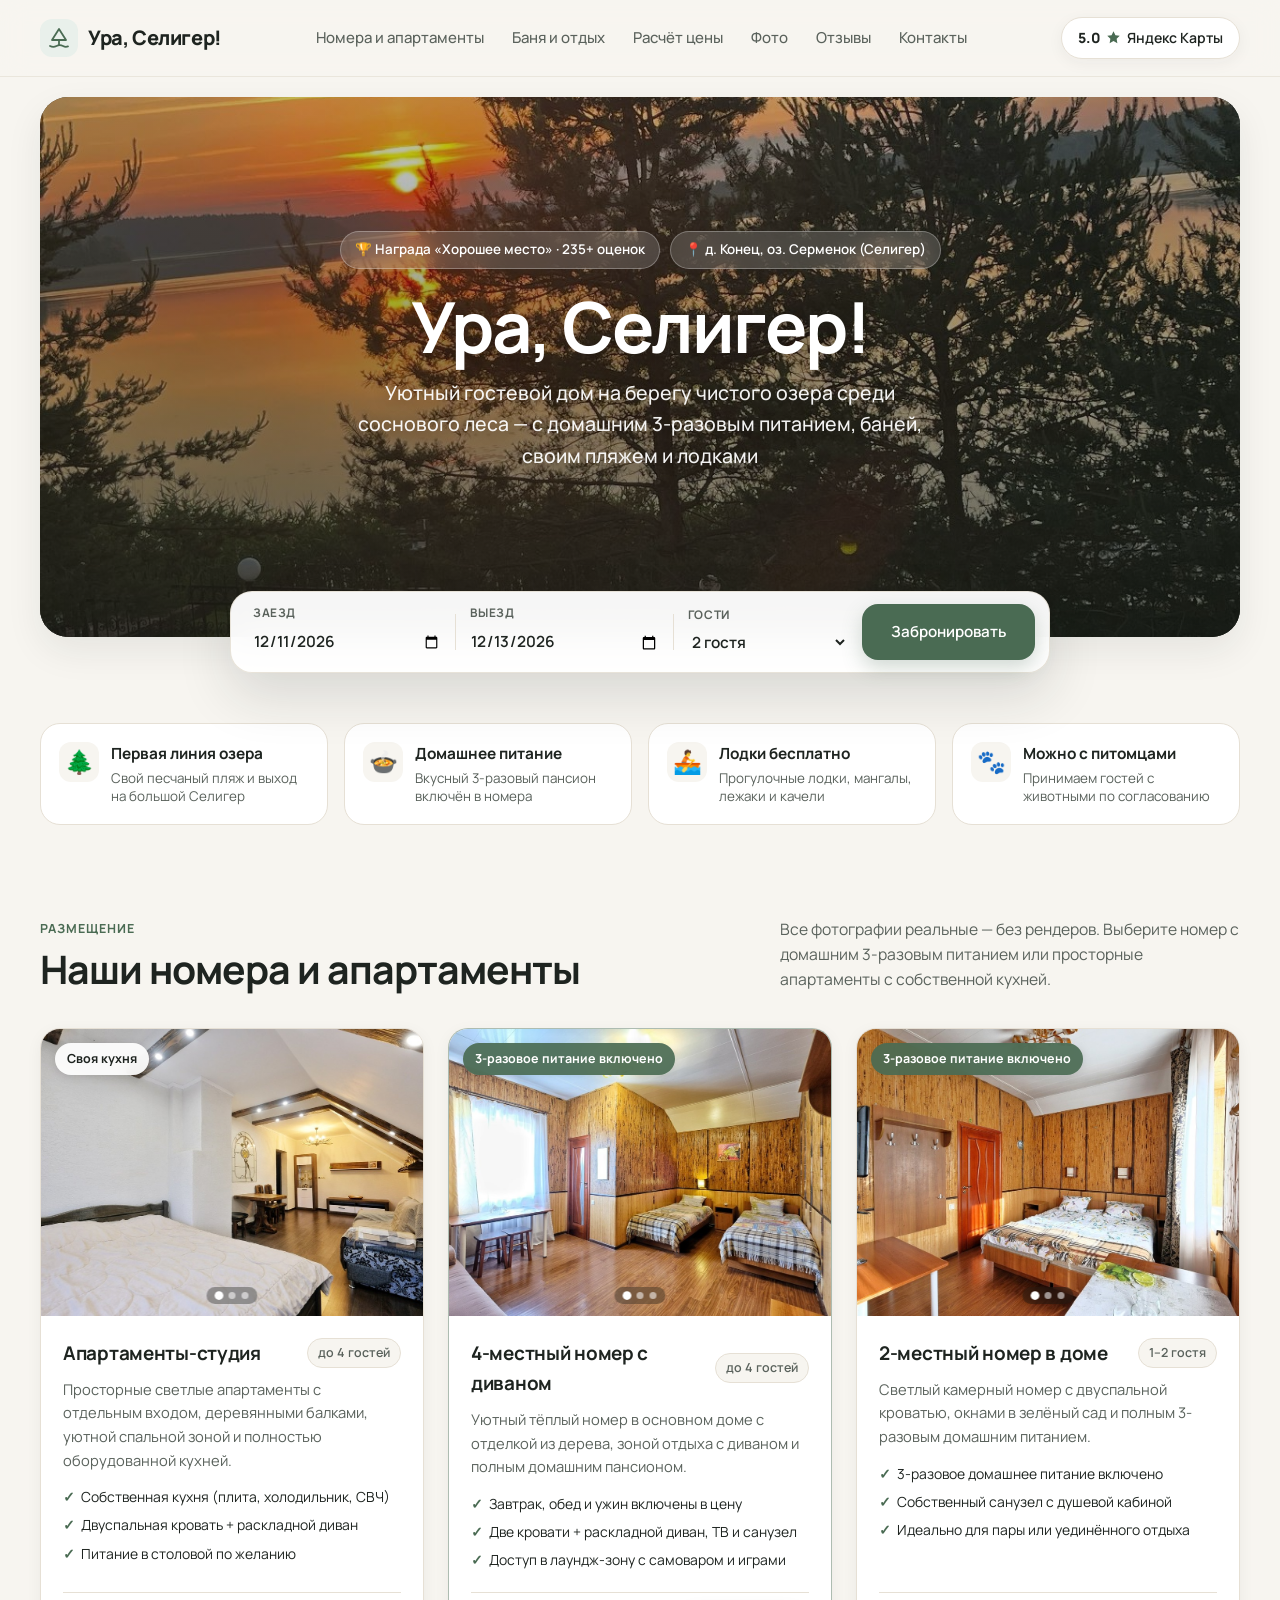
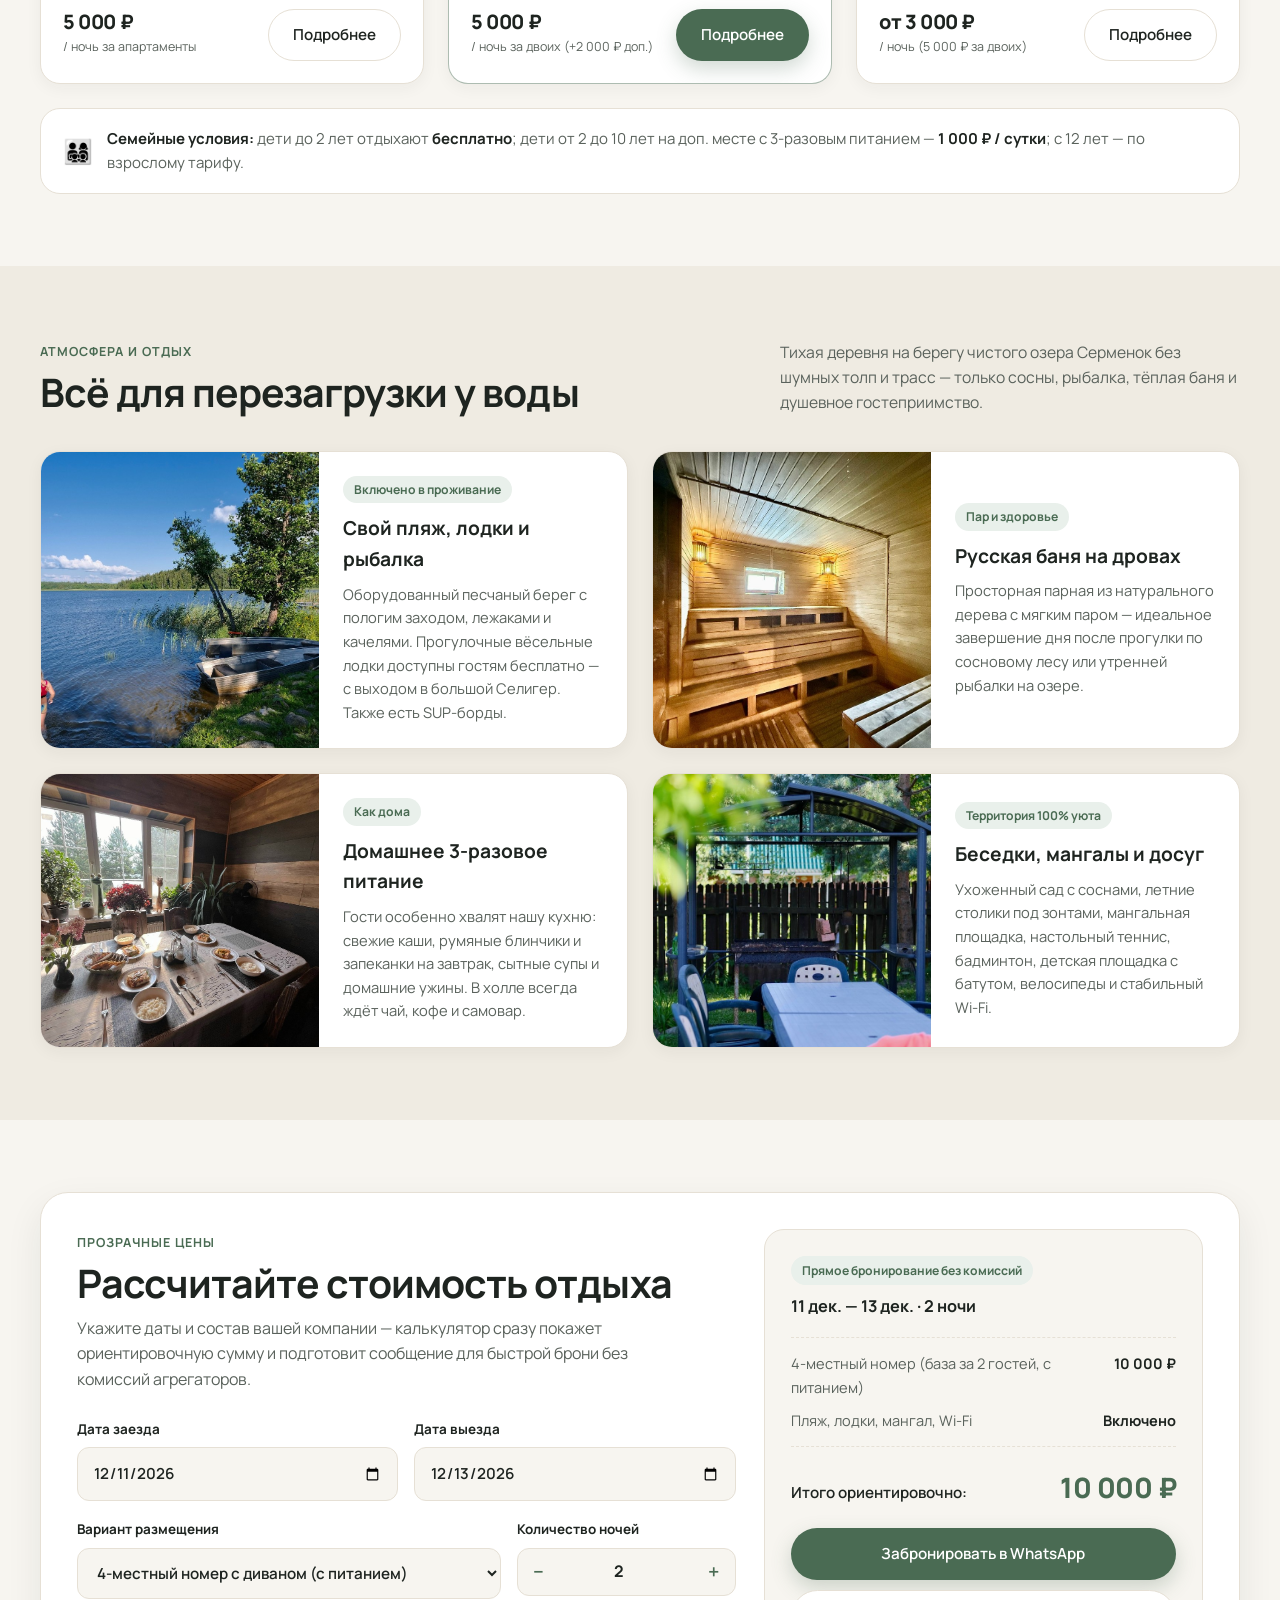
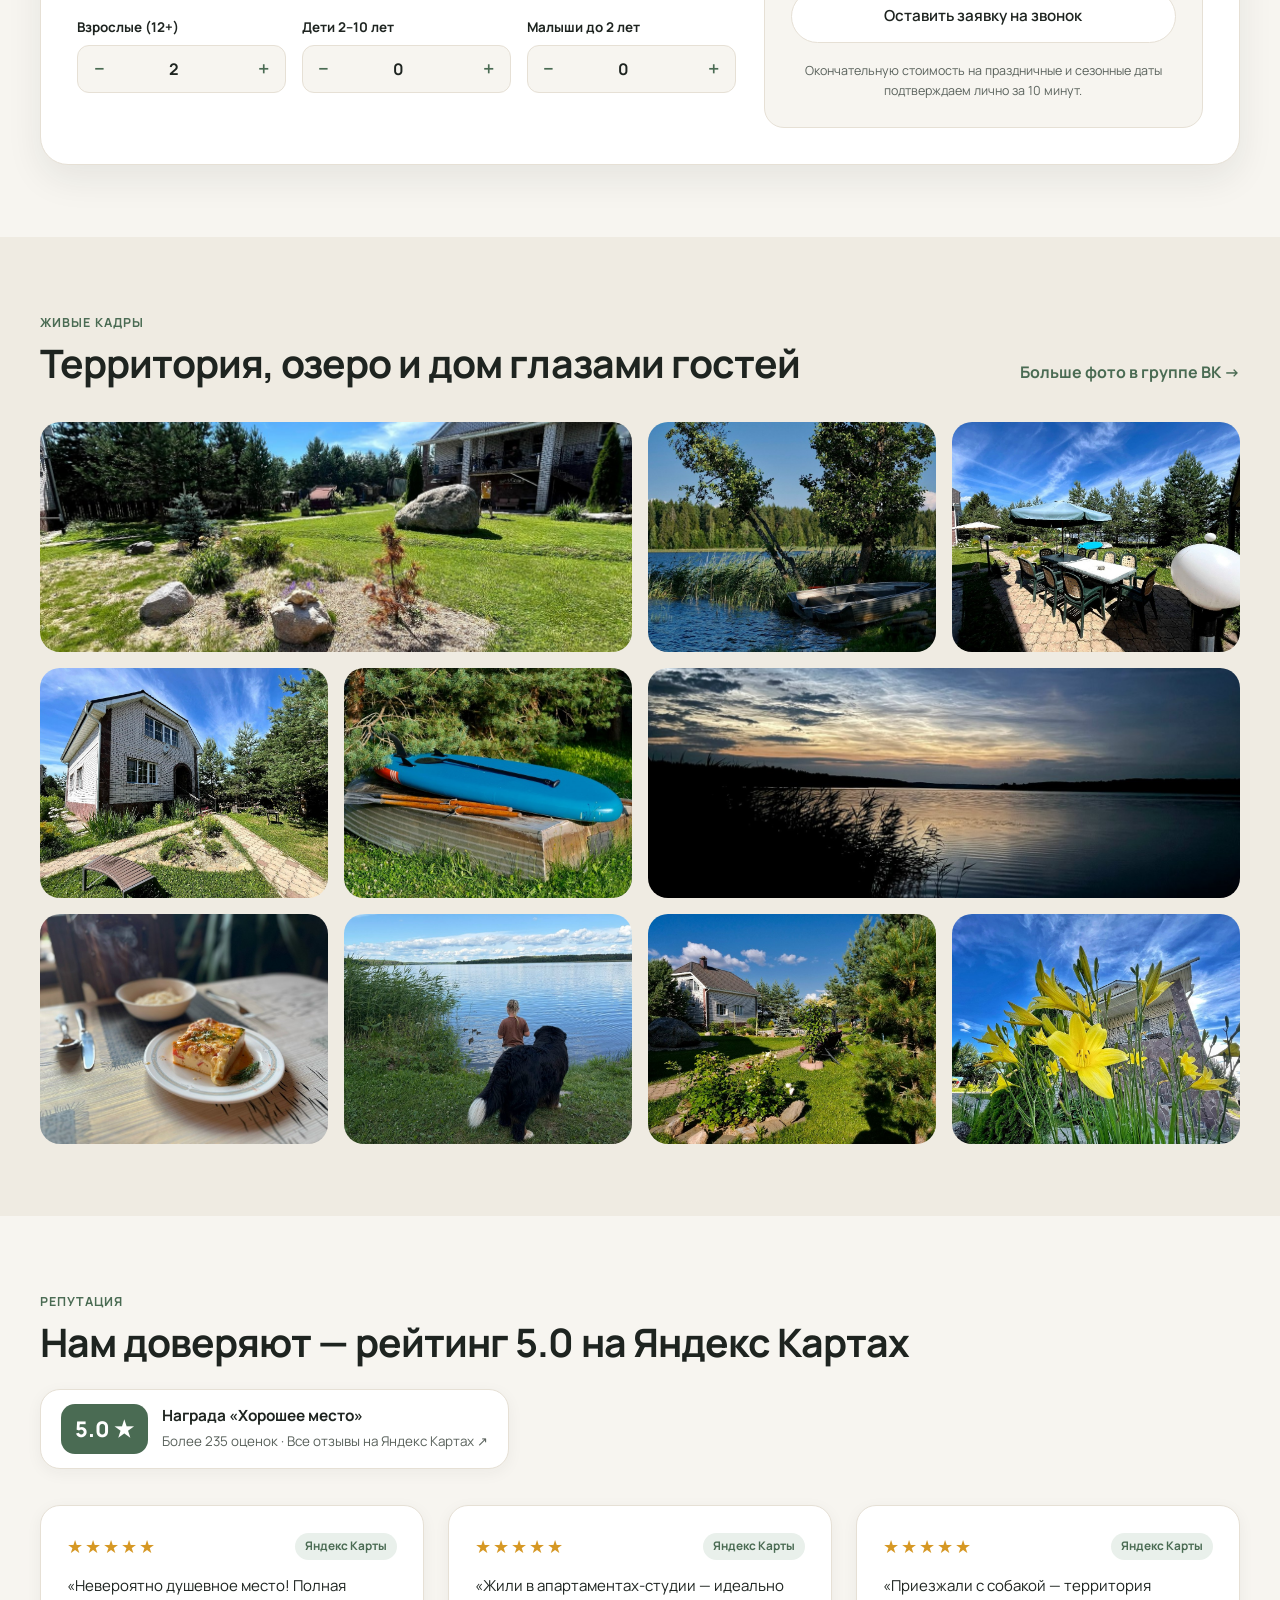
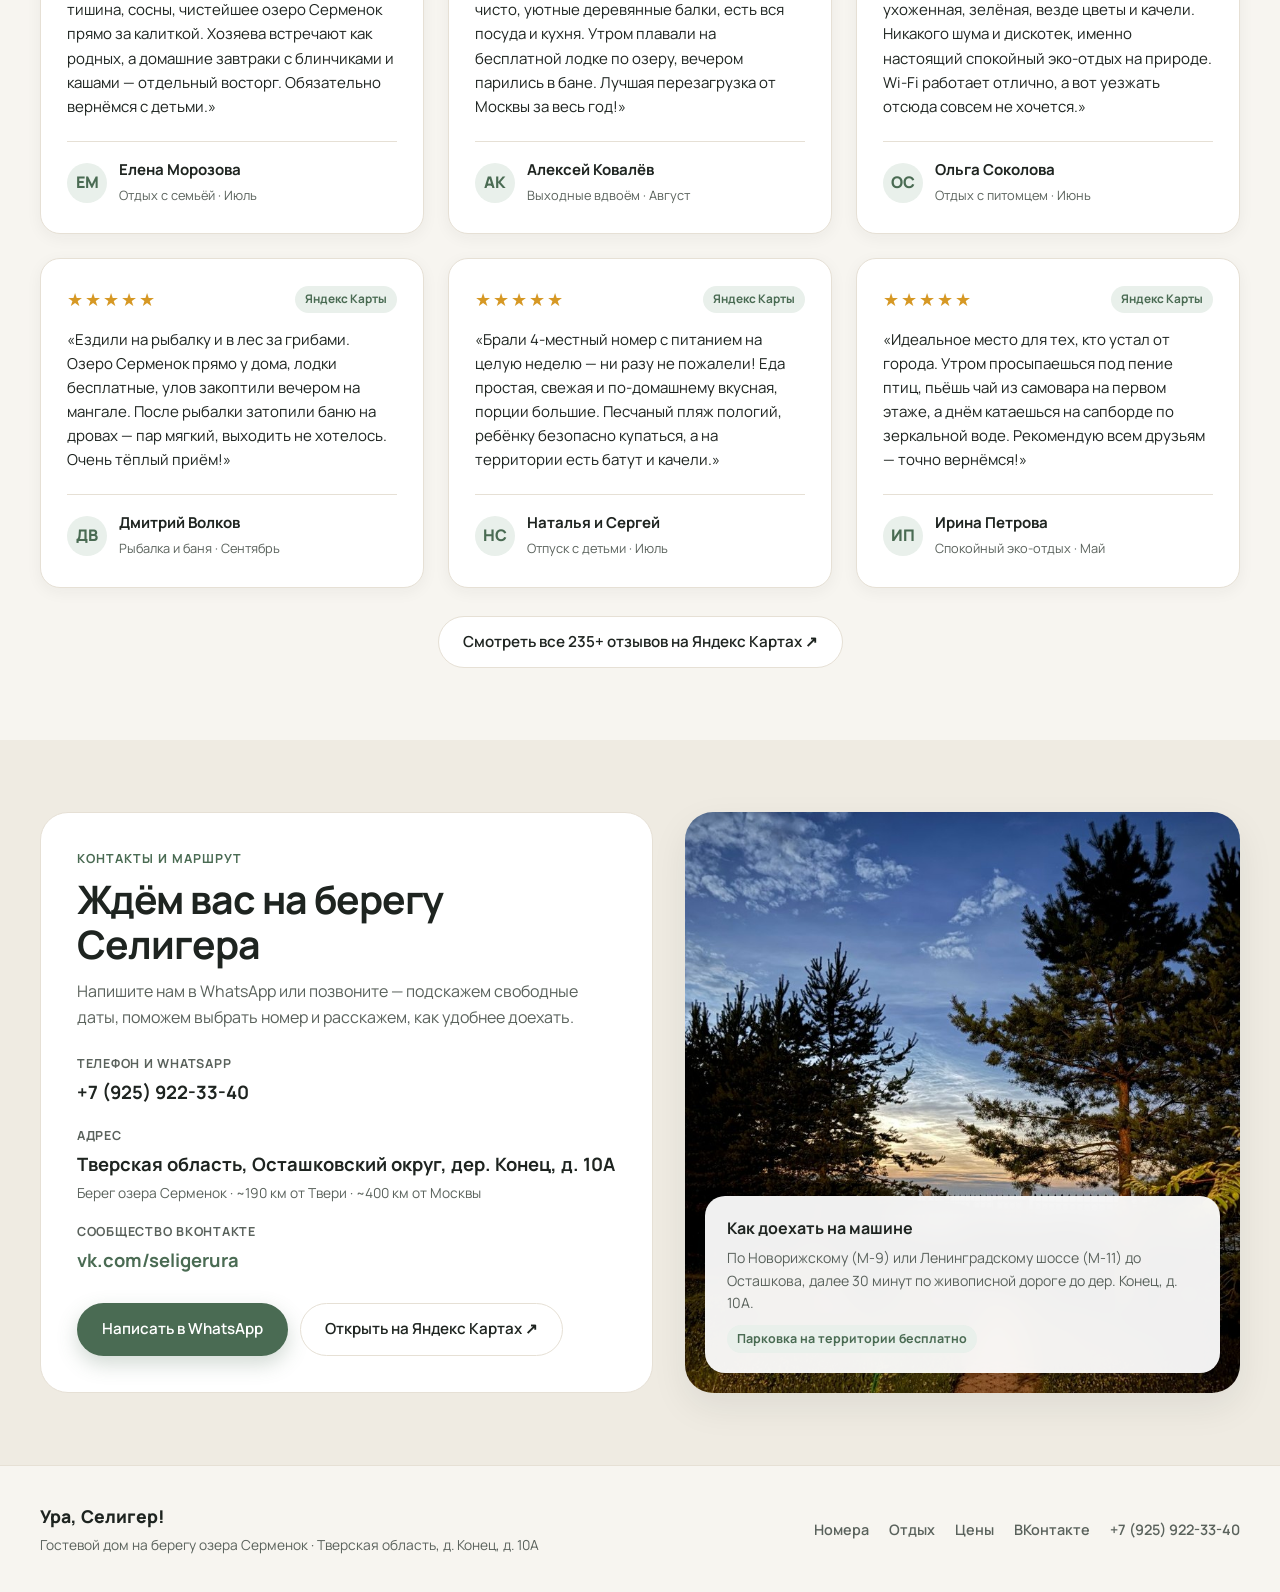
==== index.html @ 5c042452 "Публикация демо-сайта «Ура, Селигер!»" ====
<!DOCTYPE html>
<html lang="ru">
<head>
  <meta charset="UTF-8" />
  <meta name="viewport" content="width=device-width, initial-scale=1.0" />
  <title>Ура, Селигер! — Гостевой дом на берегу озера Серменок среди соснового леса</title>
  <meta name="description" content="Гостевой дом «Ура, Селигер!» в Осташковском районе, д. Конец (оз. Серменок). Рейтинг 5.0 на Яндекс Картах. Уютные номера с 3-разовым домашним питанием, апартаменты с кухней, баня, пляж и бесплатные лодки." />
  <link rel="preconnect" href="https://fonts.googleapis.com" />
  <link rel="preconnect" href="https://fonts.gstatic.com" crossorigin />
  <link href="https://fonts.googleapis.com/css2?family=Manrope:wght@400;500;600;700;800&display=swap" rel="stylesheet" />
  <link rel="stylesheet" href="styles.css?v=2" />
</head>
<body>
  <!-- Шапка сайта (в стиле Референса 1: чистая скандинавская навигация + бейдж Яндекс Карт 5.0) -->
  <header class="site-header" id="top">
    <div class="container header-inner">
      <a href="#top" class="brand" aria-label="Ура, Селигер — на главную">
        <span class="brand-mark" aria-hidden="true">
          <svg width="24" height="24" viewBox="0 0 24 24" fill="none" stroke="currentColor" stroke-width="1.8" stroke-linecap="round" stroke-linejoin="round">
            <path d="M12 3L5 14h14L12 3z" />
            <path d="M12 14v5" />
            <path d="M3 20c2.2 1.2 4.3 1.2 6.5 0s4.3-1.2 6.5 0c1.6.9 3.2 1.1 5 .4" />
          </svg>
        </span>
        <span class="brand-name">Ура, Селигер!</span>
      </a>

      <nav class="main-nav" aria-label="Основная навигация">
        <a href="#rooms">Номера и апартаменты</a>
        <a href="#leisure">Баня и отдых</a>
        <a href="#calculator">Расчёт цены</a>
        <a href="#gallery">Фото</a>
        <a href="#reviews">Отзывы</a>
        <a href="#contacts">Контакты</a>
      </nav>

      <div class="header-actions">
        <a href="#reviews" class="rating-pill" title="Рейтинг на Яндекс Картах — Награда «Хорошее место»">
          <span class="rating-score">5.0</span>
          <svg class="star-icon" width="15" height="15" viewBox="0 0 24 24" fill="currentColor" aria-hidden="true">
            <path d="M12 2l3.09 6.26L22 9.27l-5 4.87 1.18 6.88L12 17.77l-6.18 3.25L7 14.14 2 9.27l6.91-1.01L12 2z" />
          </svg>
          <span class="rating-label">Яндекс Карты</span>
        </a>
        <button class="mobile-menu-btn" type="button" aria-label="Открыть меню" aria-expanded="false" id="mobileMenuBtn">
          <span></span>
          <span></span>
          <span></span>
        </button>
      </div>
    </div>

    <!-- Мобильное меню -->
    <nav class="mobile-nav" id="mobileNav" aria-label="Мобильная навигация" hidden>
      <a href="#rooms">Номера и апартаменты</a>
      <a href="#leisure">Баня и отдых</a>
      <a href="#calculator">Расчёт цены</a>
      <a href="#gallery">Фотографии</a>
      <a href="#reviews">Отзывы гостей (5.0 ★)</a>
      <a href="#contacts">Как добраться и контакты</a>
      <a href="tel:+79259223340" class="mobile-phone">+7 (925) 922-33-40</a>
    </nav>
  </header>

  <main>
    <!-- Главный экран (Hero — 1-в-1 настроение Референса 1 + реальное фото заката на озере Серменок) -->
    <section class="hero-section">
      <div class="container">
        <div class="hero-card">
          <img
            src="assets/images/hero-sunset.jpg"
            alt="Золотой закат над озером Серменок сквозь сосны в гостевом доме Ура, Селигер"
            class="hero-bg"
            width="1280"
            height="960"
            fetchpriority="high"
          />
          <div class="hero-overlay"></div>

          <div class="hero-content">
            <div class="hero-badges">
              <span class="glass-badge">🏆 Награда «Хорошее место» · 235+ оценок</span>
              <span class="glass-badge">📍 д. Конец, оз. Серменок (Селигер)</span>
            </div>
            <h1>Ура, Селигер!</h1>
            <p class="hero-subtitle">
              Уютный гостевой дом на берегу чистого озера среди соснового леса —
              с домашним 3-разовым питанием, баней, своим пляжем и лодками
            </p>
          </div>

          <!-- Плавающая стеклянная панель быстрого бронирования -->
          <form class="booking-bar" id="heroBookingForm" aria-label="Быстрый подбор дат отдыха">
            <div class="booking-field">
              <label for="heroCheckin">Заезд</label>
              <input type="date" id="heroCheckin" name="checkin" required />
            </div>
            <div class="booking-divider" aria-hidden="true"></div>
            <div class="booking-field">
              <label for="heroCheckout">Выезд</label>
              <input type="date" id="heroCheckout" name="checkout" required />
            </div>
            <div class="booking-divider" aria-hidden="true"></div>
            <div class="booking-field">
              <label for="heroGuests">Гости</label>
              <select id="heroGuests" name="guests">
                <option value="1">1 гость</option>
                <option value="2" selected>2 гостя</option>
                <option value="3">3 гостя</option>
                <option value="4">4 гостя</option>
              </select>
            </div>
            <button type="submit" class="btn btn-primary booking-submit">
              Забронировать
            </button>
          </form>
        </div>
      </div>
    </section>

    <!-- Короткие факты-преимущества под главным экраном -->
    <section class="highlights-strip" aria-label="Главные преимущества">
      <div class="container highlights-grid">
        <div class="highlight-item">
          <div class="highlight-icon" aria-hidden="true">🌲</div>
          <div>
            <strong>Первая линия озера</strong>
            <span>Свой песчаный пляж и выход на большой Селигер</span>
          </div>
        </div>
        <div class="highlight-item">
          <div class="highlight-icon" aria-hidden="true">🍲</div>
          <div>
            <strong>Домашнее питание</strong>
            <span>Вкусный 3-разовый пансион включён в номера</span>
          </div>
        </div>
        <div class="highlight-item">
          <div class="highlight-icon" aria-hidden="true">🚣</div>
          <div>
            <strong>Лодки бесплатно</strong>
            <span>Прогулочные лодки, мангалы, лежаки и качели</span>
          </div>
        </div>
        <div class="highlight-item">
          <div class="highlight-icon" aria-hidden="true">🐾</div>
          <div>
            <strong>Можно с питомцами</strong>
            <span>Принимаем гостей с животными по согласованию</span>
          </div>
        </div>
      </div>
    </section>

    <!-- Секция «Наши номера и апартаменты» (3 симметричные карточки в стиле Референса 1 с настоящими фото из ВК) -->
    <section class="section" id="rooms">
      <div class="container">
        <div class="section-head">
          <div>
            <span class="eyebrow">Размещение</span>
            <h2>Наши номера и апартаменты</h2>
          </div>
          <p class="section-desc">
            Все фотографии реальные — без рендеров. Выберите номер с домашним 3-разовым питанием
            или просторные апартаменты с собственной кухней.
          </p>
        </div>

        <div class="rooms-grid">
          <!-- Карточка 1: Апартаменты-студия -->
          <article class="room-card" data-room-id="apt">
            <div class="room-media" data-carousel="apt">
              <img
                src="assets/images/vk_apt_1.jpg"
                alt="Апартаменты-студия с собственной кухней в Ура, Селигер"
                class="room-img"
                loading="lazy"
                width="1100"
                height="733"
              />
              <span class="room-tag">Своя кухня</span>
              <button type="button" class="carousel-btn prev" aria-label="Предыдущее фото">‹</button>
              <button type="button" class="carousel-btn next" aria-label="Следующее фото">›</button>
              <div class="carousel-dots" aria-hidden="true"></div>
            </div>

            <div class="room-body">
              <div class="room-title-row">
                <h3>Апартаменты-студия</h3>
                <span class="room-capacity">до 4 гостей</span>
              </div>
              <p class="room-excerpt">
                Просторные светлые апартаменты с отдельным входом, деревянными балками,
                уютной спальной зоной и полностью оборудованной кухней.
              </p>
              <ul class="room-features">
                <li>Собственная кухня (плита, холодильник, СВЧ)</li>
                <li>Двуспальная кровать + раскладной диван</li>
                <li>Питание в столовой по желанию</li>
              </ul>
              <div class="room-footer">
                <div class="room-price">
                  <strong>5 000 ₽</strong>
                  <span>/ ночь за апартаменты</span>
                </div>
                <button type="button" class="btn btn-outline open-room-modal" data-room="apt">
                  Подробнее
                </button>
              </div>
            </div>
          </article>

          <!-- Карточка 2: Семейный 4-местный номер -->
          <article class="room-card featured-card" data-room-id="family">
            <div class="room-media" data-carousel="family">
              <img
                src="assets/images/vk_family_2.jpg"
                alt="Семейный 4-местный номер с 3-разовым питанием в Ура, Селигер"
                class="room-img"
                loading="lazy"
                width="1100"
                height="733"
              />
              <span class="room-tag tag-green">3-разовое питание включено</span>
              <button type="button" class="carousel-btn prev" aria-label="Предыдущее фото">‹</button>
              <button type="button" class="carousel-btn next" aria-label="Следующее фото">›</button>
              <div class="carousel-dots" aria-hidden="true"></div>
            </div>

            <div class="room-body">
              <div class="room-title-row">
                <h3>4-местный номер с диваном</h3>
                <span class="room-capacity">до 4 гостей</span>
              </div>
              <p class="room-excerpt">
                Уютный тёплый номер в основном доме с отделкой из дерева, зоной отдыха с диваном
                и полным домашним пансионом.
              </p>
              <ul class="room-features">
                <li>Завтрак, обед и ужин включены в цену</li>
                <li>Две кровати + раскладной диван, ТВ и санузел</li>
                <li>Доступ в лаундж-зону с самоваром и играми</li>
              </ul>
              <div class="room-footer">
                <div class="room-price">
                  <strong>5 000 ₽</strong>
                  <span>/ ночь за двоих (+2 000 ₽ доп.)</span>
                </div>
                <button type="button" class="btn btn-primary open-room-modal" data-room="family">
                  Подробнее
                </button>
              </div>
            </div>
          </article>

          <!-- Карточка 3: Уютный 2-местный номер -->
          <article class="room-card" data-room-id="double">
            <div class="room-media" data-carousel="double">
              <img
                src="assets/images/vk_double_3.jpg"
                alt="Двухместный номер в основном доме с 3-разовым питанием в Ура, Селигер"
                class="room-img"
                loading="lazy"
                width="1100"
                height="733"
              />
              <span class="room-tag tag-green">3-разовое питание включено</span>
              <button type="button" class="carousel-btn prev" aria-label="Предыдущее фото">‹</button>
              <button type="button" class="carousel-btn next" aria-label="Следующее фото">›</button>
              <div class="carousel-dots" aria-hidden="true"></div>
            </div>

            <div class="room-body">
              <div class="room-title-row">
                <h3>2-местный номер в доме</h3>
                <span class="room-capacity">1–2 гостя</span>
              </div>
              <p class="room-excerpt">
                Светлый камерный номер с двуспальной кроватью, окнами в зелёный сад и
                полным 3-разовым домашним питанием.
              </p>
              <ul class="room-features">
                <li>3-разовое домашнее питание включено</li>
                <li>Собственный санузел с душевой кабиной</li>
                <li>Идеально для пары или уединённого отдыха</li>
              </ul>
              <div class="room-footer">
                <div class="room-price">
                  <strong>от 3 000 ₽</strong>
                  <span>/ ночь (5 000 ₽ за двоих)</span>
                </div>
                <button type="button" class="btn btn-outline open-room-modal" data-room="double">
                  Подробнее
                </button>
              </div>
            </div>
          </article>
        </div>

        <!-- Плашка про детей -->
        <div class="children-note">
          <span aria-hidden="true">👨‍👩‍👧‍👦</span>
          <p>
            <strong>Семейные условия:</strong> дети до 2 лет отдыхают <strong>бесплатно</strong>;
            дети от 2 до 10 лет на доп. месте с 3-разовым питанием — <strong>1 000 ₽ / сутки</strong>;
            с 12 лет — по взрослому тарифу.
          </p>
        </div>
      </div>
    </section>

    <!-- Секция «Баня, питание и отдых на природе» -->
    <section class="section section-tinted" id="leisure">
      <div class="container">
        <div class="section-head">
          <div>
            <span class="eyebrow">Атмосфера и отдых</span>
            <h2>Всё для перезагрузки у воды</h2>
          </div>
          <p class="section-desc">
            Тихая деревня на берегу чистого озера Серменок без шумных толп и трасс — только сосны,
            рыбалка, тёплая баня и душевное гостеприимство.
          </p>
        </div>

        <div class="leisure-grid">
          <article class="leisure-card">
            <div class="leisure-img-wrap">
              <img src="assets/images/lake-beach-boats.jpg" alt="Собственный пляж и лодки на озере Серменок" loading="lazy" width="1200" height="799" />
            </div>
            <div class="leisure-content">
              <span class="leisure-pill">Включено в проживание</span>
              <h3>Свой пляж, лодки и рыбалка</h3>
              <p>
                Оборудованный песчаный берег с пологим заходом, лежаками и качелями. Прогулочные
                вёсельные лодки доступны гостям бесплатно — с выходом в большой Селигер. Также есть SUP-борды.
              </p>
            </div>
          </article>

          <article class="leisure-card">
            <div class="leisure-img-wrap">
              <img src="assets/images/banya.jpg" alt="Настоящая русская баня на дровах в Ура, Селигер" loading="lazy" width="1100" height="825" />
            </div>
            <div class="leisure-content">
              <span class="leisure-pill">Пар и здоровье</span>
              <h3>Русская баня на дровах</h3>
              <p>
                Просторная парная из натурального дерева с мягким паром — идеальное завершение дня
                после прогулки по сосновому лесу или утренней рыбалки на озере.
              </p>
            </div>
          </article>

          <article class="leisure-card">
            <div class="leisure-img-wrap">
              <img src="assets/images/food-table.jpg" alt="Домашнее 3-разовое питание в Ура, Селигер" loading="lazy" width="1100" height="825" />
            </div>
            <div class="leisure-content">
              <span class="leisure-pill">Как дома</span>
              <h3>Домашнее 3-разовое питание</h3>
              <p>
                Гости особенно хвалят нашу кухню: свежие каши, румяные блинчики и запеканки на завтрак,
                сытные супы и домашние ужины. В холле всегда ждёт чай, кофе и самовар.
              </p>
            </div>
          </article>

          <article class="leisure-card">
            <div class="leisure-img-wrap">
              <img src="assets/images/bbq-gazebo.jpg" alt="Беседка, мангальная зона и зелёная территория" loading="lazy" width="1000" height="666" />
            </div>
            <div class="leisure-content">
              <span class="leisure-pill">Территория 100% уюта</span>
              <h3>Беседки, мангалы и досуг</h3>
              <p>
                Ухоженный сад с соснами, летние столики под зонтами, мангальная площадка, настольный
                теннис, бадминтон, детская площадка с батутом, велосипеды и стабильный Wi-Fi.
              </p>
            </div>
          </article>
        </div>
      </div>
    </section>

    <!-- Интерактивный калькулятор стоимости отдыха -->
    <section class="section" id="calculator">
      <div class="container">
        <div class="calc-shell">
          <div class="calc-left">
            <span class="eyebrow">Прозрачные цены</span>
            <h2>Рассчитайте стоимость отдыха</h2>
            <p class="calc-intro">
              Укажите даты и состав вашей компании — калькулятор сразу покажет ориентировочную
              сумму и подготовит сообщение для быстрой брони без комиссий агрегаторов.
            </p>

            <div class="calc-form" id="calcForm">
              <div class="calc-row two-col-equal">
                <div class="form-group date-click-group">
                  <label for="calcCheckin">Дата заезда</label>
                  <input type="date" id="calcCheckin" name="calcCheckin" required />
                </div>
                <div class="form-group date-click-group">
                  <label for="calcCheckout">Дата выезда</label>
                  <input type="date" id="calcCheckout" name="calcCheckout" required />
                </div>
              </div>

              <div class="calc-row two-col">
                <div class="form-group">
                  <label for="calcRoom">Вариант размещения</label>
                  <select id="calcRoom">
                    <option value="double">2-местный номер (с 3-разовым питанием)</option>
                    <option value="family" selected>4-местный номер с диваном (с питанием)</option>
                    <option value="apt">Апартаменты-студия (своя кухня, без питания)</option>
                  </select>
                </div>
                <div class="form-group">
                  <label for="calcNights">Количество ночей</label>
                  <div class="stepper">
                    <button type="button" class="step-btn" data-target="calcNights" data-delta="-1" aria-label="Уменьшить ночи">−</button>
                    <input type="number" id="calcNights" value="2" min="1" max="365" readonly />
                    <button type="button" class="step-btn" data-target="calcNights" data-delta="1" aria-label="Увеличить ночи">+</button>
                  </div>
                </div>
              </div>

              <div class="calc-row three-col">
                <div class="form-group">
                  <label for="calcAdults">Взрослые (12+)</label>
                  <div class="stepper">
                    <button type="button" class="step-btn" data-target="calcAdults" data-delta="-1" aria-label="Уменьшить взрослых">−</button>
                    <input type="number" id="calcAdults" value="2" min="1" max="4" readonly />
                    <button type="button" class="step-btn" data-target="calcAdults" data-delta="1" aria-label="Увеличить взрослых">+</button>
                  </div>
                </div>
                <div class="form-group">
                  <label for="calcKids">Дети 2–10 лет</label>
                  <div class="stepper">
                    <button type="button" class="step-btn" data-target="calcKids" data-delta="-1" aria-label="Уменьшить детей">−</button>
                    <input type="number" id="calcKids" value="0" min="0" max="3" readonly />
                    <button type="button" class="step-btn" data-target="calcKids" data-delta="1" aria-label="Увеличить детей">+</button>
                  </div>
                </div>
                <div class="form-group">
                  <label for="calcBabies">Малыши до 2 лет</label>
                  <div class="stepper">
                    <button type="button" class="step-btn" data-target="calcBabies" data-delta="-1" aria-label="Уменьшить малышей">−</button>
                    <input type="number" id="calcBabies" value="0" min="0" max="2" readonly />
                    <button type="button" class="step-btn" data-target="calcBabies" data-delta="1" aria-label="Увеличить малышей">+</button>
                  </div>
                </div>
              </div>

              <div class="calc-extra" id="aptMealsWrap" hidden>
                <label class="checkbox-card">
                  <input type="checkbox" id="calcAptMeals" />
                  <span>
                    <strong>Добавить домашнее 3-разовое питание в апартаменты</strong>
                    <small>Завтрак 350 ₽ + Обед 600 ₽ + Ужин 400 ₽ = 1 350 ₽/чел. в день</small>
                  </span>
                </label>
              </div>
            </div>
          </div>

          <aside class="calc-summary" aria-live="polite">
            <div class="summary-top">
              <span class="summary-badge">Прямое бронирование без комиссий</span>
              <div class="summary-dates" id="summaryDates">Ближайшие выходные · 2 ночи</div>
            </div>

            <div class="summary-breakdown" id="summaryBreakdown">
              <!-- Заполняется скриптом -->
            </div>

            <div class="summary-total">
              <span>Итого ориентировочно:</span>
              <strong id="summaryTotalPrice">10 000 ₽</strong>
            </div>

            <div class="summary-actions">
              <a href="#" id="whatsappBookBtn" target="_blank" rel="noopener noreferrer" class="btn btn-primary btn-full">
                Забронировать в WhatsApp
              </a>
              <button type="button" class="btn btn-outline btn-full" id="openQuickRequestBtn">
                Оставить заявку на звонок
              </button>
            </div>
            <p class="summary-footnote">
              Окончательную стоимость на праздничные и сезонные даты подтверждаем лично за 10 минут.
            </p>
          </aside>
        </div>
      </div>
    </section>

    <!-- Живая фотогалерея (реальные фото из группы ВК) -->
    <section class="section section-tinted" id="gallery">
      <div class="container">
        <div class="section-head">
          <div>
            <span class="eyebrow">Живые кадры</span>
            <h2>Территория, озеро и дом глазами гостей</h2>
          </div>
          <a href="https://vk.com/seligerura" target="_blank" rel="noopener noreferrer" class="text-link">
            Больше фото в группе ВК →
          </a>
        </div>

        <div class="gallery-grid" id="galleryGrid">
          <button type="button" class="gallery-item span-2" data-full="assets/images/house-main.jpg" data-caption="Основной гостевой дом и зелёная сосновая территория">
            <img src="assets/images/house-main.jpg" alt="Основной гостевой дом Ура, Селигер и зелёный газон" loading="lazy" />
          </button>
          <button type="button" class="gallery-item" data-full="assets/images/lake-boat.jpg" data-caption="Прогулочная лодка на берегу озера Серменок">
            <img src="assets/images/lake-boat.jpg" alt="Лодка на берегу озера Серменок" loading="lazy" />
          </button>
          <button type="button" class="gallery-item" data-full="assets/images/terrace.jpg" data-caption="Солнечная летняя терраса под соснами">
            <img src="assets/images/terrace.jpg" alt="Летняя терраса со столиком и зонтом" loading="lazy" />
          </button>
          <button type="button" class="gallery-item" data-full="assets/images/house-garden.jpg" data-caption="Уютная территория и корпус с апартаментами">
            <img src="assets/images/house-garden.jpg" alt="Здание с апартаментами в сосновом саду" loading="lazy" />
          </button>
          <button type="button" class="gallery-item" data-full="assets/images/sup-dock.jpg" data-caption="SUP-борд и вёсла для прогулок по глади озера">
            <img src="assets/images/sup-dock.jpg" alt="SUP-борд на деревянном причале" loading="lazy" />
          </button>
          <button type="button" class="gallery-item span-2" data-full="assets/images/lake-twilight.jpg" data-caption="Тихий вечер на озере Серменок">
            <img src="assets/images/lake-twilight.jpg" alt="Вечерний закат на спокойной воде озера Серменок" loading="lazy" />
          </button>
          <button type="button" class="gallery-item" data-full="assets/images/food-dish.jpg" data-caption="Домашние завтраки — творожная запеканка и каши">
            <img src="assets/images/food-dish.jpg" alt="Домашний завтрак в гостевом доме" loading="lazy" />
          </button>
          <button type="button" class="gallery-item" data-full="assets/images/dog-lake.jpg" data-caption="Дружелюбная атмосфера — можно приезжать с питомцами">
            <img src="assets/images/dog-lake.jpg" alt="Отдых на берегу озера с собакой" loading="lazy" />
          </button>
          <button type="button" class="gallery-item" data-full="assets/images/house-lawn.jpg" data-caption="Ухоженный зелёный сад и сосны вокруг дома">
            <img src="assets/images/house-lawn.jpg" alt="Гостевой дом и зелёная поляна с соснами" loading="lazy" />
          </button>
          <button type="button" class="gallery-item" data-full="assets/images/vk_double_4.jpg" data-caption="Цветущий сад у входа в гостевой дом летом">
            <img src="assets/images/vk_double_4.jpg" alt="Летние цветы на фоне гостевого дома Ура, Селигер" loading="lazy" />
          </button>
        </div>
      </div>
    </section>

    <!-- Блок отзывов с Яндекс Карт (5.0 ★ · 235+ оценок) -->
    <section class="section" id="reviews">
      <div class="container">
        <div class="section-head">
          <div>
            <span class="eyebrow">Репутация</span>
            <h2>Нам доверяют — рейтинг 5.0 на Яндекс Картах</h2>
          </div>
          <a
            href="https://yandex.ru/maps/org/ura_seliger_/99326439256/reviews/"
            target="_blank"
            rel="noopener noreferrer"
            class="yandex-award-card yandex-award-link"
            title="Открыть все отзывы о «Ура, Селигер!» на Яндекс Картах"
          >
            <div class="award-score">5.0 ★</div>
            <div class="award-meta">
              <strong>Награда «Хорошее место»</strong>
              <span>Более 235 оценок · Все отзывы на Яндекс Картах ↗</span>
            </div>
          </a>
        </div>

        <div class="reviews-grid">
          <article class="review-card">
            <div class="review-top">
              <div class="review-stars" aria-label="Оценка 5 из 5">★★★★★</div>
              <span class="review-source">Яндекс Карты</span>
            </div>
            <p class="review-text">
              «Невероятно душевное место! Полная тишина, сосны, чистейшее озеро Серменок прямо за
              калиткой. Хозяева встречают как родных, а домашние завтраки с блинчиками и кашами —
              отдельный восторг. Обязательно вернёмся с детьми.»
            </p>
            <div class="review-author">
              <div class="avatar">ЕМ</div>
              <div>
                <strong>Елена Морозова</strong>
                <span>Отдых с семьёй · Июль</span>
              </div>
            </div>
          </article>

          <article class="review-card">
            <div class="review-top">
              <div class="review-stars" aria-label="Оценка 5 из 5">★★★★★</div>
              <span class="review-source">Яндекс Карты</span>
            </div>
            <p class="review-text">
              «Жили в апартаментах-студии — идеально чисто, уютные деревянные балки, есть вся посуда
              и кухня. Утром плавали на бесплатной лодке по озеру, вечером парились в бане.
              Лучшая перезагрузка от Москвы за весь год!»
            </p>
            <div class="review-author">
              <div class="avatar">АК</div>
              <div>
                <strong>Алексей Ковалёв</strong>
                <span>Выходные вдвоём · Август</span>
              </div>
            </div>
          </article>

          <article class="review-card">
            <div class="review-top">
              <div class="review-stars" aria-label="Оценка 5 из 5">★★★★★</div>
              <span class="review-source">Яндекс Карты</span>
            </div>
            <p class="review-text">
              «Приезжали с собакой — территория ухоженная, зелёная, везде цветы и качели.
              Никакого шума и дискотек, именно настоящий спокойный эко-отдых на природе.
              Wi-Fi работает отлично, а вот уезжать отсюда совсем не хочется.»
            </p>
            <div class="review-author">
              <div class="avatar">ОС</div>
              <div>
                <strong>Ольга Соколова</strong>
                <span>Отдых с питомцем · Июнь</span>
              </div>
            </div>
          </article>

          <article class="review-card">
            <div class="review-top">
              <div class="review-stars" aria-label="Оценка 5 из 5">★★★★★</div>
              <span class="review-source">Яндекс Карты</span>
            </div>
            <p class="review-text">
              «Ездили на рыбалку и в лес за грибами. Озеро Серменок прямо у дома, лодки бесплатные,
              улов закоптили вечером на мангале. После рыбалки затопили баню на дровах — пар мягкий,
              выходить не хотелось. Очень тёплый приём!»
            </p>
            <div class="review-author">
              <div class="avatar">ДВ</div>
              <div>
                <strong>Дмитрий Волков</strong>
                <span>Рыбалка и баня · Сентябрь</span>
              </div>
            </div>
          </article>

          <article class="review-card">
            <div class="review-top">
              <div class="review-stars" aria-label="Оценка 5 из 5">★★★★★</div>
              <span class="review-source">Яндекс Карты</span>
            </div>
            <p class="review-text">
              «Брали 4-местный номер с питанием на целую неделю — ни разу не пожалели! Еда простая,
              свежая и по-домашнему вкусная, порции большие. Песчаный пляж пологий, ребёнку безопасно
              купаться, а на территории есть батут и качели.»
            </p>
            <div class="review-author">
              <div class="avatar">НС</div>
              <div>
                <strong>Наталья и Сергей</strong>
                <span>Отпуск с детьми · Июль</span>
              </div>
            </div>
          </article>

          <article class="review-card">
            <div class="review-top">
              <div class="review-stars" aria-label="Оценка 5 из 5">★★★★★</div>
              <span class="review-source">Яндекс Карты</span>
            </div>
            <p class="review-text">
              «Идеальное место для тех, кто устал от города. Утром просыпаешься под пение птиц,
              пьёшь чай из самовара на первом этаже, а днём катаешься на сапборде по зеркальной воде.
              Рекомендую всем друзьям — точно вернёмся!»
            </p>
            <div class="review-author">
              <div class="avatar">ИП</div>
              <div>
                <strong>Ирина Петрова</strong>
                <span>Спокойный эко-отдых · Май</span>
              </div>
            </div>
          </article>
        </div>

        <div class="reviews-footer">
          <a
            href="https://yandex.ru/maps/org/ura_seliger_/99326439256/reviews/"
            target="_blank"
            rel="noopener noreferrer"
            class="btn btn-outline"
          >
            Смотреть все 235+ отзывов на Яндекс Картах ↗
          </a>
        </div>
      </div>
    </section>

    <!-- Контакты и как добраться -->
    <section class="section section-tinted" id="contacts">
      <div class="container">
        <div class="contacts-grid">
          <div class="contacts-info">
            <span class="eyebrow">Контакты и маршрут</span>
            <h2>Ждём вас на берегу Селигера</h2>
            <p class="contacts-lead">
              Напишите нам в WhatsApp или позвоните — подскажем свободные даты, поможем выбрать номер
              и расскажем, как удобнее доехать.
            </p>

            <div class="contact-list">
              <div class="contact-item">
                <span class="contact-label">Телефон и WhatsApp</span>
                <a href="tel:+79259223340" class="contact-value">+7 (925) 922-33-40</a>
              </div>
              <div class="contact-item">
                <span class="contact-label">Адрес</span>
                <span class="contact-value">Тверская область, Осташковский округ, дер. Конец, д. 10А</span>
                <small>Берег озера Серменок · ~190 км от Твери · ~400 км от Москвы</small>
              </div>
              <div class="contact-item">
                <span class="contact-label">Сообщество ВКонтакте</span>
                <a href="https://vk.com/seligerura" target="_blank" rel="noopener noreferrer" class="contact-value link-accent">
                  vk.com/seligerura
                </a>
              </div>
            </div>

            <div class="contact-buttons">
              <a
                href="https://wa.me/79259223340?text=%D0%97%D0%B4%D1%80%D0%B0%D0%B2%D1%81%D1%82%D0%B2%D1%83%D0%B9%D1%82%D0%B5!%20%D0%A5%D0%BE%D1%82%D0%B8%D0%BC%20%D1%83%D1%82%D0%BE%D1%87%D0%BD%D0%B8%D1%82%D1%8C%20%D1%81%D0%B2%D0%BE%D0%B1%D0%BE%D0%B4%D0%BD%D1%8B%D0%B5%20%D0%B4%D0%B0%D1%82%D1%8B%20%D0%B2%20%C2%AB%D0%A3%D1%80%D0%B0%2C%20%D0%A1%D0%B5%D0%BB%D0%B8%D0%B3%D0%B5%D1%80!%C2%BB"
                target="_blank"
                rel="noopener noreferrer"
                class="btn btn-primary"
              >
                Написать в WhatsApp
              </a>
              <a
                href="https://yandex.ru/maps/org/ura_seliger_/99326439256/"
                target="_blank"
                rel="noopener noreferrer"
                class="btn btn-outline"
              >
                Открыть на Яндекс Картах ↗
              </a>
            </div>
          </div>

          <div class="contacts-visual">
            <img src="assets/images/pine-path.jpg" alt="Дорожка среди сосен к озеру Серменок в гостевом доме Ура, Селигер" loading="lazy" />
            <div class="route-card">
              <strong>Как доехать на машине</strong>
              <p>По Новорижскому (М-9) или Ленинградскому шоссе (М-11) до Осташкова, далее 30 минут по живописной дороге до дер. Конец, д. 10А.</p>
              <span class="route-badge">Парковка на территории бесплатно</span>
            </div>
          </div>
        </div>
      </div>
    </section>
  </main>

  <!-- Подвал сайта -->
  <footer class="site-footer">
    <div class="container footer-inner">
      <div>
        <strong class="footer-brand">Ура, Селигер!</strong>
        <p class="footer-copy">Гостевой дом на берегу озера Серменок · Тверская область, д. Конец, д. 10А</p>
      </div>
      <div class="footer-links">
        <a href="#rooms">Номера</a>
        <a href="#leisure">Отдых</a>
        <a href="#calculator">Цены</a>
        <a href="https://vk.com/seligerura" target="_blank" rel="noopener noreferrer">ВКонтакте</a>
        <a href="tel:+79259223340">+7 (925) 922-33-40</a>
      </div>
    </div>
  </footer>

  <!-- Модальное окно подробного просмотра номера (<dialog> с light-dismiss) -->
  <dialog class="modal-dialog" id="roomModal" aria-labelledby="roomModalTitle">
    <div class="modal-box">
      <button type="button" class="modal-close" data-close-dialog aria-label="Закрыть окно">✕</button>
      <div class="modal-gallery">
        <img src="" alt="" id="modalMainImg" />
        <div class="modal-thumbs" id="modalThumbs"></div>
      </div>
      <div class="modal-info">
        <span class="eyebrow" id="modalTag"></span>
        <h3 id="roomModalTitle"></h3>
        <div class="modal-price" id="modalPrice"></div>
        <p id="modalDesc"></p>
        <ul class="modal-list" id="modalAmenities"></ul>
        <div class="modal-cta-row">
          <a href="#" id="modalWhatsappBtn" target="_blank" rel="noopener noreferrer" class="btn btn-primary">
            Забронировать в WhatsApp
          </a>
          <button type="button" class="btn btn-outline" id="modalToCalcBtn">
            Рассчитать даты
          </button>
        </div>
      </div>
    </div>
  </dialog>

  <!-- Модальное окно быстрой заявки на обратный звонок -->
  <dialog class="modal-dialog modal-narrow" id="requestModal" aria-labelledby="requestModalTitle">
    <div class="modal-box modal-box-single">
      <button type="button" class="modal-close" data-close-dialog aria-label="Закрыть окно">✕</button>
      <span class="eyebrow">Прямая заявка</span>
      <h3 id="requestModalTitle">Оставить заявку на бронь</h3>
      <p class="modal-sub">Перезвоним или напишем в WhatsApp в течение 15 минут, чтобы подтвердить свободные даты.</p>

      <form id="callbackForm" class="callback-form">
        <div class="form-group">
          <label for="guestName">Ваше имя</label>
          <input type="text" id="guestName" name="name" placeholder="Например, Анна" required autocomplete="name" />
        </div>
        <div class="form-group">
          <label for="guestPhone">Телефон или WhatsApp</label>
          <input type="tel" id="guestPhone" name="phone" placeholder="+7 (999) 000-00-00" required autocomplete="tel" />
        </div>
        <div class="form-group">
          <label for="guestComment">Пожелания (необязательно)</label>
          <textarea id="guestComment" name="comment" rows="3" placeholder="Даты, баня, поездка с питомцем..."></textarea>
        </div>
        <button type="submit" class="btn btn-primary btn-full">Отправить заявку</button>
      </form>

      <div class="form-success" id="callbackSuccess" hidden>
        <div class="success-icon">✓</div>
        <h4>Заявка сформирована!</h4>
        <p id="callbackSummaryText"></p>
        <a href="#" id="callbackWhatsappLink" target="_blank" rel="noopener noreferrer" class="btn btn-primary btn-full">
          Открыть заявку в WhatsApp
        </a>
      </div>
    </div>
  </dialog>

  <!-- Лайтбокс для фотогалереи -->
  <dialog class="lightbox-dialog" id="lightboxModal" aria-label="Просмотр фотографии">
    <div class="lightbox-inner">
      <button type="button" class="lightbox-close" data-close-dialog aria-label="Закрыть фото">✕</button>
      <button type="button" class="lightbox-nav prev" id="lbPrev" aria-label="Предыдущее фото">‹</button>
      <figure class="lightbox-figure">
        <img src="" alt="" id="lbImg" />
        <figcaption id="lbCaption"></figcaption>
      </figure>
      <button type="button" class="lightbox-nav next" id="lbNext" aria-label="Следующее фото">›</button>
    </div>
  </dialog>

  <script src="script.js?v=3"></script>
</body>
</html>
---- styles.css ----
/* ==========================================================================
   Ура, Селигер! — Стиль 1: Скандинавский Эко-Минимализм
   Палитра: тёплый лён (#F7F5F0), чистый белый, хвойный зелёный (#4A6B53)
   ========================================================================== */

:root {
  --bg-page: #f7f5f0;
  --bg-tinted: #efebe2;
  --surface: #ffffff;
  --ink: #1e2420;
  --ink-muted: #5a625c;
  --border: #e6e0d5;
  --pine: #4a6b53;
  --pine-hover: #3b5843;
  --pine-soft: #e9f0eb;
  --amber: #d69824;
  --radius-sm: 12px;
  --radius-md: 20px;
  --radius-lg: 28px;
  --shadow-sm: 0 4px 16px rgba(30, 36, 32, 0.05);
  --shadow-md: 0 14px 36px rgba(30, 36, 32, 0.08);
  --shadow-lg: 0 22px 54px rgba(30, 36, 32, 0.14);
  --container: 1200px;
  --transition: 0.24s cubic-bezier(0.22, 1, 0.36, 1);
}

*,
*::before,
*::after {
  box-sizing: border-box;
}

html {
  scroll-behavior: smooth;
  font-size: 16px;
}

body {
  margin: 0;
  font-family: "Manrope", -apple-system, BlinkMacSystemFont, "Segoe UI", sans-serif;
  background-color: var(--bg-page);
  color: var(--ink);
  line-height: 1.6;
  -webkit-font-smoothing: antialiased;
}

img {
  display: block;
  max-width: 100%;
}

a {
  color: inherit;
  text-decoration: none;
}

button,
input,
select,
textarea {
  font: inherit;
  color: inherit;
}

.container {
  width: min(var(--container), calc(100% - 32px));
  margin-inline: auto;
}

/* --------------------------------------------------------------------------
   Шапка сайта
   -------------------------------------------------------------------------- */
.site-header {
  position: sticky;
  top: 0;
  z-index: 40;
  background: rgba(247, 245, 240, 0.88);
  backdrop-filter: blur(14px);
  -webkit-backdrop-filter: blur(14px);
  border-bottom: 1px solid rgba(230, 224, 213, 0.75);
}

.header-inner {
  display: flex;
  align-items: center;
  justify-content: space-between;
  gap: 20px;
  min-height: 76px;
}

.brand {
  display: inline-flex;
  align-items: center;
  gap: 10px;
  font-weight: 800;
  font-size: 1.25rem;
  letter-spacing: -0.02em;
  color: var(--ink);
}

.brand-mark {
  display: inline-flex;
  align-items: center;
  justify-content: center;
  width: 38px;
  height: 38px;
  border-radius: 12px;
  background: var(--pine-soft);
  color: var(--pine);
}

.main-nav {
  display: flex;
  align-items: center;
  gap: 28px;
}

.main-nav a {
  font-size: 0.94rem;
  font-weight: 500;
  color: var(--ink-muted);
  transition: color var(--transition);
}

.main-nav a:hover {
  color: var(--ink);
}

.header-actions {
  display: flex;
  align-items: center;
  gap: 12px;
}

.rating-pill {
  display: inline-flex;
  align-items: center;
  gap: 6px;
  padding: 9px 16px;
  border-radius: 999px;
  background: var(--surface);
  border: 1px solid var(--border);
  box-shadow: var(--shadow-sm);
  font-size: 0.88rem;
  font-weight: 600;
  transition: transform var(--transition), border-color var(--transition);
}

.rating-pill:hover {
  transform: translateY(-1px);
  border-color: var(--pine);
}

.rating-score {
  font-weight: 800;
  color: var(--ink);
}

.star-icon {
  color: var(--pine);
}

.mobile-menu-btn {
  display: none;
  flex-direction: column;
  justify-content: center;
  gap: 5px;
  width: 42px;
  height: 42px;
  border-radius: 12px;
  border: 1px solid var(--border);
  background: var(--surface);
  cursor: pointer;
  padding: 10px;
}

.mobile-menu-btn span {
  display: block;
  height: 2px;
  width: 100%;
  background: var(--ink);
  border-radius: 2px;
  transition: transform var(--transition);
}

.mobile-nav {
  display: flex;
  flex-direction: column;
  padding: 12px 20px 20px;
  gap: 12px;
  border-top: 1px solid var(--border);
  background: var(--surface);
}

.mobile-nav[hidden] {
  display: none;
}

.mobile-nav a {
  font-weight: 600;
  padding: 6px 0;
}

.mobile-phone {
  color: var(--pine);
  font-size: 1.05rem;
}

/* --------------------------------------------------------------------------
   Кнопки
   -------------------------------------------------------------------------- */
.btn {
  display: inline-flex;
  align-items: center;
  justify-content: center;
  gap: 8px;
  padding: 13px 24px;
  border-radius: 999px;
  font-weight: 600;
  font-size: 0.95rem;
  border: 1px solid transparent;
  cursor: pointer;
  transition: background-color var(--transition), transform var(--transition), border-color var(--transition), box-shadow var(--transition);
  white-space: nowrap;
}

.btn:active {
  transform: translateY(1px);
}

.btn-primary {
  background: var(--pine);
  color: #ffffff;
  box-shadow: 0 8px 20px rgba(74, 107, 83, 0.25);
}

.btn-primary:hover {
  background: var(--pine-hover);
  transform: translateY(-1px);
}

.btn-outline {
  background: var(--surface);
  color: var(--ink);
  border-color: var(--border);
}

.btn-outline:hover {
  border-color: var(--pine);
  color: var(--pine);
  background: var(--pine-soft);
}

.btn-full {
  width: 100%;
}

/* --------------------------------------------------------------------------
   Главный экран (Hero в стиле Референса 1)
   -------------------------------------------------------------------------- */
.hero-section {
  padding: 20px 0 44px;
}

.hero-card {
  position: relative;
  min-height: 540px;
  border-radius: var(--radius-lg);
  display: flex;
  flex-direction: column;
  justify-content: center;
  align-items: center;
  text-align: center;
  padding: 64px 24px 96px;
  box-shadow: var(--shadow-md);
  background: #232c25;
}

.hero-bg {
  position: absolute;
  inset: 0;
  width: 100%;
  height: 100%;
  object-fit: cover;
  object-position: center 45%;
  border-radius: var(--radius-lg);
  z-index: 0;
}

.hero-overlay {
  position: absolute;
  inset: 0;
  border-radius: var(--radius-lg);
  background: linear-gradient(
    180deg,
    rgba(22, 28, 24, 0.26) 0%,
    rgba(22, 28, 24, 0.44) 55%,
    rgba(22, 28, 24, 0.62) 100%
  );
  z-index: 1;
}

.hero-content {
  position: relative;
  z-index: 2;
  max-width: 760px;
  color: #ffffff;
}

.hero-badges {
  display: flex;
  flex-wrap: wrap;
  justify-content: center;
  gap: 10px;
  margin-bottom: 20px;
}

.glass-badge {
  display: inline-flex;
  align-items: center;
  gap: 6px;
  padding: 7px 14px;
  border-radius: 999px;
  background: rgba(255, 255, 255, 0.16);
  backdrop-filter: blur(10px);
  -webkit-backdrop-filter: blur(10px);
  border: 1px solid rgba(255, 255, 255, 0.28);
  font-size: 0.84rem;
  font-weight: 600;
  color: #ffffff;
}

.hero-content h1 {
  margin: 0 0 14px;
  font-size: clamp(2.5rem, 6vw, 4.4rem);
  font-weight: 700;
  letter-spacing: -0.03em;
  line-height: 1.06;
  text-shadow: 0 6px 28px rgba(0, 0, 0, 0.3);
}

.hero-subtitle {
  margin: 0 auto;
  max-width: 600px;
  font-size: clamp(1.02rem, 1.8vw, 1.22rem);
  font-weight: 500;
  color: rgba(255, 255, 255, 0.94);
  text-shadow: 0 2px 14px rgba(0, 0, 0, 0.35);
}

/* Плавающая панель быстрого бронирования на нижней кромке Hero */
.booking-bar {
  position: absolute;
  left: 50%;
  bottom: -36px;
  transform: translateX(-50%);
  z-index: 5;
  width: min(820px, calc(100% - 32px));
  background: rgba(255, 255, 255, 0.96);
  backdrop-filter: blur(18px);
  -webkit-backdrop-filter: blur(18px);
  border: 1px solid rgba(230, 224, 213, 0.9);
  border-radius: 22px;
  box-shadow: var(--shadow-lg);
  padding: 12px 14px 12px 22px;
  display: grid;
  grid-template-columns: 1fr auto 1fr auto 0.85fr auto;
  align-items: center;
  gap: 14px;
  text-align: left;
}

.booking-field {
  display: flex;
  flex-direction: column;
  gap: 2px;
}

.booking-field label {
  font-size: 0.74rem;
  font-weight: 700;
  text-transform: uppercase;
  letter-spacing: 0.05em;
  color: var(--ink-muted);
}

.booking-field input,
.booking-field select {
  border: none;
  background: transparent;
  padding: 4px 0;
  font-size: 0.96rem;
  font-weight: 600;
  color: var(--ink);
  outline: none;
  width: 100%;
  cursor: pointer;
}

.booking-divider {
  width: 1px;
  height: 36px;
  background: var(--border);
}

.booking-submit {
  padding: 15px 28px;
  border-radius: 16px;
}

/* --------------------------------------------------------------------------
   Полоса преимуществ
   -------------------------------------------------------------------------- */
.highlights-strip {
  padding: 42px 0 18px;
}

.highlights-grid {
  display: grid;
  grid-template-columns: repeat(4, 1fr);
  gap: 16px;
}

.highlight-item {
  display: flex;
  align-items: flex-start;
  gap: 12px;
  padding: 18px;
  background: var(--surface);
  border: 1px solid var(--border);
  border-radius: var(--radius-md);
}

.highlight-icon {
  font-size: 1.45rem;
  line-height: 1;
  width: 40px;
  height: 40px;
  border-radius: 12px;
  background: var(--bg-page);
  display: flex;
  align-items: center;
  justify-content: center;
  flex-shrink: 0;
}

.highlight-item strong {
  display: block;
  font-size: 0.96rem;
  margin-bottom: 2px;
}

.highlight-item span {
  display: block;
  font-size: 0.84rem;
  color: var(--ink-muted);
  line-height: 1.4;
}

/* --------------------------------------------------------------------------
   Общие стили секций
   -------------------------------------------------------------------------- */
.section {
  padding: 72px 0;
}

.section-tinted {
  background: var(--bg-tinted);
}

.section-head {
  display: flex;
  align-items: flex-end;
  justify-content: space-between;
  gap: 24px;
  margin-bottom: 36px;
  flex-wrap: wrap;
}

.eyebrow {
  display: inline-block;
  font-size: 0.78rem;
  font-weight: 700;
  letter-spacing: 0.08em;
  text-transform: uppercase;
  color: var(--pine);
  margin-bottom: 8px;
}

.section h2 {
  margin: 0;
  font-size: clamp(1.75rem, 3.2vw, 2.45rem);
  font-weight: 700;
  letter-spacing: -0.025em;
  line-height: 1.15;
}

.section-desc {
  margin: 0;
  max-width: 460px;
  color: var(--ink-muted);
  font-size: 0.98rem;
}

.text-link {
  font-weight: 700;
  color: var(--pine);
  transition: opacity var(--transition);
}

.text-link:hover {
  opacity: 0.75;
}

/* --------------------------------------------------------------------------
   Карточки номеров и апартаментов (3 в ряд — как в Референсе 1)
   -------------------------------------------------------------------------- */
.rooms-grid {
  display: grid;
  grid-template-columns: repeat(3, 1fr);
  gap: 24px;
}

.room-card {
  background: var(--surface);
  border: 1px solid var(--border);
  border-radius: var(--radius-md);
  overflow: hidden;
  display: flex;
  flex-direction: column;
  box-shadow: var(--shadow-sm);
  transition: transform var(--transition), box-shadow var(--transition), border-color var(--transition);
}

.room-card:hover {
  transform: translateY(-4px);
  box-shadow: var(--shadow-md);
  border-color: #d6cebe;
}

.featured-card {
  border-color: rgba(74, 107, 83, 0.45);
}

.room-media {
  position: relative;
  aspect-ratio: 4 / 3;
  overflow: hidden;
  background: #e9e4da;
}

.room-img {
  width: 100%;
  height: 100%;
  object-fit: cover;
  transition: transform 0.45s ease;
}

.room-card:hover .room-img {
  transform: scale(1.03);
}

.room-tag {
  position: absolute;
  top: 14px;
  left: 14px;
  padding: 6px 12px;
  border-radius: 999px;
  background: rgba(255, 255, 255, 0.92);
  backdrop-filter: blur(8px);
  font-size: 0.78rem;
  font-weight: 700;
  color: var(--ink);
  box-shadow: 0 2px 10px rgba(0, 0, 0, 0.1);
}

.tag-green {
  background: rgba(74, 107, 83, 0.92);
  color: #ffffff;
}

/* Мини-карусель внутри карточки */
.carousel-btn {
  position: absolute;
  top: 50%;
  transform: translateY(-50%);
  width: 34px;
  height: 34px;
  border-radius: 50%;
  border: none;
  background: rgba(255, 255, 255, 0.88);
  color: var(--ink);
  font-size: 1.2rem;
  line-height: 1;
  cursor: pointer;
  display: flex;
  align-items: center;
  justify-content: center;
  opacity: 0;
  transition: opacity var(--transition), background var(--transition);
  box-shadow: 0 2px 8px rgba(0, 0, 0, 0.18);
}

.room-media:hover .carousel-btn,
.carousel-btn:focus-visible {
  opacity: 1;
}

.carousel-btn.prev { left: 10px; }
.carousel-btn.next { right: 10px; }

.carousel-dots {
  position: absolute;
  bottom: 12px;
  left: 50%;
  transform: translateX(-50%);
  display: flex;
  gap: 6px;
  padding: 5px 9px;
  border-radius: 999px;
  background: rgba(20, 24, 21, 0.35);
  backdrop-filter: blur(6px);
}

.carousel-dot {
  width: 7px;
  height: 7px;
  border-radius: 50%;
  background: rgba(255, 255, 255, 0.55);
  transition: transform var(--transition), background var(--transition);
}

.carousel-dot.active {
  background: #ffffff;
  transform: scale(1.25);
}

.room-body {
  padding: 22px;
  display: flex;
  flex-direction: column;
  flex: 1;
}

.room-title-row {
  display: flex;
  align-items: center;
  justify-content: space-between;
  gap: 10px;
  margin-bottom: 10px;
}

.room-title-row h3 {
  margin: 0;
  font-size: 1.18rem;
  font-weight: 700;
  letter-spacing: -0.015em;
}

.room-capacity {
  padding: 4px 10px;
  border-radius: 999px;
  background: var(--bg-page);
  border: 1px solid var(--border);
  font-size: 0.78rem;
  font-weight: 600;
  color: var(--ink-muted);
  white-space: nowrap;
}

.room-excerpt {
  margin: 0 0 14px;
  font-size: 0.92rem;
  color: var(--ink-muted);
}

.room-features {
  margin: 0 0 20px;
  padding: 0;
  list-style: none;
  display: flex;
  flex-direction: column;
  gap: 6px;
  font-size: 0.87rem;
  color: var(--ink);
}

.room-features li {
  position: relative;
  padding-left: 18px;
}

.room-features li::before {
  content: "✓";
  position: absolute;
  left: 0;
  color: var(--pine);
  font-weight: 800;
}

.room-footer {
  margin-top: auto;
  padding-top: 16px;
  border-top: 1px solid var(--border);
  display: flex;
  align-items: center;
  justify-content: space-between;
  gap: 12px;
}

.room-price strong {
  display: block;
  font-size: 1.24rem;
  font-weight: 800;
  letter-spacing: -0.02em;
  line-height: 1.15;
}

.room-price span {
  font-size: 0.78rem;
  color: var(--ink-muted);
}

.children-note {
  margin-top: 24px;
  padding: 18px 22px;
  border-radius: var(--radius-md);
  background: var(--surface);
  border: 1px solid var(--border);
  display: flex;
  align-items: center;
  gap: 14px;
  font-size: 0.94rem;
}

.children-note span {
  font-size: 1.5rem;
}

.children-note p {
  margin: 0;
  color: var(--ink-muted);
}

.children-note strong {
  color: var(--ink);
}

/* --------------------------------------------------------------------------
   Отдых, баня и питание (2×2 карточки с реальными фото)
   -------------------------------------------------------------------------- */
.leisure-grid {
  display: grid;
  grid-template-columns: repeat(2, 1fr);
  gap: 24px;
}

.leisure-card {
  background: var(--surface);
  border: 1px solid var(--border);
  border-radius: var(--radius-md);
  overflow: hidden;
  display: grid;
  grid-template-columns: 0.95fr 1.05fr;
  box-shadow: var(--shadow-sm);
}

.leisure-img-wrap {
  min-height: 240px;
  overflow: hidden;
}

.leisure-img-wrap img {
  width: 100%;
  height: 100%;
  object-fit: cover;
  transition: transform 0.5s ease;
}

.leisure-card:hover .leisure-img-wrap img {
  transform: scale(1.04);
}

.leisure-content {
  padding: 24px;
  display: flex;
  flex-direction: column;
  justify-content: center;
}

.leisure-pill {
  display: inline-block;
  align-self: flex-start;
  padding: 4px 11px;
  border-radius: 999px;
  background: var(--pine-soft);
  color: var(--pine);
  font-size: 0.76rem;
  font-weight: 700;
  margin-bottom: 10px;
}

.leisure-content h3 {
  margin: 0 0 8px;
  font-size: 1.2rem;
}

.leisure-content p {
  margin: 0;
  font-size: 0.92rem;
  color: var(--ink-muted);
}

/* --------------------------------------------------------------------------
   Интерактивный калькулятор
   -------------------------------------------------------------------------- */
.calc-shell {
  display: grid;
  grid-template-columns: 1.2fr 0.8fr;
  gap: 28px;
  background: var(--surface);
  border: 1px solid var(--border);
  border-radius: var(--radius-lg);
  padding: 36px;
  box-shadow: var(--shadow-md);
}

.calc-intro {
  margin: 10px 0 26px;
  color: var(--ink-muted);
  max-width: 560px;
}

.calc-form {
  display: flex;
  flex-direction: column;
  gap: 18px;
}

.calc-row {
  display: grid;
  gap: 16px;
}

.calc-row.two-col {
  grid-template-columns: 1.45fr 0.75fr;
}

.calc-row.two-col-equal {
  grid-template-columns: repeat(2, 1fr);
}

.calc-row.three-col {
  grid-template-columns: repeat(3, 1fr);
}

.form-group {
  display: flex;
  flex-direction: column;
  gap: 7px;
}

.form-group label {
  font-size: 0.84rem;
  font-weight: 700;
  color: var(--ink);
}

.form-group select,
.form-group input[type="date"],
.form-group input[type="text"],
.form-group input[type="tel"],
.form-group textarea {
  width: 100%;
  padding: 13px 15px;
  border-radius: var(--radius-sm);
  border: 1px solid var(--border);
  background: var(--bg-page);
  font-size: 0.95rem;
  font-weight: 600;
  outline: none;
  transition: border-color var(--transition), background var(--transition);
}

.form-group input[type="date"] {
  cursor: pointer;
}

.form-group select:focus,
.form-group input:focus,
.form-group textarea:focus {
  border-color: var(--pine);
  background: var(--surface);
}

.stepper {
  display: grid;
  grid-template-columns: 42px 1fr 42px;
  align-items: center;
  border: 1px solid var(--border);
  border-radius: var(--radius-sm);
  background: var(--bg-page);
  overflow: hidden;
  height: 48px;
}

.step-btn {
  border: none;
  background: transparent;
  font-size: 1.25rem;
  font-weight: 600;
  cursor: pointer;
  height: 100%;
  color: var(--pine);
  transition: background var(--transition);
}

.step-btn:hover {
  background: var(--pine-soft);
}

.stepper input {
  border: none;
  background: transparent;
  text-align: center;
  font-weight: 700;
  font-size: 1rem;
  width: 100%;
  outline: none;
  -moz-appearance: textfield;
}

.checkbox-card {
  display: flex;
  align-items: flex-start;
  gap: 12px;
  padding: 14px 16px;
  border-radius: var(--radius-sm);
  border: 1px solid var(--border);
  background: var(--bg-page);
  cursor: pointer;
}

.checkbox-card input {
  width: 19px;
  height: 19px;
  accent-color: var(--pine);
  margin-top: 2px;
}

.checkbox-card strong {
  display: block;
  font-size: 0.92rem;
}

.checkbox-card small {
  display: block;
  font-size: 0.82rem;
  color: var(--ink-muted);
}

.calc-summary {
  background: var(--bg-page);
  border: 1px solid var(--border);
  border-radius: var(--radius-md);
  padding: 26px;
  display: flex;
  flex-direction: column;
  gap: 18px;
}

.summary-badge {
  display: inline-block;
  font-size: 0.76rem;
  font-weight: 700;
  color: var(--pine);
  background: var(--pine-soft);
  padding: 5px 11px;
  border-radius: 999px;
  margin-bottom: 8px;
}

.summary-dates {
  font-weight: 700;
  font-size: 1.02rem;
}

.summary-breakdown {
  display: flex;
  flex-direction: column;
  gap: 10px;
  padding: 14px 0;
  border-top: 1px dashed var(--border);
  border-bottom: 1px dashed var(--border);
  font-size: 0.91rem;
}

.breakdown-line {
  display: flex;
  justify-content: space-between;
  gap: 12px;
  color: var(--ink-muted);
}

.breakdown-line strong {
  color: var(--ink);
  white-space: nowrap;
}

.summary-total {
  display: flex;
  align-items: baseline;
  justify-content: space-between;
  gap: 12px;
}

.summary-total span {
  font-size: 0.95rem;
  font-weight: 600;
}

.summary-total strong {
  font-size: 1.75rem;
  font-weight: 800;
  color: var(--pine);
  letter-spacing: -0.02em;
}

.summary-actions {
  display: flex;
  flex-direction: column;
  gap: 10px;
}

.summary-footnote {
  margin: 0;
  font-size: 0.78rem;
  color: var(--ink-muted);
  text-align: center;
}

/* --------------------------------------------------------------------------
   Фотогалерея (Bento-сетка с лайтбоксом)
   -------------------------------------------------------------------------- */
.gallery-grid {
  display: grid;
  grid-template-columns: repeat(4, 1fr);
  grid-auto-rows: 230px;
  gap: 16px;
}

.gallery-item {
  position: relative;
  border: none;
  padding: 0;
  border-radius: var(--radius-md);
  overflow: hidden;
  cursor: zoom-in;
  background: #ddd7cb;
}

.gallery-item.span-2 {
  grid-column: span 2;
}

.gallery-item img {
  width: 100%;
  height: 100%;
  object-fit: cover;
  transition: transform 0.45s ease;
}

.gallery-item:hover img {
  transform: scale(1.05);
}

/* --------------------------------------------------------------------------
   Отзывы
   -------------------------------------------------------------------------- */
.yandex-award-card {
  display: flex;
  align-items: center;
  gap: 14px;
  padding: 14px 20px;
  border-radius: var(--radius-md);
  background: var(--surface);
  border: 1px solid var(--border);
  box-shadow: var(--shadow-sm);
  transition: transform var(--transition), border-color var(--transition), box-shadow var(--transition);
}

.yandex-award-link {
  cursor: pointer;
}

.yandex-award-link:hover {
  transform: translateY(-2px);
  border-color: var(--pine);
  box-shadow: var(--shadow-md);
}

.yandex-award-link:hover .award-meta span {
  color: var(--pine);
}

.award-score {
  font-size: 1.35rem;
  font-weight: 800;
  color: #ffffff;
  background: var(--pine);
  padding: 8px 14px;
  border-radius: 14px;
  white-space: nowrap;
}

.yandex-award-card strong {
  display: block;
  font-size: 0.96rem;
}

.yandex-award-card span {
  font-size: 0.84rem;
  color: var(--ink-muted);
  transition: color var(--transition);
}

.reviews-grid {
  display: grid;
  grid-template-columns: repeat(3, 1fr);
  gap: 24px;
}

.review-card {
  background: var(--surface);
  border: 1px solid var(--border);
  border-radius: var(--radius-md);
  padding: 26px;
  display: flex;
  flex-direction: column;
  box-shadow: var(--shadow-sm);
}

.review-top {
  display: flex;
  align-items: center;
  justify-content: space-between;
  gap: 10px;
  margin-bottom: 14px;
}

.review-stars {
  color: var(--amber);
  font-size: 1.1rem;
  letter-spacing: 2px;
}

.review-source {
  font-size: 0.74rem;
  font-weight: 700;
  color: var(--pine);
  background: var(--pine-soft);
  padding: 4px 10px;
  border-radius: 999px;
}

.reviews-footer {
  margin-top: 28px;
  display: flex;
  justify-content: center;
}

.review-text {
  margin: 0 0 22px;
  font-size: 0.94rem;
  color: var(--ink);
  flex: 1;
}

.review-author {
  display: flex;
  align-items: center;
  gap: 12px;
  padding-top: 16px;
  border-top: 1px solid var(--border);
}

.avatar {
  width: 40px;
  height: 40px;
  border-radius: 50%;
  background: var(--pine-soft);
  color: var(--pine);
  font-weight: 800;
  display: flex;
  align-items: center;
  justify-content: center;
}

.review-author strong {
  display: block;
  font-size: 0.94rem;
}

.review-author span {
  font-size: 0.8rem;
  color: var(--ink-muted);
}

/* --------------------------------------------------------------------------
   Контакты и маршрут
   -------------------------------------------------------------------------- */
.contacts-grid {
  display: grid;
  grid-template-columns: 1.05fr 0.95fr;
  gap: 32px;
  align-items: stretch;
}

.contacts-info {
  background: var(--surface);
  border: 1px solid var(--border);
  border-radius: var(--radius-lg);
  padding: 36px;
  display: flex;
  flex-direction: column;
  justify-content: center;
}

.contacts-lead {
  color: var(--ink-muted);
  margin: 12px 0 24px;
}

.contact-list {
  display: flex;
  flex-direction: column;
  gap: 18px;
  margin-bottom: 28px;
}

.contact-label {
  display: block;
  font-size: 0.78rem;
  font-weight: 700;
  text-transform: uppercase;
  letter-spacing: 0.06em;
  color: var(--ink-muted);
  margin-bottom: 4px;
}

.contact-value {
  display: block;
  font-size: 1.15rem;
  font-weight: 700;
  color: var(--ink);
}

.contact-item small {
  display: block;
  margin-top: 3px;
  color: var(--ink-muted);
  font-size: 0.86rem;
}

.link-accent {
  color: var(--pine);
}

.contact-buttons {
  display: flex;
  flex-wrap: wrap;
  gap: 12px;
}

.contacts-visual {
  position: relative;
  border-radius: var(--radius-lg);
  overflow: hidden;
  min-height: 380px;
  box-shadow: var(--shadow-md);
}

.contacts-visual img {
  width: 100%;
  height: 100%;
  object-fit: cover;
}

.route-card {
  position: absolute;
  left: 20px;
  right: 20px;
  bottom: 20px;
  padding: 20px 22px;
  border-radius: var(--radius-md);
  background: rgba(255, 255, 255, 0.94);
  backdrop-filter: blur(12px);
  -webkit-backdrop-filter: blur(12px);
  box-shadow: var(--shadow-md);
}

.route-card strong {
  display: block;
  font-size: 1rem;
  margin-bottom: 6px;
}

.route-card p {
  margin: 0 0 10px;
  font-size: 0.88rem;
  color: var(--ink-muted);
}

.route-badge {
  display: inline-block;
  font-size: 0.78rem;
  font-weight: 700;
  color: var(--pine);
  background: var(--pine-soft);
  padding: 4px 10px;
  border-radius: 999px;
}

/* --------------------------------------------------------------------------
   Подвал
   -------------------------------------------------------------------------- */
.site-footer {
  padding: 36px 0;
  border-top: 1px solid var(--border);
  background: var(--bg-page);
}

.footer-inner {
  display: flex;
  align-items: center;
  justify-content: space-between;
  gap: 20px;
  flex-wrap: wrap;
}

.footer-brand {
  font-size: 1.1rem;
  font-weight: 800;
}

.footer-copy {
  margin: 4px 0 0;
  font-size: 0.86rem;
  color: var(--ink-muted);
}

.footer-links {
  display: flex;
  flex-wrap: wrap;
  gap: 20px;
  font-size: 0.9rem;
  font-weight: 600;
  color: var(--ink-muted);
}

.footer-links a:hover {
  color: var(--pine);
}

/* --------------------------------------------------------------------------
   Модальные окна (<dialog>) и лайтбокс
   -------------------------------------------------------------------------- */
.modal-dialog {
  padding: 0;
  border: none;
  border-radius: var(--radius-lg);
  background: transparent;
  width: min(880px, calc(100% - 28px));
  max-height: 92vh;
  overflow: visible;
}

.modal-narrow {
  width: min(490px, calc(100% - 28px));
}

.modal-dialog::backdrop,
.lightbox-dialog::backdrop {
  background: rgba(18, 22, 19, 0.65);
  backdrop-filter: blur(6px);
}

.modal-box {
  position: relative;
  background: var(--surface);
  border-radius: var(--radius-lg);
  overflow: hidden;
  display: grid;
  grid-template-columns: 1.1fr 0.9fr;
  box-shadow: var(--shadow-lg);
  max-height: 90vh;
}

.modal-box-single {
  display: block;
  padding: 32px;
  overflow-y: auto;
}

.modal-close {
  position: absolute;
  top: 14px;
  right: 14px;
  z-index: 5;
  width: 38px;
  height: 38px;
  border-radius: 50%;
  border: 1px solid var(--border);
  background: rgba(255, 255, 255, 0.94);
  cursor: pointer;
  font-size: 1rem;
  font-weight: 700;
  display: flex;
  align-items: center;
  justify-content: center;
}

.modal-close:hover {
  background: var(--bg-page);
}

.modal-gallery {
  background: #1c211e;
  display: flex;
  flex-direction: column;
}

.modal-gallery > img {
  width: 100%;
  height: 340px;
  object-fit: cover;
  flex: 1;
}

.modal-thumbs {
  display: flex;
  gap: 8px;
  padding: 12px;
  background: #141816;
  overflow-x: auto;
}

.modal-thumbs button {
  border: 2px solid transparent;
  padding: 0;
  border-radius: 8px;
  overflow: hidden;
  width: 72px;
  height: 52px;
  flex-shrink: 0;
  cursor: pointer;
  background: none;
  opacity: 0.7;
  transition: opacity var(--transition), border-color var(--transition);
}

.modal-thumbs button.active,
.modal-thumbs button:hover {
  opacity: 1;
  border-color: #ffffff;
}

.modal-thumbs img {
  width: 100%;
  height: 100%;
  object-fit: cover;
}

.modal-info {
  padding: 28px;
  overflow-y: auto;
  display: flex;
  flex-direction: column;
}

.modal-info h3,
.modal-box-single h3 {
  margin: 0 0 8px;
  font-size: 1.45rem;
}

.modal-price {
  font-size: 1.2rem;
  font-weight: 800;
  color: var(--pine);
  margin-bottom: 12px;
}

.modal-info p,
.modal-sub {
  margin: 0 0 16px;
  font-size: 0.92rem;
  color: var(--ink-muted);
}

.modal-list {
  margin: 0 0 22px;
  padding: 0;
  list-style: none;
  display: flex;
  flex-direction: column;
  gap: 8px;
  font-size: 0.9rem;
}

.modal-list li {
  position: relative;
  padding-left: 20px;
}

.modal-list li::before {
  content: "✓";
  position: absolute;
  left: 0;
  color: var(--pine);
  font-weight: 800;
}

.modal-cta-row {
  margin-top: auto;
  display: flex;
  flex-direction: column;
  gap: 10px;
}

.callback-form {
  display: flex;
  flex-direction: column;
  gap: 14px;
}

.form-success {
  text-align: center;
  padding: 12px 0;
}

.success-icon {
  width: 56px;
  height: 56px;
  border-radius: 50%;
  background: var(--pine-soft);
  color: var(--pine);
  font-size: 1.6rem;
  font-weight: 800;
  display: flex;
  align-items: center;
  justify-content: center;
  margin: 0 auto 14px;
}

.form-success h4 {
  margin: 0 0 8px;
  font-size: 1.25rem;
}

.form-success p {
  margin: 0 0 18px;
  color: var(--ink-muted);
  font-size: 0.92rem;
}

/* Лайтбокс */
.lightbox-dialog {
  padding: 0;
  border: none;
  background: transparent;
  width: min(1020px, calc(100% - 24px));
  max-height: 92vh;
  overflow: visible;
}

.lightbox-inner {
  position: relative;
  display: flex;
  align-items: center;
  justify-content: center;
}

.lightbox-figure {
  margin: 0;
  background: #141816;
  border-radius: var(--radius-md);
  overflow: hidden;
  box-shadow: var(--shadow-lg);
}

.lightbox-figure img {
  max-height: 78vh;
  width: auto;
  max-width: 100%;
  object-fit: contain;
  margin: 0 auto;
}

.lightbox-figure figcaption {
  padding: 14px 20px;
  color: #f3f1ec;
  font-size: 0.92rem;
  text-align: center;
}

.lightbox-close,
.lightbox-nav {
  position: absolute;
  width: 44px;
  height: 44px;
  border-radius: 50%;
  border: 1px solid rgba(255, 255, 255, 0.25);
  background: rgba(20, 24, 21, 0.78);
  color: #ffffff;
  font-size: 1.35rem;
  cursor: pointer;
  display: flex;
  align-items: center;
  justify-content: center;
}

.lightbox-close { top: 14px; right: 14px; font-size: 1rem; }
.lightbox-nav.prev { left: 14px; }
.lightbox-nav.next { right: 14px; }

/* --------------------------------------------------------------------------
   Адаптивность (Планшеты и мобильные телефоны)
   -------------------------------------------------------------------------- */
@media (max-width: 1024px) {
  .main-nav {
    display: none;
  }
  .mobile-menu-btn {
    display: flex;
  }
  .highlights-grid {
    grid-template-columns: repeat(2, 1fr);
  }
  .rooms-grid,
  .reviews-grid {
    grid-template-columns: repeat(2, 1fr);
  }
  .leisure-grid,
  .calc-shell,
  .contacts-grid {
    grid-template-columns: 1fr;
  }
  .gallery-grid {
    grid-template-columns: repeat(2, 1fr);
    grid-auto-rows: 200px;
  }
}

@media (max-width: 720px) {
  .header-inner {
    min-height: 66px;
  }
  .rating-label {
    display: none;
  }
  .hero-section {
    padding: 12px 0 24px;
  }
  .hero-card {
    min-height: 440px;
    padding: 44px 18px 28px;
    justify-content: flex-end;
  }
  .booking-bar {
    position: static;
    transform: none;
    width: 100%;
    margin-top: 24px;
    grid-template-columns: 1fr;
    padding: 16px;
    gap: 12px;
  }
  .booking-divider {
    width: 100%;
    height: 1px;
  }
  .highlights-strip {
    padding-top: 12px;
  }
  .highlights-grid,
  .rooms-grid,
  .reviews-grid,
  .calc-row.two-col,
  .calc-row.two-col-equal,
  .calc-row.three-col {
    grid-template-columns: 1fr;
  }
  .leisure-card {
    grid-template-columns: 1fr;
  }
  .leisure-img-wrap {
    min-height: 210px;
  }
  .calc-shell,
  .contacts-info {
    padding: 22px;
  }
  .gallery-item.span-2 {
    grid-column: span 1;
  }
  .modal-box {
    grid-template-columns: 1fr;
    overflow-y: auto;
  }
  .modal-gallery > img {
    height: 230px;
  }
  .carousel-btn {
    opacity: 0.92;
  }
}
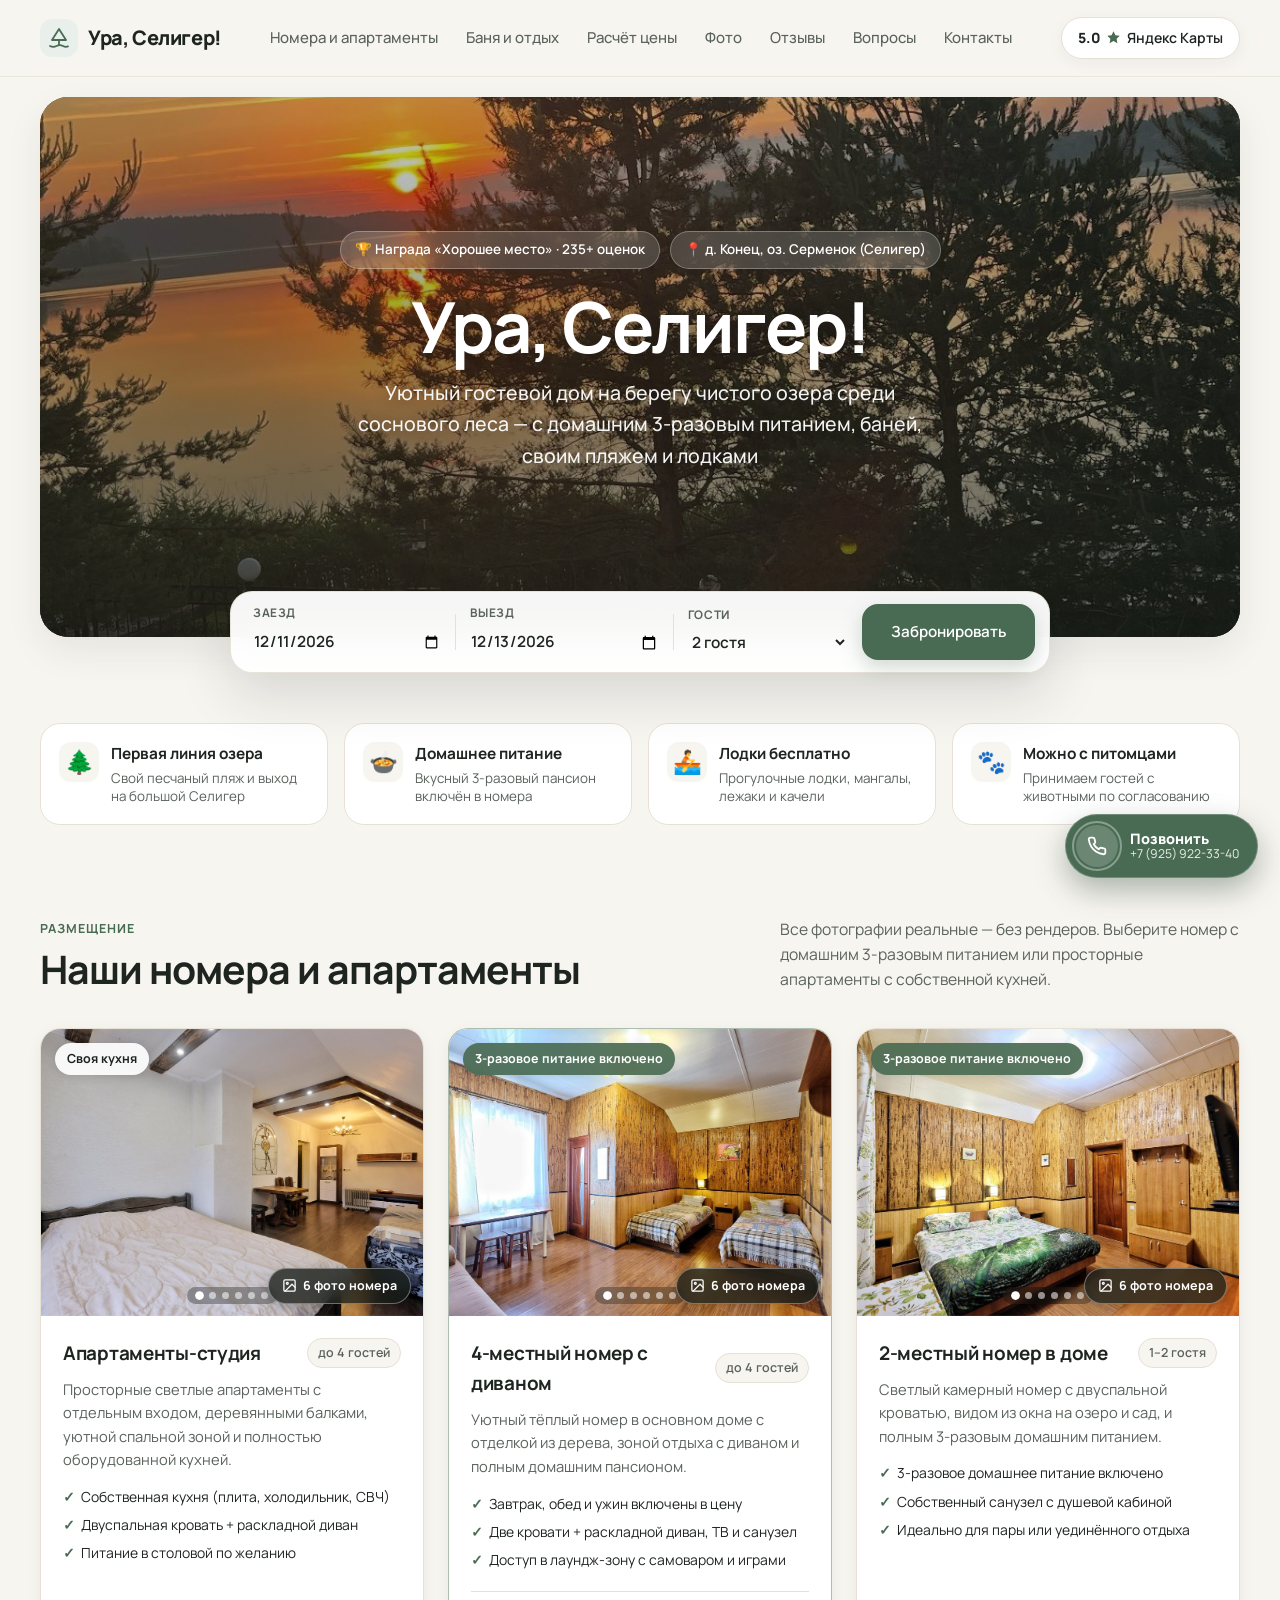
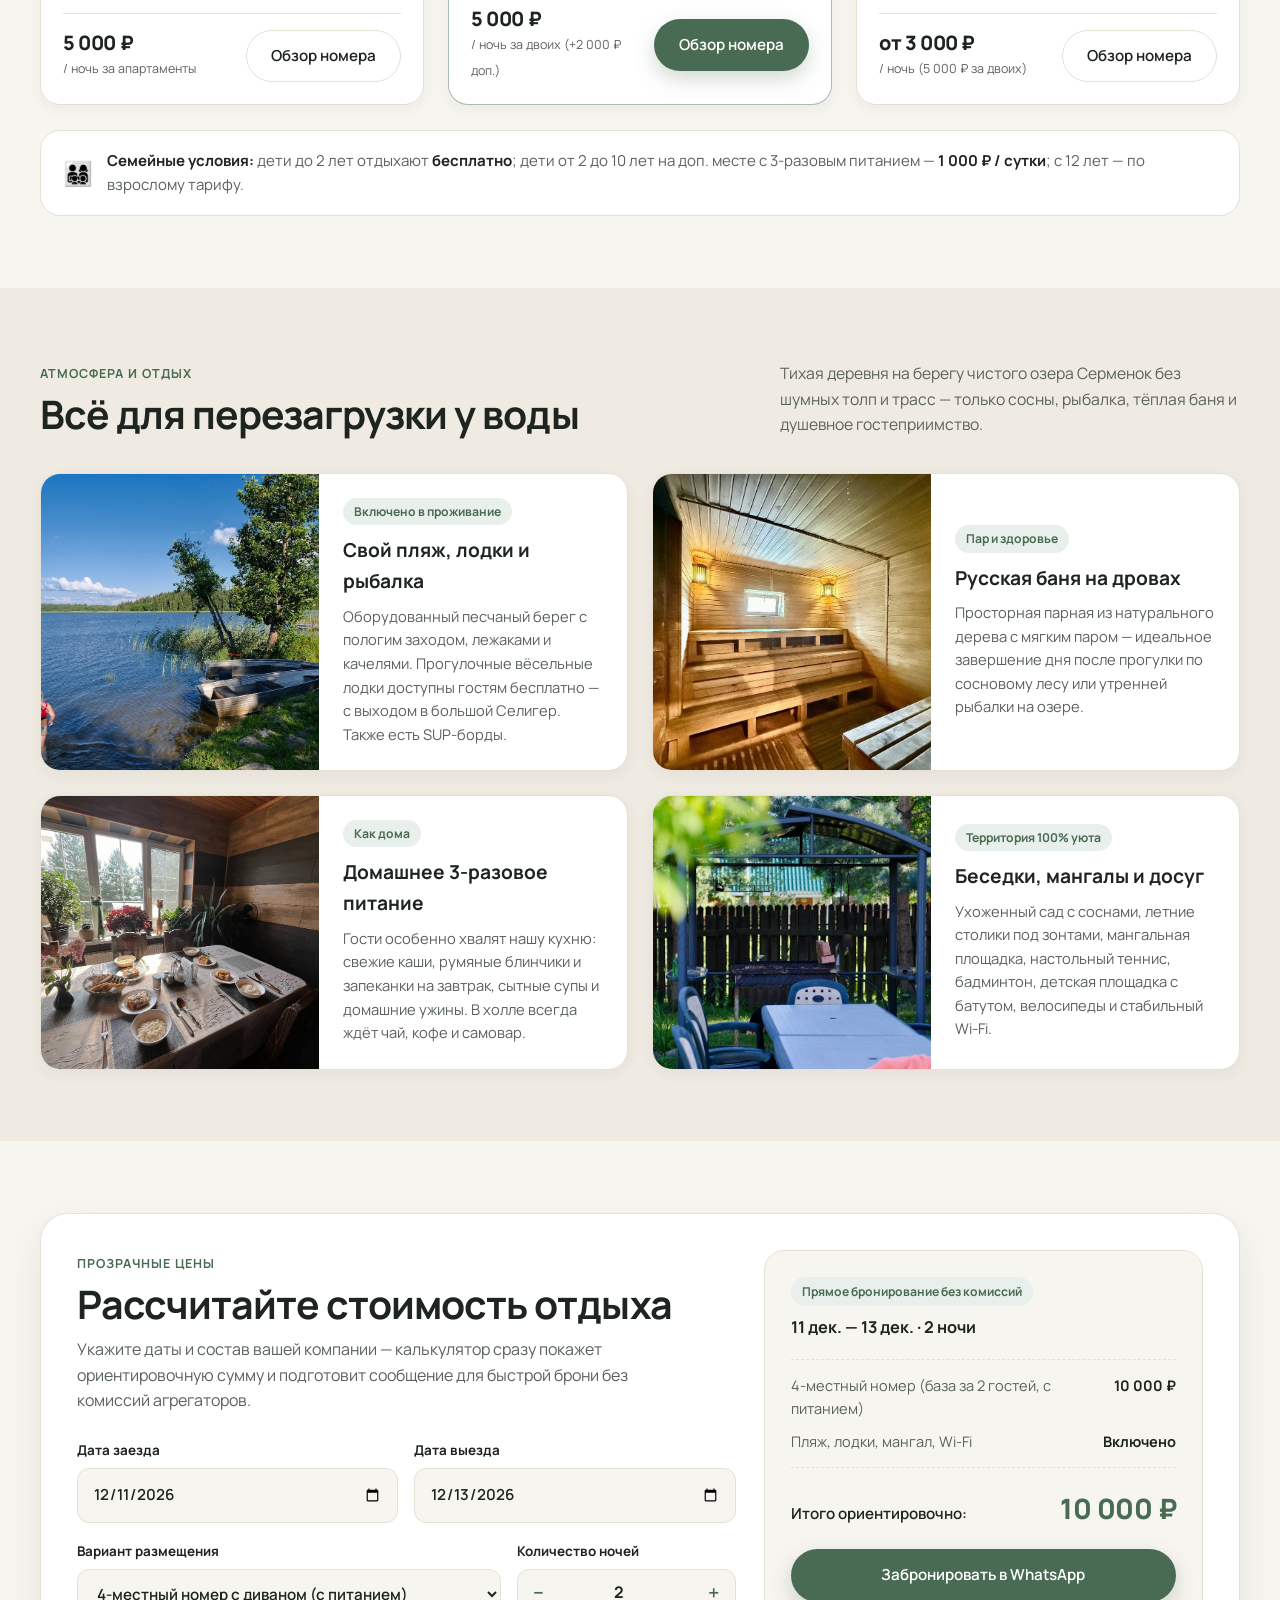
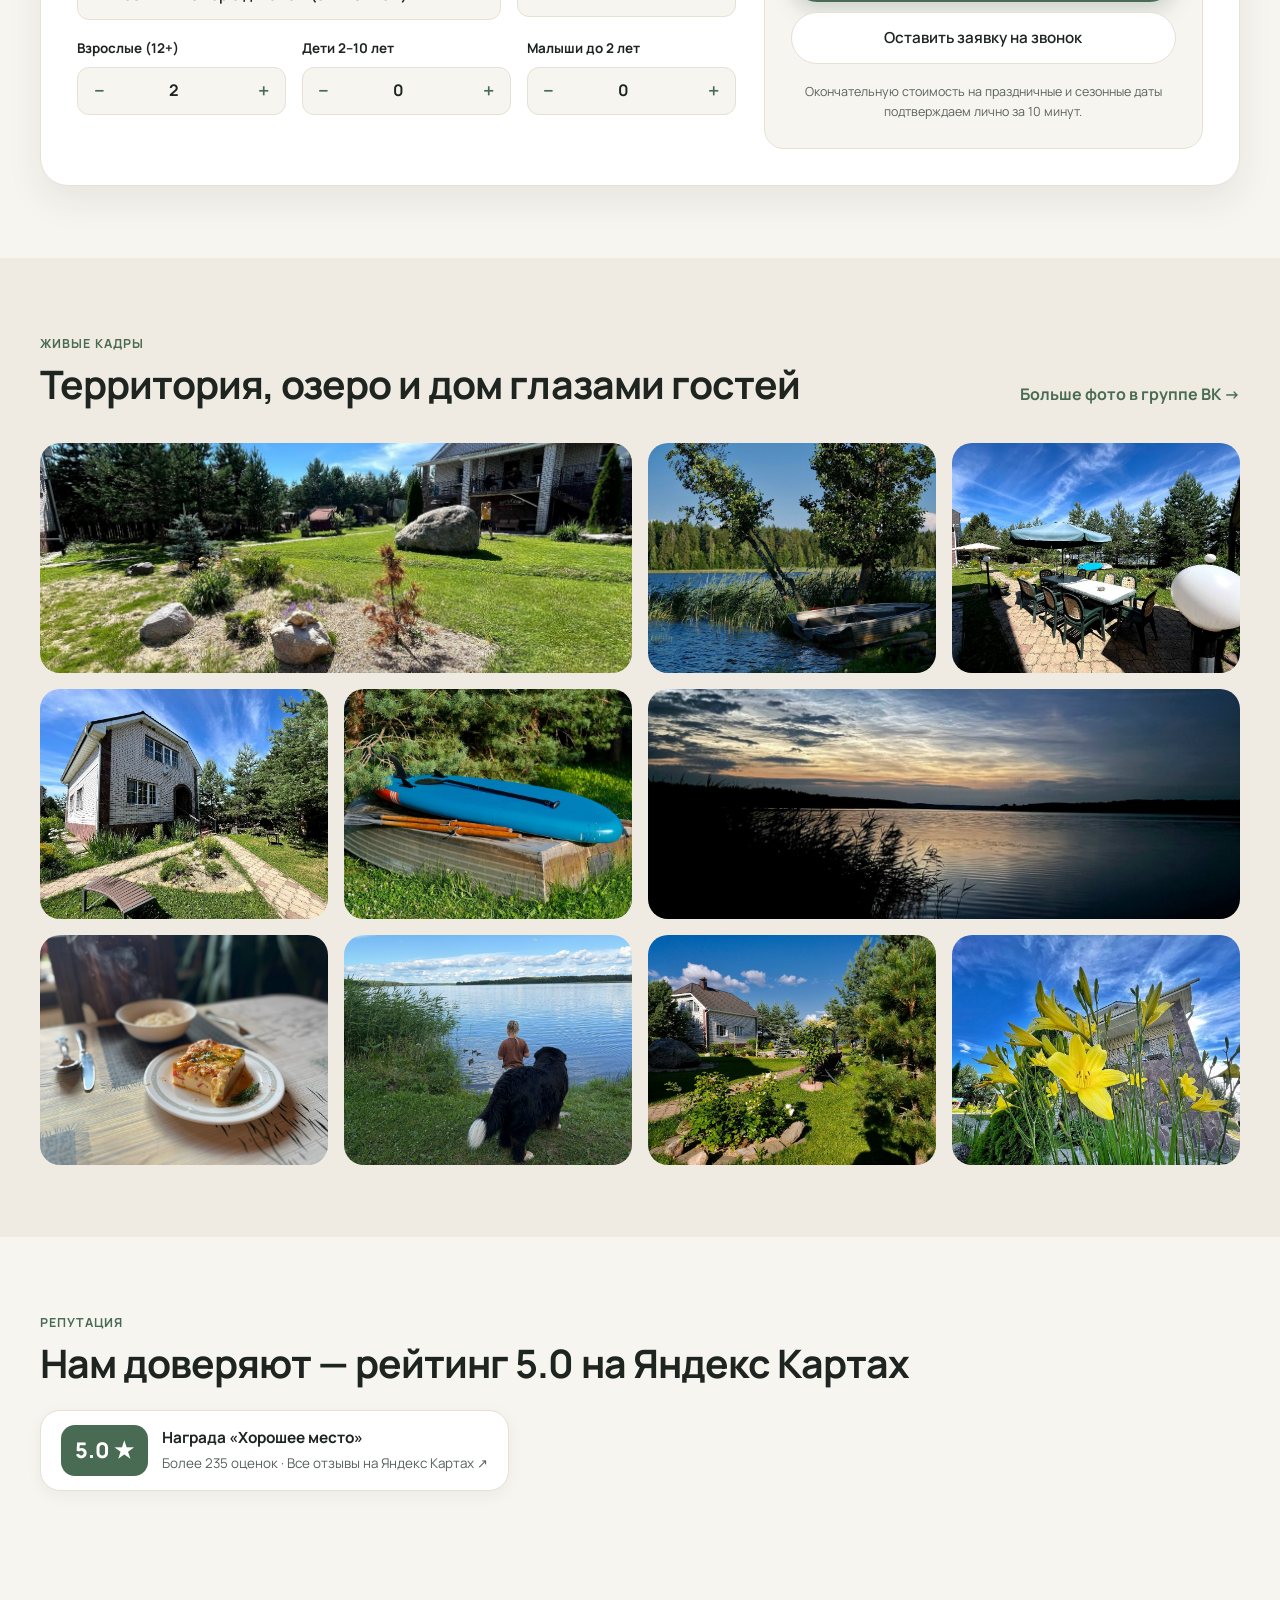
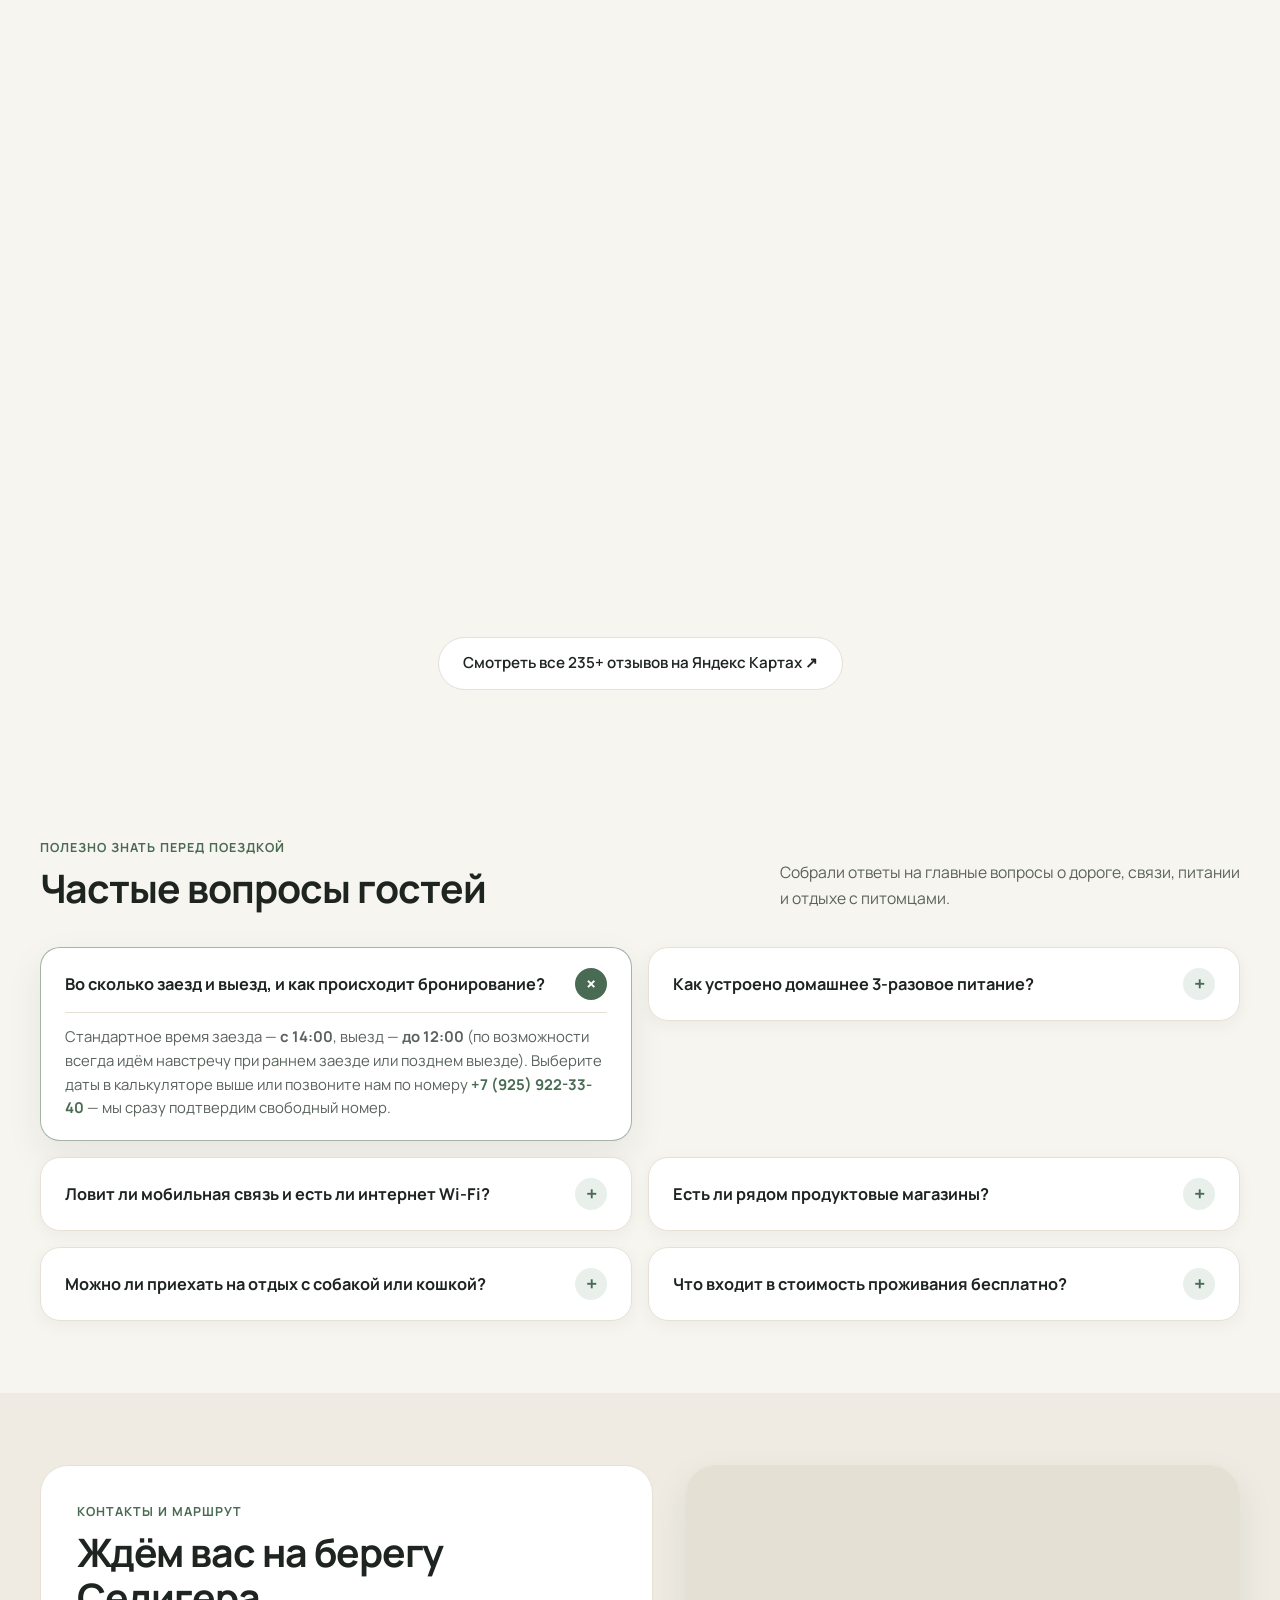
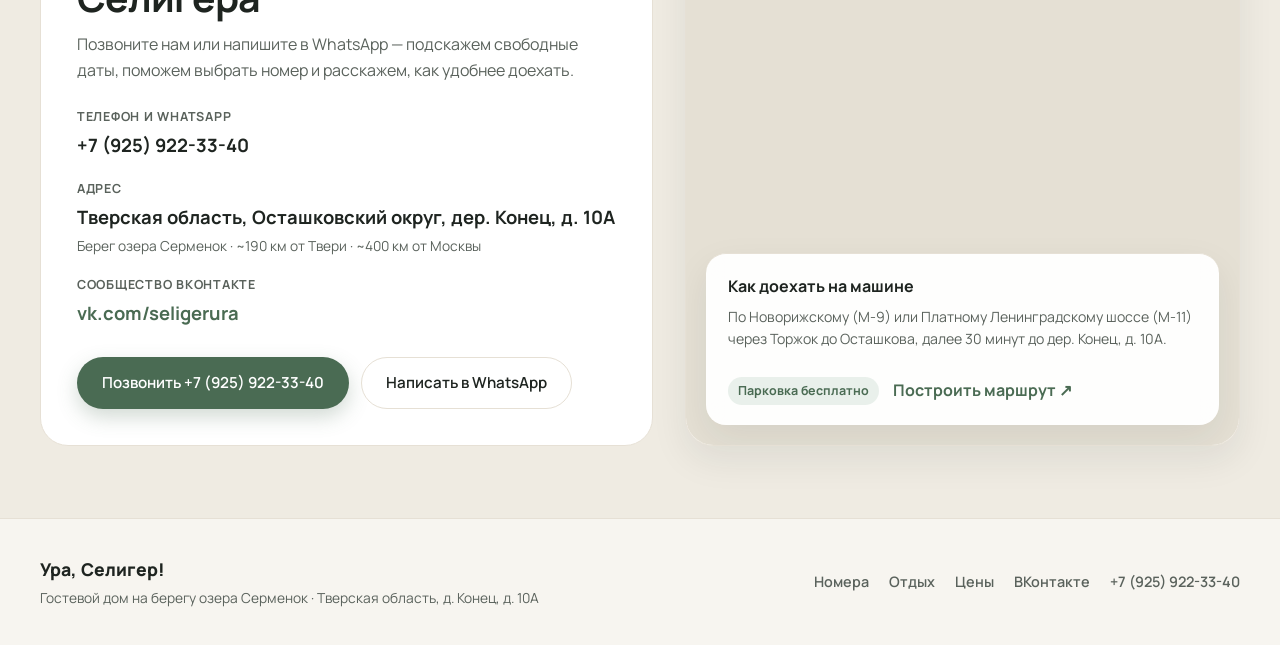
==== commit b55bb802: "Обновление: все фото номеров с uraseliger.ru, интерактивная карта, FAQ, кнопка звонка и плавная аним" ====
--- a/index.html
+++ b/index.html
@@ -8,7 +8,7 @@
   <link rel="preconnect" href="https://fonts.googleapis.com" />
   <link rel="preconnect" href="https://fonts.gstatic.com" crossorigin />
   <link href="https://fonts.googleapis.com/css2?family=Manrope:wght@400;500;600;700;800&display=swap" rel="stylesheet" />
-  <link rel="stylesheet" href="styles.css?v=2" />
+  <link rel="stylesheet" href="styles.css?v=4" />
 </head>
 <body>
   <!-- Шапка сайта (в стиле Референса 1: чистая скандинавская навигация + бейдж Яндекс Карт 5.0) -->
@@ -31,6 +31,7 @@
         <a href="#calculator">Расчёт цены</a>
         <a href="#gallery">Фото</a>
         <a href="#reviews">Отзывы</a>
+        <a href="#faq">Вопросы</a>
         <a href="#contacts">Контакты</a>
       </nav>
 
@@ -171,7 +172,7 @@
           <article class="room-card" data-room-id="apt">
             <div class="room-media" data-carousel="apt">
               <img
-                src="assets/images/vk_apt_1.jpg"
+                src="assets/images/tl_apt_2.jpg"
                 alt="Апартаменты-студия с собственной кухней в Ура, Селигер"
                 class="room-img"
                 loading="lazy"
@@ -179,6 +180,14 @@
                 height="733"
               />
               <span class="room-tag">Своя кухня</span>
+              <button type="button" class="room-photos-btn open-room-modal" data-room="apt" aria-label="Посмотреть все 6 фото апартаментов">
+                <svg width="15" height="15" viewBox="0 0 24 24" fill="none" stroke="currentColor" stroke-width="2" stroke-linecap="round" stroke-linejoin="round" aria-hidden="true">
+                  <rect x="3" y="3" width="18" height="18" rx="2" ry="2"></rect>
+                  <circle cx="8.5" cy="8.5" r="1.5"></circle>
+                  <polyline points="21 15 16 10 5 21"></polyline>
+                </svg>
+                <span>6 фото номера</span>
+              </button>
               <button type="button" class="carousel-btn prev" aria-label="Предыдущее фото">‹</button>
               <button type="button" class="carousel-btn next" aria-label="Следующее фото">›</button>
               <div class="carousel-dots" aria-hidden="true"></div>
@@ -204,7 +213,7 @@
                   <span>/ ночь за апартаменты</span>
                 </div>
                 <button type="button" class="btn btn-outline open-room-modal" data-room="apt">
-                  Подробнее
+                  Обзор номера
                 </button>
               </div>
             </div>
@@ -214,7 +223,7 @@
           <article class="room-card featured-card" data-room-id="family">
             <div class="room-media" data-carousel="family">
               <img
-                src="assets/images/vk_family_2.jpg"
+                src="assets/images/tl_family_4.jpg"
                 alt="Семейный 4-местный номер с 3-разовым питанием в Ура, Селигер"
                 class="room-img"
                 loading="lazy"
@@ -222,6 +231,14 @@
                 height="733"
               />
               <span class="room-tag tag-green">3-разовое питание включено</span>
+              <button type="button" class="room-photos-btn open-room-modal" data-room="family" aria-label="Посмотреть все 6 фото 4-местного номера">
+                <svg width="15" height="15" viewBox="0 0 24 24" fill="none" stroke="currentColor" stroke-width="2" stroke-linecap="round" stroke-linejoin="round" aria-hidden="true">
+                  <rect x="3" y="3" width="18" height="18" rx="2" ry="2"></rect>
+                  <circle cx="8.5" cy="8.5" r="1.5"></circle>
+                  <polyline points="21 15 16 10 5 21"></polyline>
+                </svg>
+                <span>6 фото номера</span>
+              </button>
               <button type="button" class="carousel-btn prev" aria-label="Предыдущее фото">‹</button>
               <button type="button" class="carousel-btn next" aria-label="Следующее фото">›</button>
               <div class="carousel-dots" aria-hidden="true"></div>
@@ -247,7 +264,7 @@
                   <span>/ ночь за двоих (+2 000 ₽ доп.)</span>
                 </div>
                 <button type="button" class="btn btn-primary open-room-modal" data-room="family">
-                  Подробнее
+                  Обзор номера
                 </button>
               </div>
             </div>
@@ -257,7 +274,7 @@
           <article class="room-card" data-room-id="double">
             <div class="room-media" data-carousel="double">
               <img
-                src="assets/images/vk_double_3.jpg"
+                src="assets/images/tl_double_3.jpg"
                 alt="Двухместный номер в основном доме с 3-разовым питанием в Ура, Селигер"
                 class="room-img"
                 loading="lazy"
@@ -265,6 +282,14 @@
                 height="733"
               />
               <span class="room-tag tag-green">3-разовое питание включено</span>
+              <button type="button" class="room-photos-btn open-room-modal" data-room="double" aria-label="Посмотреть все 6 фото 2-местного номера">
+                <svg width="15" height="15" viewBox="0 0 24 24" fill="none" stroke="currentColor" stroke-width="2" stroke-linecap="round" stroke-linejoin="round" aria-hidden="true">
+                  <rect x="3" y="3" width="18" height="18" rx="2" ry="2"></rect>
+                  <circle cx="8.5" cy="8.5" r="1.5"></circle>
+                  <polyline points="21 15 16 10 5 21"></polyline>
+                </svg>
+                <span>6 фото номера</span>
+              </button>
               <button type="button" class="carousel-btn prev" aria-label="Предыдущее фото">‹</button>
               <button type="button" class="carousel-btn next" aria-label="Следующее фото">›</button>
               <div class="carousel-dots" aria-hidden="true"></div>
@@ -276,7 +301,7 @@
                 <span class="room-capacity">1–2 гостя</span>
               </div>
               <p class="room-excerpt">
-                Светлый камерный номер с двуспальной кроватью, окнами в зелёный сад и
+                Светлый камерный номер с двуспальной кроватью, видом из окна на озеро и сад, и
                 полным 3-разовым домашним питанием.
               </p>
               <ul class="room-features">
@@ -290,7 +315,7 @@
                   <span>/ ночь (5 000 ₽ за двоих)</span>
                 </div>
                 <button type="button" class="btn btn-outline open-room-modal" data-room="double">
-                  Подробнее
+                  Обзор номера
                 </button>
               </div>
             </div>
@@ -696,7 +721,99 @@
       </div>
     </section>
 
-    <!-- Контакты и как добраться -->
+    <!-- Блок «Частые вопросы гостей (FAQ)» -->
+    <section class="section" id="faq">
+      <div class="container">
+        <div class="section-head">
+          <div>
+            <span class="eyebrow">Полезно знать перед поездкой</span>
+            <h2>Частые вопросы гостей</h2>
+          </div>
+          <p class="section-desc">
+            Собрали ответы на главные вопросы о дороге, связи, питании и отдыхе с питомцами.
+          </p>
+        </div>
+
+        <div class="faq-grid">
+          <details class="faq-item" open>
+            <summary>
+              <span>Во сколько заезд и выезд, и как происходит бронирование?</span>
+              <span class="faq-icon" aria-hidden="true">+</span>
+            </summary>
+            <div class="faq-answer">
+              <p>
+                Стандартное время заезда — <strong>с 14:00</strong>, выезд — <strong>до 12:00</strong>
+                (по возможности всегда идём навстречу при раннем заезде или позднем выезде).
+                Выберите даты в калькуляторе выше или позвоните нам по номеру
+                <a href="tel:+79259223340">+7 (925) 922-33-40</a> — мы сразу подтвердим свободный номер.
+              </p>
+            </div>
+          </details>
+
+          <details class="faq-item">
+            <summary>
+              <span>Как устроено домашнее 3-разовое питание?</span>
+              <span class="faq-icon" aria-hidden="true">+</span>
+            </summary>
+            <div class="faq-answer">
+              <p>
+                При проживании в 2-местном и 4-местном номерах основного дома <strong>трёхразовое домашнее питание уже включено в стоимость</strong> (каши, блинчики, запеканки, домашние супы и вторые блюда). В апартаментах есть своя полноценная кухня, а питание в нашей столовой можно заказать отдельно по желанию (завтрак 350 ₽, обед 600 ₽, ужин 400 ₽).
+              </p>
+            </div>
+          </details>
+
+          <details class="faq-item">
+            <summary>
+              <span>Ловит ли мобильная связь и есть ли интернет Wi-Fi?</span>
+              <span class="faq-icon" aria-hidden="true">+</span>
+            </summary>
+            <div class="faq-answer">
+              <p>
+                Из-за уединённого расположения в лесу у озера мобильная связь операторов может ловить выборочно, но <strong>на территории и в доме работает бесплатный стабильный Wi-Fi</strong> — вы всегда сможете позвонить через мессенджеры, отправить фото или поработать.
+              </p>
+            </div>
+          </details>
+
+          <details class="faq-item">
+            <summary>
+              <span>Есть ли рядом продуктовые магазины?</span>
+              <span class="faq-icon" aria-hidden="true">+</span>
+            </summary>
+            <div class="faq-answer">
+              <p>
+                Деревня Конец — тихое лесное место вдали от шумных трасс, поэтому сетевых магазинов в пешей доступности нет. Если вы планируете готовить самостоятельно в апартаментах или жарить шашлык на мангале, рекомендуем закупить продукты по дороге в городе <strong>Осташков</strong> (в 30 минутах езды).
+              </p>
+            </div>
+          </details>
+
+          <details class="faq-item">
+            <summary>
+              <span>Можно ли приехать на отдых с собакой или кошкой?</span>
+              <span class="faq-icon" aria-hidden="true">+</span>
+            </summary>
+            <div class="faq-answer">
+              <p>
+                Да, мы любим животных и принимаем гостей с воспитанными питомцами <strong>по предварительному согласованию</strong> при бронировании. Вокруг дома просторная зелёная территория, лес и берег озера для прогулок.
+              </p>
+            </div>
+          </details>
+
+          <details class="faq-item">
+            <summary>
+              <span>Что входит в стоимость проживания бесплатно?</span>
+              <span class="faq-icon" aria-hidden="true">+</span>
+            </summary>
+            <div class="faq-answer">
+              <p>
+                Для всех наших гостей бесплатно доступны: прогулочные вёсельные лодки, оборудованный песчаный пляж с лежаками и качелями, мангальные зоны с беседками, настольный теннис, бадминтон, детская площадка с батутом, чайно-кофейная зона с самоваром и парковка на территории.
+              </p>
+            </div>
+          </details>
+        </div>
+      </div>
+    </section>
+
+    <!-- Контакты и как добраться (с живой интерактивной Яндекс Картой) -->
     <section class="section section-tinted" id="contacts">
       <div class="container">
         <div class="contacts-grid">
@@ -704,7 +821,7 @@
             <span class="eyebrow">Контакты и маршрут</span>
             <h2>Ждём вас на берегу Селигера</h2>
             <p class="contacts-lead">
-              Напишите нам в WhatsApp или позвоните — подскажем свободные даты, поможем выбрать номер
+              Позвоните нам или напишите в WhatsApp — подскажем свободные даты, поможем выбрать номер
               и расскажем, как удобнее доехать.
             </p>
 
@@ -727,31 +844,48 @@
             </div>
 
             <div class="contact-buttons">
+              <a href="tel:+79259223340" class="btn btn-primary">
+                Позвонить +7 (925) 922-33-40
+              </a>
               <a
                 href="https://wa.me/79259223340?text=%D0%97%D0%B4%D1%80%D0%B0%D0%B2%D1%81%D1%82%D0%B2%D1%83%D0%B9%D1%82%D0%B5!%20%D0%A5%D0%BE%D1%82%D0%B8%D0%BC%20%D1%83%D1%82%D0%BE%D1%87%D0%BD%D0%B8%D1%82%D1%8C%20%D1%81%D0%B2%D0%BE%D0%B1%D0%BE%D0%B4%D0%BD%D1%8B%D0%B5%20%D0%B4%D0%B0%D1%82%D1%8B%20%D0%B2%20%C2%AB%D0%A3%D1%80%D0%B0%2C%20%D0%A1%D0%B5%D0%BB%D0%B8%D0%B3%D0%B5%D1%80!%C2%BB"
                 target="_blank"
                 rel="noopener noreferrer"
-                class="btn btn-primary"
+                class="btn btn-outline"
               >
                 Написать в WhatsApp
               </a>
-              <a
-                href="https://yandex.ru/maps/org/ura_seliger_/99326439256/"
-                target="_blank"
-                rel="noopener noreferrer"
-                class="btn btn-outline"
-              >
-                Открыть на Яндекс Картах ↗
-              </a>
-            </div>
-          </div>
-
-          <div class="contacts-visual">
-            <img src="assets/images/pine-path.jpg" alt="Дорожка среди сосен к озеру Серменок в гостевом доме Ура, Селигер" loading="lazy" />
-            <div class="route-card">
-              <strong>Как доехать на машине</strong>
-              <p>По Новорижскому (М-9) или Ленинградскому шоссе (М-11) до Осташкова, далее 30 минут по живописной дороге до дер. Конец, д. 10А.</p>
-              <span class="route-badge">Парковка на территории бесплатно</span>
+            </div>
+          </div>
+
+          <div class="contacts-map-card">
+            <div class="map-frame-wrap">
+              <iframe
+                src="https://yandex.ru/map-widget/v1/?oid=99326439256&ol=biz&z=13"
+                width="100%"
+                height="100%"
+                frameborder="0"
+                allowfullscreen="true"
+                loading="lazy"
+                title="Интерактивная Яндекс Карта — Гостевой дом Ура, Селигер!"
+              ></iframe>
+            </div>
+            <div class="route-card route-card-bottom">
+              <div>
+                <strong>Как доехать на машине</strong>
+                <p>По Новорижскому (М-9) или Платному Ленинградскому шоссе (М-11) через Торжок до Осташкова, далее 30 минут до дер. Конец, д. 10А.</p>
+              </div>
+              <div class="route-card-actions">
+                <span class="route-badge">Парковка бесплатно</span>
+                <a
+                  href="https://yandex.ru/maps/org/ura_seliger_/99326439256/"
+                  target="_blank"
+                  rel="noopener noreferrer"
+                  class="text-link"
+                >
+                  Построить маршрут ↗
+                </a>
+              </div>
             </div>
           </div>
         </div>
@@ -781,7 +915,12 @@
     <div class="modal-box">
       <button type="button" class="modal-close" data-close-dialog aria-label="Закрыть окно">✕</button>
       <div class="modal-gallery">
-        <img src="" alt="" id="modalMainImg" />
+        <div class="modal-main-stage">
+          <img src="" alt="" id="modalMainImg" />
+          <button type="button" class="modal-nav prev" id="modalPrevBtn" aria-label="Предыдущее фото номера">‹</button>
+          <button type="button" class="modal-nav next" id="modalNextBtn" aria-label="Следующее фото номера">›</button>
+          <div class="modal-photo-caption" id="modalPhotoCaption"></div>
+        </div>
         <div class="modal-thumbs" id="modalThumbs"></div>
       </div>
       <div class="modal-info">
@@ -850,6 +989,19 @@
     </div>
   </dialog>
 
-  <script src="script.js?v=3"></script>
+  <!-- Плавающая кнопка «Позвонить» в правом нижнем углу -->
+  <a href="tel:+79259223340" class="floating-call-btn" aria-label="Позвонить в гостевой дом Ура, Селигер по номеру +7 (925) 922-33-40">
+    <span class="call-btn-icon" aria-hidden="true">
+      <svg width="20" height="20" viewBox="0 0 24 24" fill="none" stroke="currentColor" stroke-width="2.2" stroke-linecap="round" stroke-linejoin="round">
+        <path d="M22 16.92v3a2 2 0 0 1-2.18 2 19.79 19.79 0 0 1-8.63-3.07 19.5 19.5 0 0 1-6-6 19.79 19.79 0 0 1-3.07-8.67A2 2 0 0 1 4.11 2h3a2 2 0 0 1 2 1.72 12.84 12.84 0 0 0 .7 2.81 2 2 0 0 1-.45 2.11L8.09 9.91a16 16 0 0 0 6 6l1.27-1.27a2 2 0 0 1 2.11-.45 12.84 12.84 0 0 0 2.81.7A2 2 0 0 1 22 16.92z"></path>
+      </svg>
+    </span>
+    <span class="call-btn-text">
+      <strong>Позвонить</strong>
+      <small>+7 (925) 922-33-40</small>
+    </span>
+  </a>
+
+  <script src="script.js?v=4"></script>
 </body>
 </html>
--- a/styles.css
+++ b/styles.css
@@ -579,6 +579,34 @@
   color: #ffffff;
 }
 
+/* Кнопочка просмотра всех фото номера на карточке */
+.room-photos-btn {
+  position: absolute;
+  right: 12px;
+  bottom: 12px;
+  z-index: 3;
+  display: inline-flex;
+  align-items: center;
+  gap: 6px;
+  padding: 7px 13px;
+  border-radius: 999px;
+  border: 1px solid rgba(255, 255, 255, 0.35);
+  background: rgba(24, 30, 26, 0.76);
+  backdrop-filter: blur(8px);
+  -webkit-backdrop-filter: blur(8px);
+  color: #ffffff;
+  font-size: 0.78rem;
+  font-weight: 700;
+  cursor: pointer;
+  box-shadow: 0 4px 12px rgba(0, 0, 0, 0.22);
+  transition: background-color var(--transition), transform var(--transition);
+}
+
+.room-photos-btn:hover {
+  background: var(--pine);
+  transform: translateY(-1px);
+}
+
 /* Мини-карусель внутри карточки */
 .carousel-btn {
   position: absolute;
@@ -1280,6 +1308,227 @@
   box-shadow: var(--shadow-md);
 }
 
+.contacts-map-card {
+  background: var(--surface);
+  border: 1px solid var(--border);
+  border-radius: var(--radius-lg);
+  overflow: hidden;
+  display: flex;
+  flex-direction: column;
+  box-shadow: var(--shadow-md);
+  min-height: 440px;
+}
+
+.map-frame-wrap {
+  flex: 1;
+  min-height: 310px;
+  background: #e5e0d4;
+}
+
+.map-frame-wrap iframe {
+  display: block;
+  width: 100%;
+  height: 100%;
+  min-height: 310px;
+  border: 0;
+}
+
+.route-card-bottom {
+  position: static;
+  border-radius: 0;
+  background: var(--surface);
+  border-top: 1px solid var(--border);
+  box-shadow: none;
+  display: flex;
+  align-items: center;
+  justify-content: space-between;
+  gap: 16px;
+  flex-wrap: wrap;
+}
+
+.route-card-bottom p {
+  margin-bottom: 0;
+}
+
+.route-card-actions {
+  display: flex;
+  align-items: center;
+  gap: 14px;
+  flex-wrap: wrap;
+}
+
+/* --------------------------------------------------------------------------
+   Блок Частых вопросов (FAQ)
+   -------------------------------------------------------------------------- */
+.faq-grid {
+  display: grid;
+  grid-template-columns: repeat(2, 1fr);
+  gap: 16px;
+  align-items: start;
+}
+
+.faq-item {
+  background: var(--surface);
+  border: 1px solid var(--border);
+  border-radius: var(--radius-md);
+  padding: 20px 24px;
+  box-shadow: var(--shadow-sm);
+  transition: border-color var(--transition), box-shadow var(--transition);
+}
+
+.faq-item[open] {
+  border-color: rgba(74, 107, 83, 0.5);
+  box-shadow: var(--shadow-md);
+}
+
+.faq-item summary {
+  list-style: none;
+  display: flex;
+  align-items: center;
+  justify-content: space-between;
+  gap: 16px;
+  cursor: pointer;
+  font-weight: 700;
+  font-size: 1.02rem;
+  color: var(--ink);
+}
+
+.faq-item summary::-webkit-details-marker {
+  display: none;
+}
+
+.faq-icon {
+  width: 32px;
+  height: 32px;
+  border-radius: 50%;
+  background: var(--pine-soft);
+  color: var(--pine);
+  display: inline-flex;
+  align-items: center;
+  justify-content: center;
+  font-size: 1.25rem;
+  font-weight: 700;
+  flex-shrink: 0;
+  transition: transform var(--transition), background-color var(--transition), color var(--transition);
+}
+
+.faq-item[open] .faq-icon {
+  transform: rotate(45deg);
+  background: var(--pine);
+  color: #ffffff;
+}
+
+.faq-answer {
+  margin-top: 12px;
+  padding-top: 12px;
+  border-top: 1px solid var(--border);
+  color: var(--ink-muted);
+  font-size: 0.93rem;
+}
+
+.faq-answer p {
+  margin: 0;
+}
+
+.faq-answer a {
+  color: var(--pine);
+  font-weight: 700;
+}
+
+/* --------------------------------------------------------------------------
+   Плавающая кнопка «Позвонить» и плавное появление карточек (Scroll Reveal)
+   -------------------------------------------------------------------------- */
+.floating-call-btn {
+  position: fixed;
+  right: 22px;
+  bottom: 22px;
+  z-index: 38;
+  display: inline-flex;
+  align-items: center;
+  gap: 12px;
+  padding: 10px 18px 10px 10px;
+  border-radius: 999px;
+  background: var(--pine);
+  color: #ffffff;
+  box-shadow: 0 12px 30px rgba(45, 72, 53, 0.38);
+  border: 1px solid rgba(255, 255, 255, 0.22);
+  transition: transform var(--transition), background-color var(--transition), box-shadow var(--transition);
+}
+
+.floating-call-btn:hover {
+  background: var(--pine-hover);
+  transform: translateY(-3px);
+  box-shadow: 0 16px 36px rgba(45, 72, 53, 0.48);
+}
+
+.call-btn-icon {
+  position: relative;
+  width: 42px;
+  height: 42px;
+  border-radius: 50%;
+  background: rgba(255, 255, 255, 0.18);
+  display: inline-flex;
+  align-items: center;
+  justify-content: center;
+}
+
+.call-btn-icon::after {
+  content: "";
+  position: absolute;
+  inset: -4px;
+  border-radius: 50%;
+  border: 2px solid rgba(255, 255, 255, 0.35);
+  animation: callPulse 2.2s infinite ease-out;
+}
+
+@keyframes callPulse {
+  0% {
+    transform: scale(0.92);
+    opacity: 0.9;
+  }
+  100% {
+    transform: scale(1.32);
+    opacity: 0;
+  }
+}
+
+.call-btn-text {
+  display: flex;
+  flex-direction: column;
+  line-height: 1.2;
+}
+
+.call-btn-text strong {
+  font-size: 0.9rem;
+  font-weight: 800;
+}
+
+.call-btn-text small {
+  font-size: 0.76rem;
+  opacity: 0.9;
+}
+
+/* Плавное появление карточек при скролле */
+.reveal-item {
+  opacity: 0;
+  transform: translateY(26px);
+  transition: opacity 0.65s cubic-bezier(0.22, 1, 0.36, 1), transform 0.65s cubic-bezier(0.22, 1, 0.36, 1);
+  will-change: opacity, transform;
+}
+
+.reveal-item.is-visible {
+  opacity: 1;
+  transform: translateY(0);
+}
+
+@media (prefers-reduced-motion: reduce) {
+  .reveal-item {
+    opacity: 1;
+    transform: none;
+    transition: none;
+  }
+}
+
 .contacts-visual img {
   width: 100%;
   height: 100%;
@@ -1430,11 +1679,61 @@
   flex-direction: column;
 }
 
-.modal-gallery > img {
+.modal-main-stage {
+  position: relative;
+  flex: 1;
+  min-height: 350px;
+  background: #141816;
+  display: flex;
+  align-items: center;
+  justify-content: center;
+  overflow: hidden;
+}
+
+.modal-main-stage > img {
   width: 100%;
-  height: 340px;
+  height: 360px;
   object-fit: cover;
-  flex: 1;
+}
+
+.modal-nav {
+  position: absolute;
+  top: 50%;
+  transform: translateY(-50%);
+  width: 38px;
+  height: 38px;
+  border-radius: 50%;
+  border: 1px solid rgba(255, 255, 255, 0.28);
+  background: rgba(20, 24, 21, 0.72);
+  color: #ffffff;
+  font-size: 1.3rem;
+  cursor: pointer;
+  display: flex;
+  align-items: center;
+  justify-content: center;
+  transition: background-color var(--transition);
+}
+
+.modal-nav:hover {
+  background: var(--pine);
+}
+
+.modal-nav.prev { left: 12px; }
+.modal-nav.next { right: 12px; }
+
+.modal-photo-caption {
+  position: absolute;
+  left: 12px;
+  right: 12px;
+  bottom: 10px;
+  padding: 6px 12px;
+  border-radius: 10px;
+  background: rgba(18, 22, 19, 0.74);
+  backdrop-filter: blur(6px);
+  color: #ffffff;
+  font-size: 0.8rem;
+  font-weight: 600;
+  text-align: center;
 }
 
 .modal-thumbs {
@@ -1686,11 +1985,20 @@
   .highlights-grid,
   .rooms-grid,
   .reviews-grid,
+  .faq-grid,
   .calc-row.two-col,
   .calc-row.two-col-equal,
   .calc-row.three-col {
     grid-template-columns: 1fr;
   }
+  .floating-call-btn {
+    right: 14px;
+    bottom: 14px;
+    padding: 8px 14px 8px 8px;
+  }
+  .call-btn-text small {
+    display: none;
+  }
   .leisure-card {
     grid-template-columns: 1fr;
   }
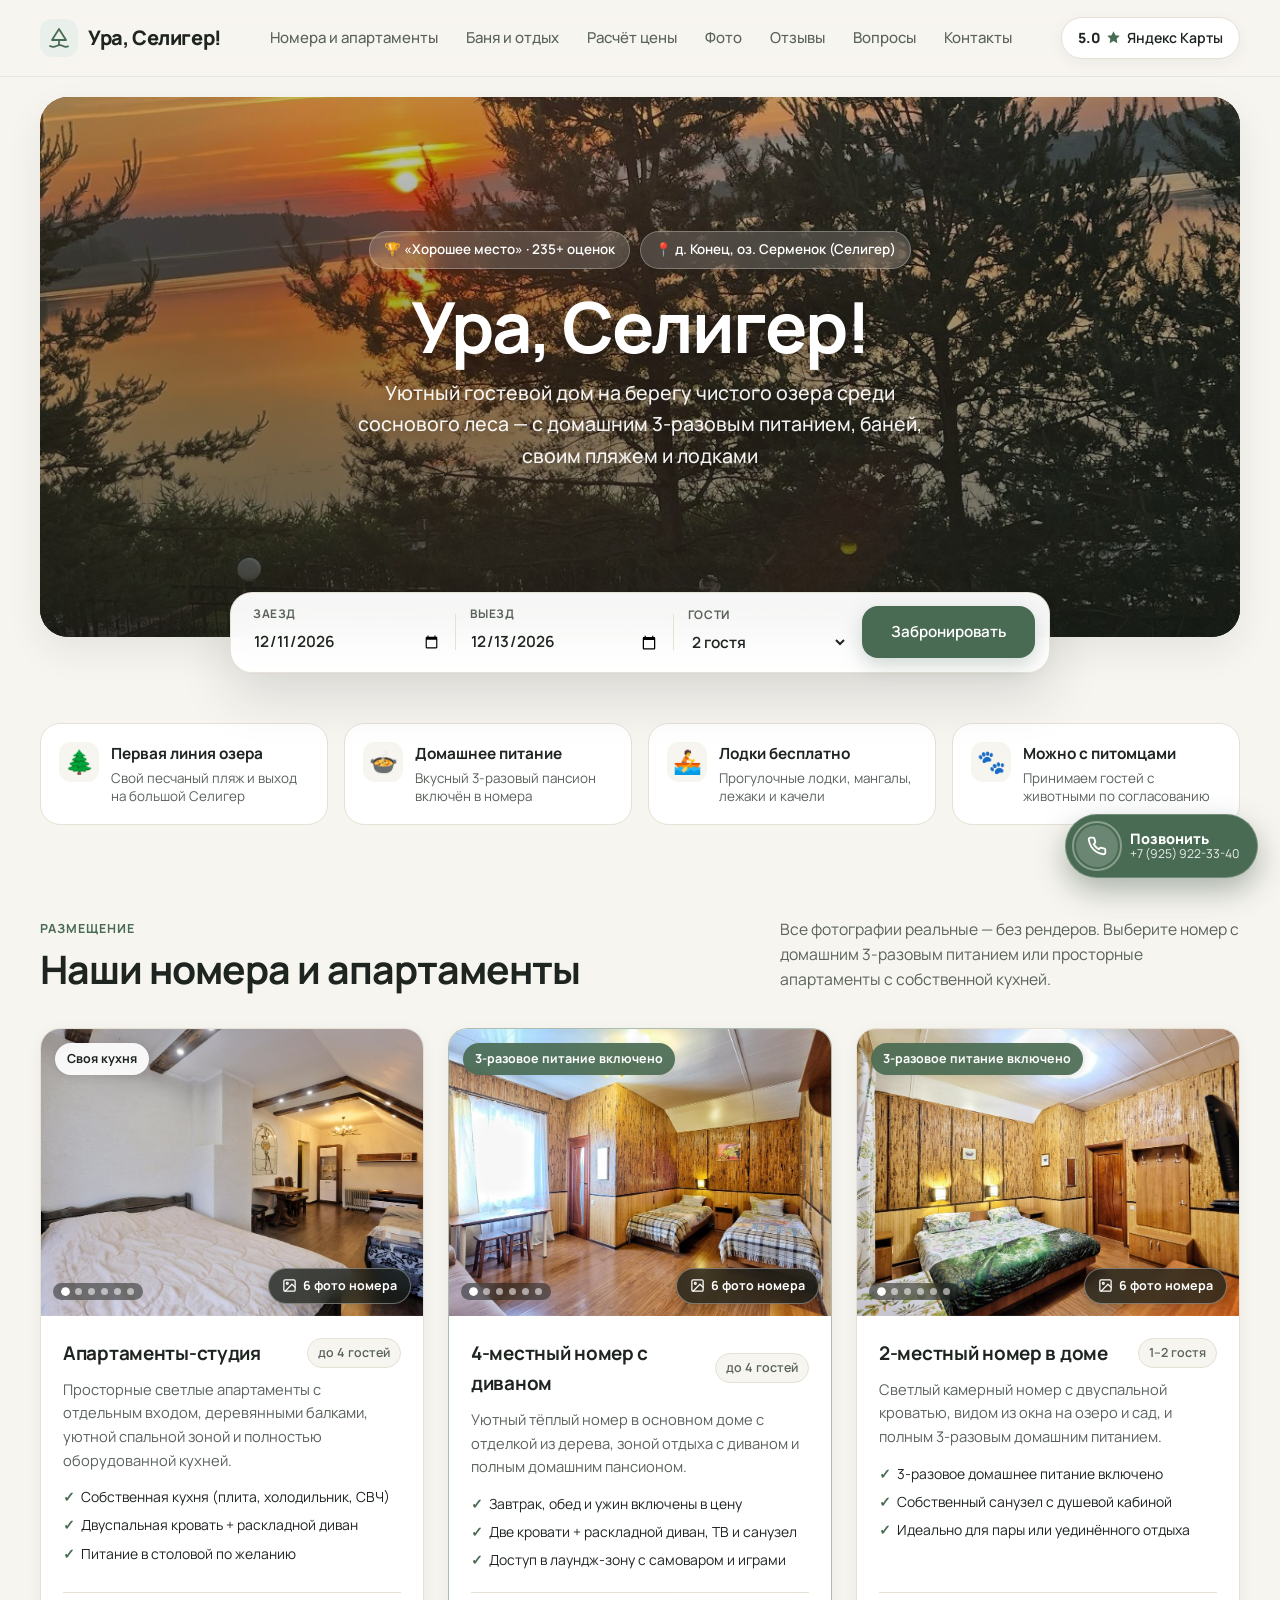
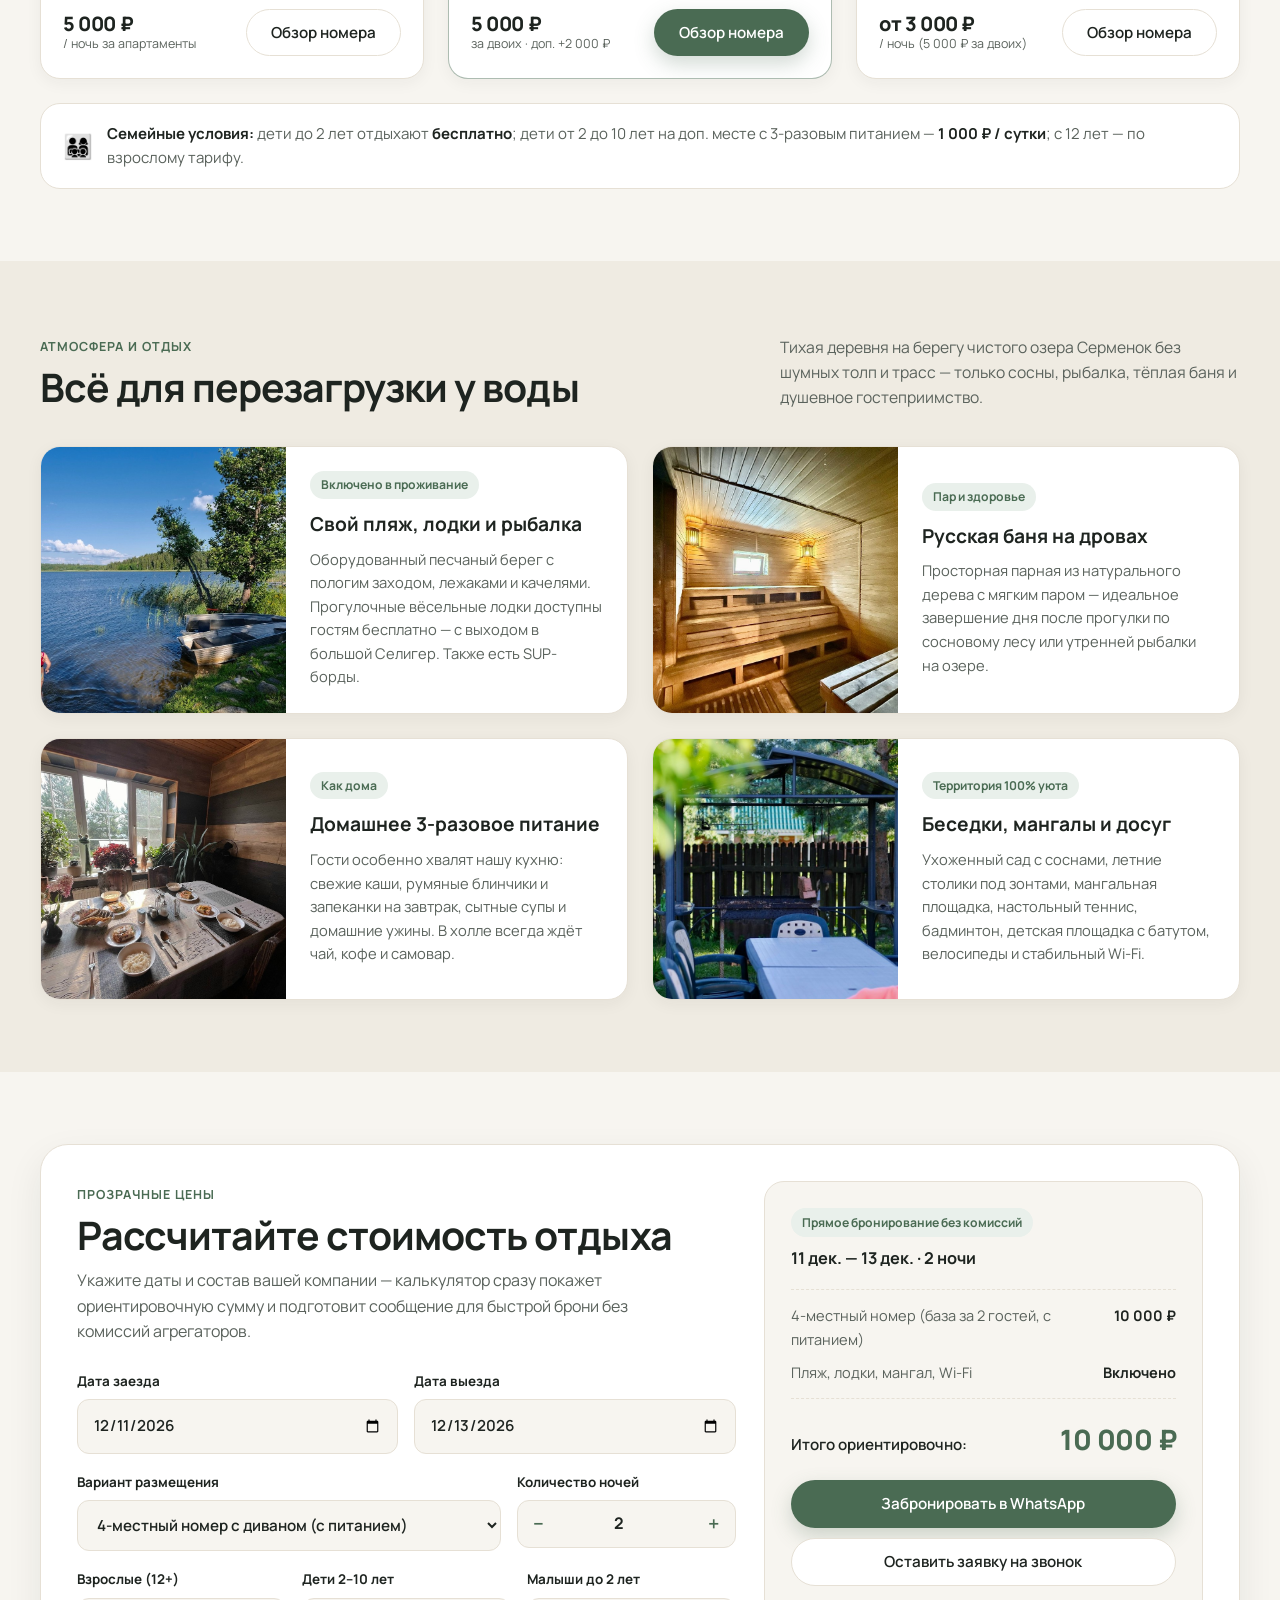
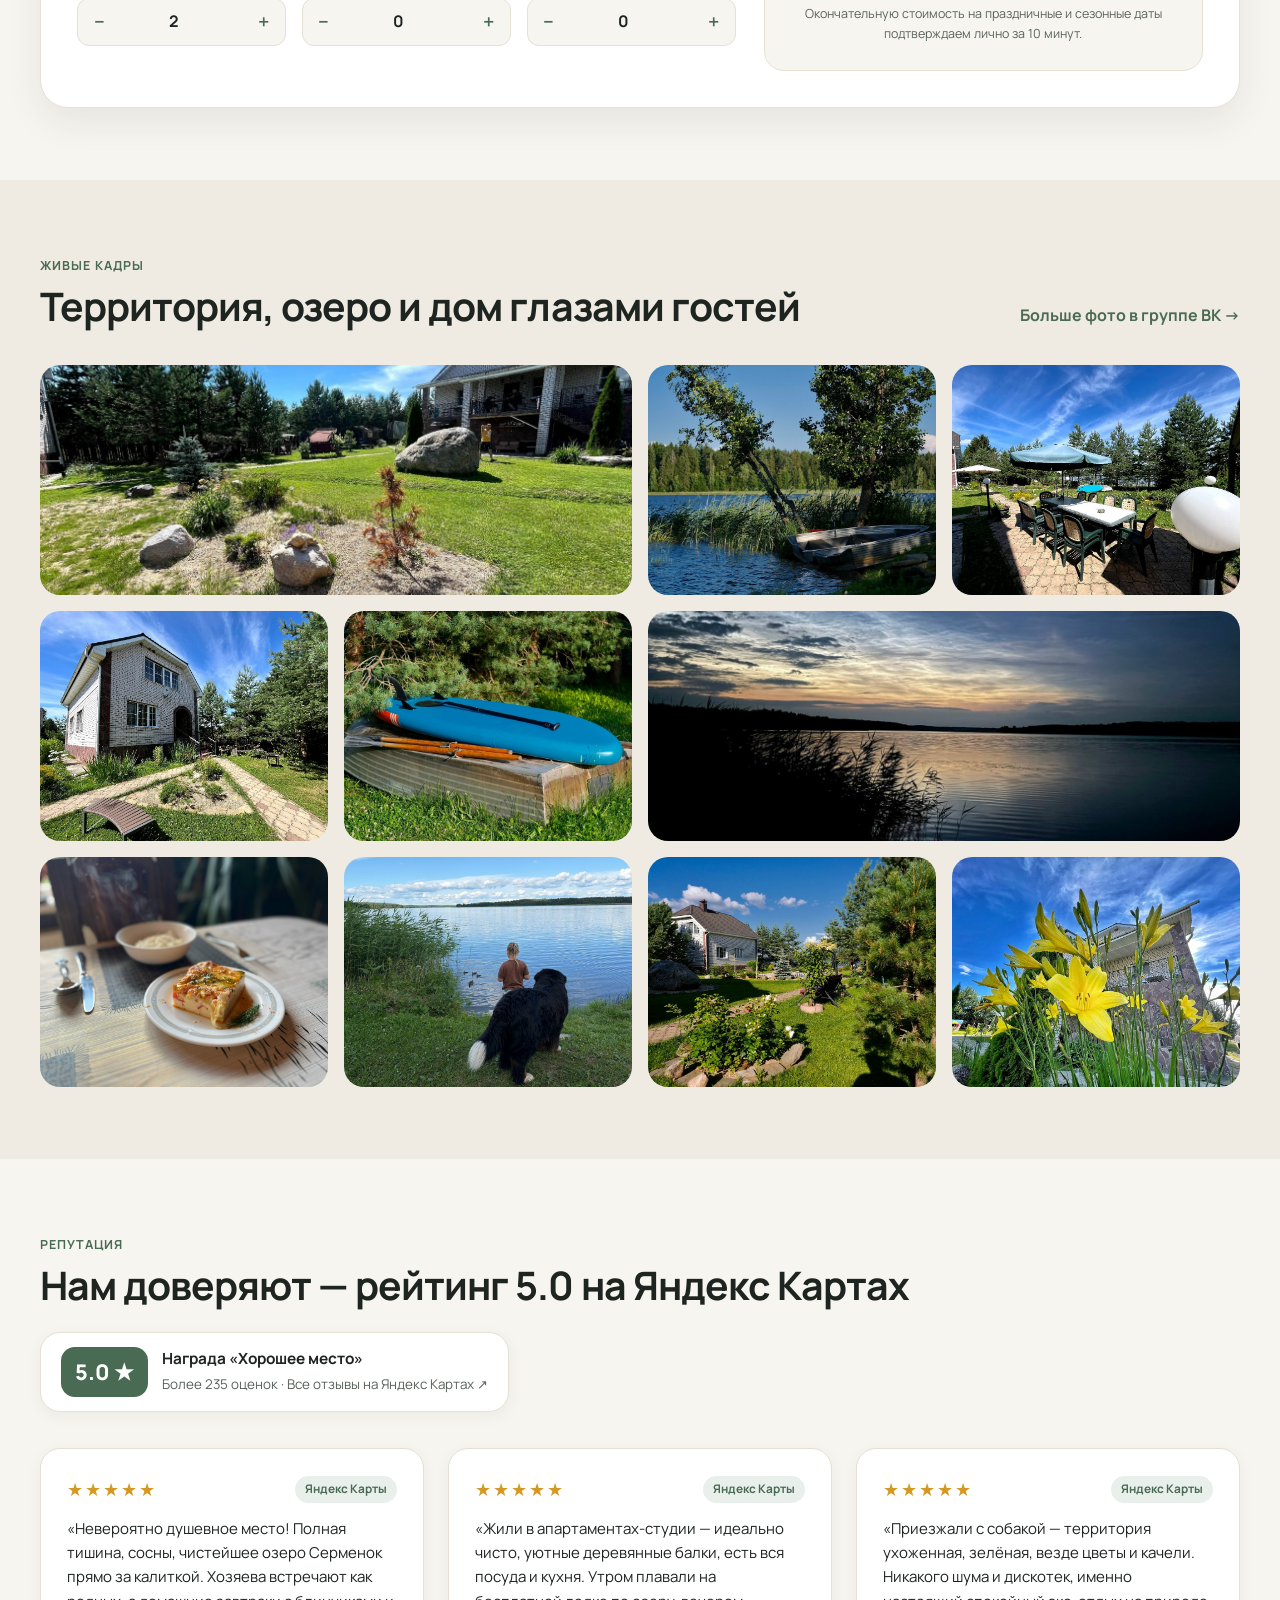
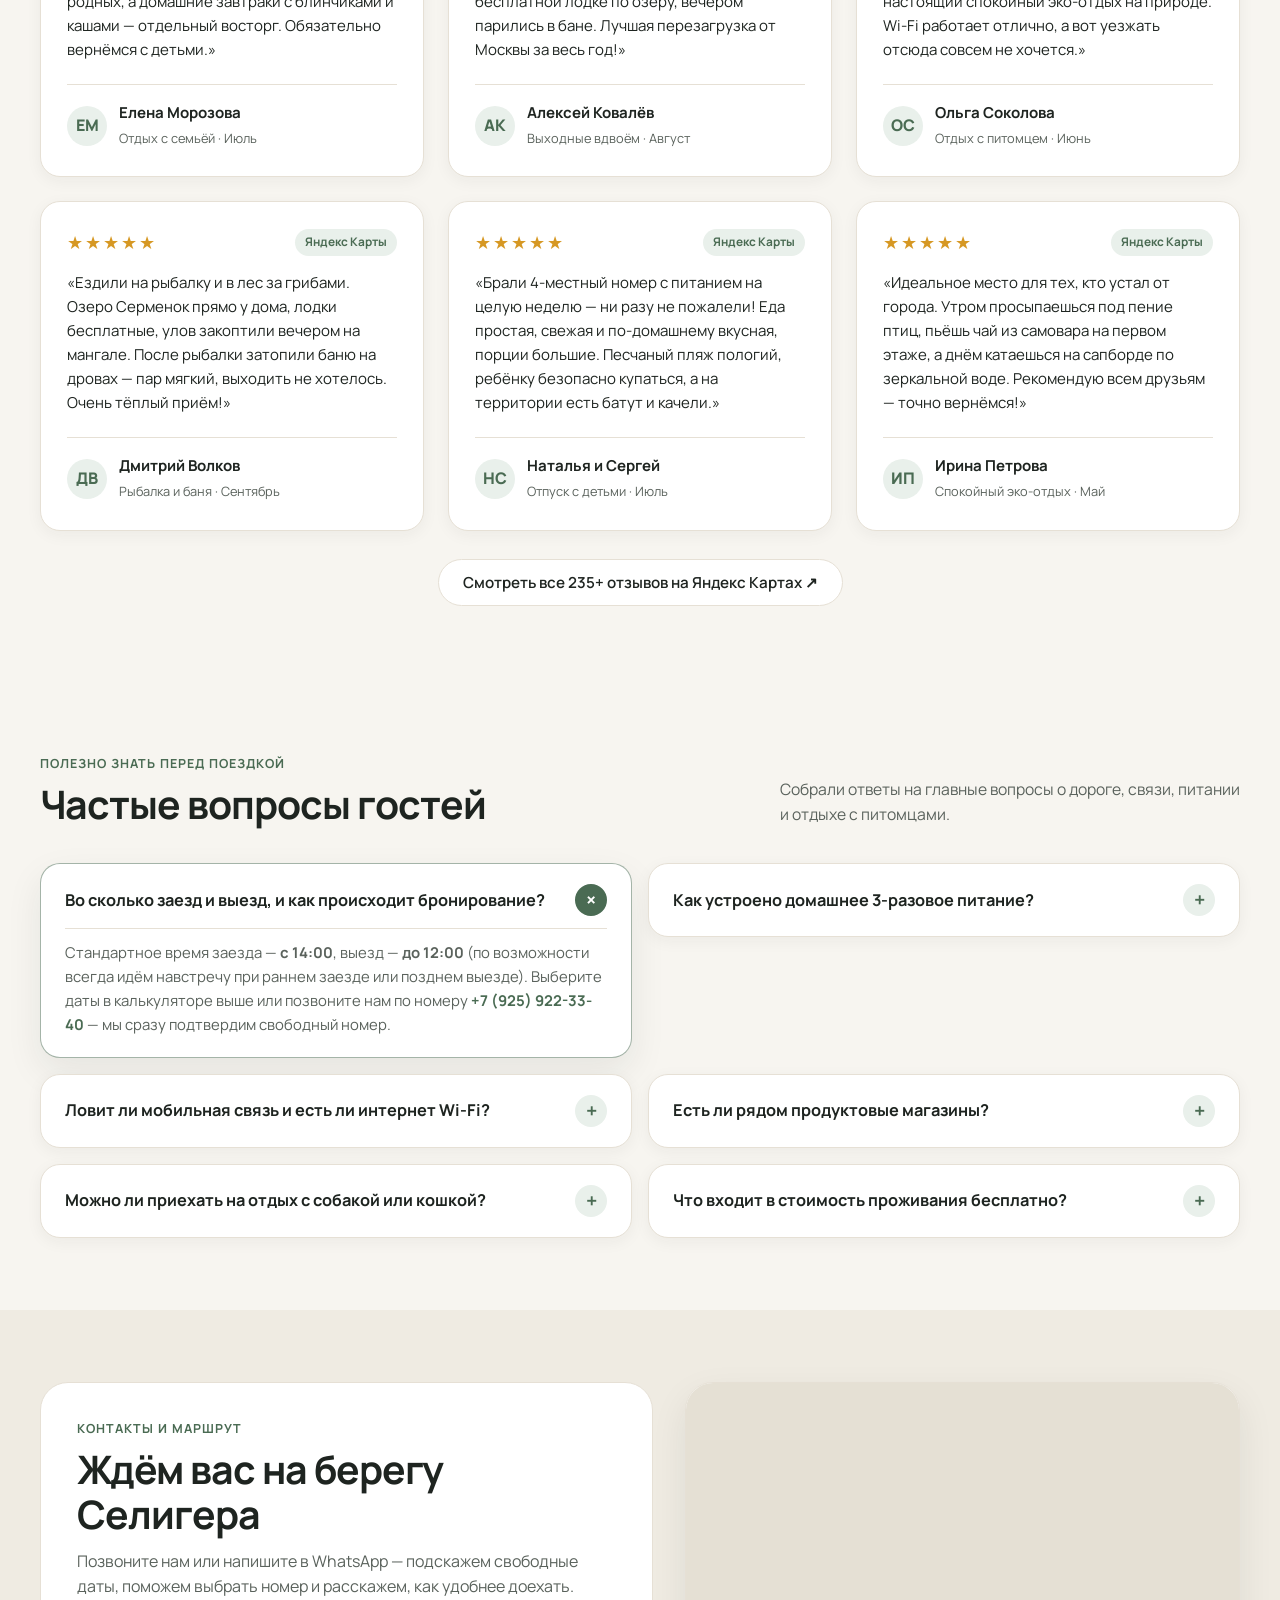
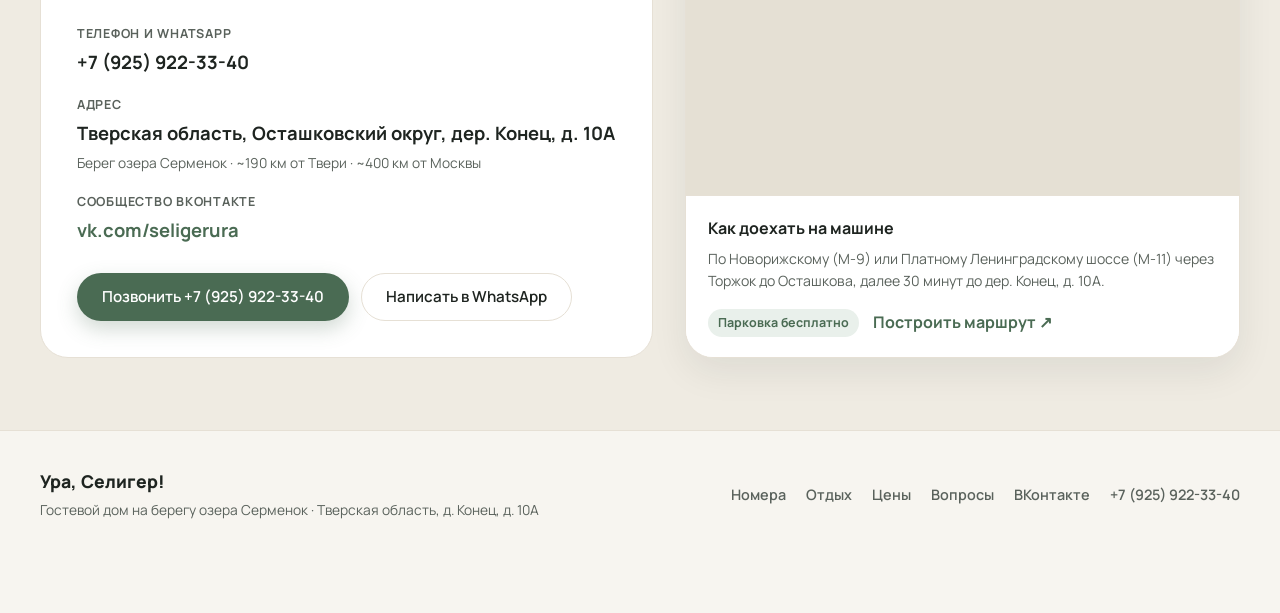
==== commit 0a28200a: "QA-исправления: мобильный адаптив, модалка номеров, форма заявки, Яндекс Карта, Scroll Reveal и вёрс" ====
--- a/index.html
+++ b/index.html
@@ -8,7 +8,7 @@
   <link rel="preconnect" href="https://fonts.googleapis.com" />
   <link rel="preconnect" href="https://fonts.gstatic.com" crossorigin />
   <link href="https://fonts.googleapis.com/css2?family=Manrope:wght@400;500;600;700;800&display=swap" rel="stylesheet" />
-  <link rel="stylesheet" href="styles.css?v=4" />
+  <link rel="stylesheet" href="styles.css?v=5" />
 </head>
 <body>
   <!-- Шапка сайта (в стиле Референса 1: чистая скандинавская навигация + бейдж Яндекс Карт 5.0) -->
@@ -58,6 +58,7 @@
       <a href="#calculator">Расчёт цены</a>
       <a href="#gallery">Фотографии</a>
       <a href="#reviews">Отзывы гостей (5.0 ★)</a>
+      <a href="#faq">Частые вопросы</a>
       <a href="#contacts">Как добраться и контакты</a>
       <a href="tel:+79259223340" class="mobile-phone">+7 (925) 922-33-40</a>
     </nav>
@@ -80,7 +81,7 @@
 
           <div class="hero-content">
             <div class="hero-badges">
-              <span class="glass-badge">🏆 Награда «Хорошее место» · 235+ оценок</span>
+              <span class="glass-badge">🏆 «Хорошее место» · 235+ оценок</span>
               <span class="glass-badge">📍 д. Конец, оз. Серменок (Селигер)</span>
             </div>
             <h1>Ура, Селигер!</h1>
@@ -260,8 +261,8 @@
               </ul>
               <div class="room-footer">
                 <div class="room-price">
-                  <strong>5 000 ₽</strong>
-                  <span>/ ночь за двоих (+2 000 ₽ доп.)</span>
+                  <strong>5&nbsp;000&nbsp;₽</strong>
+                  <span>за двоих · доп. +2&nbsp;000&nbsp;₽</span>
                 </div>
                 <button type="button" class="btn btn-primary open-room-modal" data-room="family">
                   Обзор номера
@@ -311,8 +312,8 @@
               </ul>
               <div class="room-footer">
                 <div class="room-price">
-                  <strong>от 3 000 ₽</strong>
-                  <span>/ ночь (5 000 ₽ за двоих)</span>
+                  <strong>от 3&nbsp;000&nbsp;₽</strong>
+                  <span>/ ночь (5&nbsp;000&nbsp;₽ за двоих)</span>
                 </div>
                 <button type="button" class="btn btn-outline open-room-modal" data-room="double">
                   Обзор номера
@@ -861,13 +862,12 @@
           <div class="contacts-map-card">
             <div class="map-frame-wrap">
               <iframe
-                src="https://yandex.ru/map-widget/v1/?oid=99326439256&ol=biz&z=13"
+                src="https://yandex.ru/map-widget/v1/?ll=32.9861%2C57.1717&z=13&pt=32.9861,57.1717,pm2gnm"
                 width="100%"
-                height="100%"
+                height="340"
                 frameborder="0"
                 allowfullscreen="true"
-                loading="lazy"
-                title="Интерактивная Яндекс Карта — Гостевой дом Ура, Селигер!"
+                title="Интерактивная Яндекс Карта — Гостевой дом Ура, Селигер! (д. Конец, оз. Серменок)"
               ></iframe>
             </div>
             <div class="route-card route-card-bottom">
@@ -904,6 +904,7 @@
         <a href="#rooms">Номера</a>
         <a href="#leisure">Отдых</a>
         <a href="#calculator">Цены</a>
+        <a href="#faq">Вопросы</a>
         <a href="https://vk.com/seligerura" target="_blank" rel="noopener noreferrer">ВКонтакте</a>
         <a href="tel:+79259223340">+7 (925) 922-33-40</a>
       </div>
@@ -916,7 +917,7 @@
       <button type="button" class="modal-close" data-close-dialog aria-label="Закрыть окно">✕</button>
       <div class="modal-gallery">
         <div class="modal-main-stage">
-          <img src="" alt="" id="modalMainImg" />
+          <img src="data:image/svg+xml,%3Csvg xmlns='http://www.w3.org/2000/svg' width='1' height='1'/%3E" alt="Фотография номера" id="modalMainImg" />
           <button type="button" class="modal-nav prev" id="modalPrevBtn" aria-label="Предыдущее фото номера">‹</button>
           <button type="button" class="modal-nav next" id="modalNextBtn" aria-label="Следующее фото номера">›</button>
           <div class="modal-photo-caption" id="modalPhotoCaption"></div>
@@ -947,7 +948,7 @@
       <button type="button" class="modal-close" data-close-dialog aria-label="Закрыть окно">✕</button>
       <span class="eyebrow">Прямая заявка</span>
       <h3 id="requestModalTitle">Оставить заявку на бронь</h3>
-      <p class="modal-sub">Перезвоним или напишем в WhatsApp в течение 15 минут, чтобы подтвердить свободные даты.</p>
+      <p class="modal-sub">Укажите имя и телефон — мы сразу подготовим заполненную заявку для отправки администратору в WhatsApp или для быстрого звонка.</p>
 
       <form id="callbackForm" class="callback-form">
         <div class="form-group">
@@ -962,16 +963,21 @@
           <label for="guestComment">Пожелания (необязательно)</label>
           <textarea id="guestComment" name="comment" rows="3" placeholder="Даты, баня, поездка с питомцем..."></textarea>
         </div>
-        <button type="submit" class="btn btn-primary btn-full">Отправить заявку</button>
+        <button type="submit" class="btn btn-primary btn-full">Сформировать заявку</button>
       </form>
 
       <div class="form-success" id="callbackSuccess" hidden>
         <div class="success-icon">✓</div>
-        <h4>Заявка сформирована!</h4>
+        <h4>Заявка готова к отправке!</h4>
         <p id="callbackSummaryText"></p>
-        <a href="#" id="callbackWhatsappLink" target="_blank" rel="noopener noreferrer" class="btn btn-primary btn-full">
-          Открыть заявку в WhatsApp
-        </a>
+        <div class="modal-cta-row">
+          <a href="#" id="callbackWhatsappLink" target="_blank" rel="noopener noreferrer" class="btn btn-primary btn-full">
+            Отправить в WhatsApp
+          </a>
+          <a href="tel:+79259223340" class="btn btn-outline btn-full">
+            Позвонить +7 (925) 922-33-40
+          </a>
+        </div>
       </div>
     </div>
   </dialog>
@@ -982,7 +988,7 @@
       <button type="button" class="lightbox-close" data-close-dialog aria-label="Закрыть фото">✕</button>
       <button type="button" class="lightbox-nav prev" id="lbPrev" aria-label="Предыдущее фото">‹</button>
       <figure class="lightbox-figure">
-        <img src="" alt="" id="lbImg" />
+        <img src="data:image/svg+xml,%3Csvg xmlns='http://www.w3.org/2000/svg' width='1' height='1'/%3E" alt="Просмотр фотографии" id="lbImg" />
         <figcaption id="lbCaption"></figcaption>
       </figure>
       <button type="button" class="lightbox-nav next" id="lbNext" aria-label="Следующее фото">›</button>
@@ -1002,6 +1008,6 @@
     </span>
   </a>
 
-  <script src="script.js?v=4"></script>
+  <script src="script.js?v=5"></script>
 </body>
 </html>
--- a/styles.css
+++ b/styles.css
@@ -35,13 +35,22 @@
   font-size: 16px;
 }
 
+[hidden] {
+  display: none !important;
+}
+
 body {
   margin: 0;
   font-family: "Manrope", -apple-system, BlinkMacSystemFont, "Segoe UI", sans-serif;
   background-color: var(--bg-page);
   color: var(--ink);
   line-height: 1.6;
+  overflow-x: clip;
   -webkit-font-smoothing: antialiased;
+}
+
+section[id] {
+  scroll-margin-top: 88px;
 }
 
 img {
@@ -221,7 +230,10 @@
   border: 1px solid transparent;
   cursor: pointer;
   transition: background-color var(--transition), transform var(--transition), border-color var(--transition), box-shadow var(--transition);
-  white-space: nowrap;
+  text-align: center;
+  max-width: 100%;
+  white-space: normal;
+  line-height: 1.3;
 }
 
 .btn:active {
@@ -556,6 +568,11 @@
   transition: transform 0.45s ease;
 }
 
+.room-img.is-portrait {
+  object-fit: contain;
+  background: #1c221e;
+}
+
 .room-card:hover .room-img {
   transform: scale(1.03);
 }
@@ -639,15 +656,15 @@
 
 .carousel-dots {
   position: absolute;
-  bottom: 12px;
-  left: 50%;
-  transform: translateX(-50%);
+  bottom: 16px;
+  left: 12px;
   display: flex;
   gap: 6px;
   padding: 5px 9px;
   border-radius: 999px;
-  background: rgba(20, 24, 21, 0.35);
+  background: rgba(20, 24, 21, 0.48);
   backdrop-filter: blur(6px);
+  z-index: 2;
 }
 
 .carousel-dot {
@@ -736,6 +753,13 @@
   gap: 12px;
 }
 
+.room-price {
+  min-height: 44px;
+  display: flex;
+  flex-direction: column;
+  justify-content: center;
+}
+
 .room-price strong {
   display: block;
   font-size: 1.24rem;
@@ -747,6 +771,7 @@
 .room-price span {
   font-size: 0.78rem;
   color: var(--ink-muted);
+  line-height: 1.3;
 }
 
 .children-note {
@@ -789,12 +814,13 @@
   border-radius: var(--radius-md);
   overflow: hidden;
   display: grid;
-  grid-template-columns: 0.95fr 1.05fr;
+  grid-template-columns: 245px 1fr;
   box-shadow: var(--shadow-sm);
 }
 
 .leisure-img-wrap {
-  min-height: 240px;
+  min-height: 260px;
+  height: 100%;
   overflow: hidden;
 }
 
@@ -1321,7 +1347,7 @@
 
 .map-frame-wrap {
   flex: 1;
-  min-height: 310px;
+  min-height: 340px;
   background: #e5e0d4;
 }
 
@@ -1329,14 +1355,18 @@
   display: block;
   width: 100%;
   height: 100%;
-  min-height: 310px;
+  min-height: 340px;
   border: 0;
+}
+
+.route-card {
+  padding: 20px 22px;
+  background: var(--surface);
 }
 
 .route-card-bottom {
   position: static;
   border-radius: 0;
-  background: var(--surface);
   border-top: 1px solid var(--border);
   box-shadow: none;
   display: flex;
@@ -1346,8 +1376,26 @@
   flex-wrap: wrap;
 }
 
-.route-card-bottom p {
-  margin-bottom: 0;
+.route-card strong {
+  display: block;
+  font-size: 1rem;
+  margin-bottom: 6px;
+}
+
+.route-card p {
+  margin: 0;
+  font-size: 0.88rem;
+  color: var(--ink-muted);
+}
+
+.route-badge {
+  display: inline-block;
+  font-size: 0.78rem;
+  font-weight: 700;
+  color: var(--pine);
+  background: var(--pine-soft);
+  padding: 4px 10px;
+  border-radius: 999px;
 }
 
 .route-card-actions {
@@ -1529,52 +1577,11 @@
   }
 }
 
-.contacts-visual img {
-  width: 100%;
-  height: 100%;
-  object-fit: cover;
-}
-
-.route-card {
-  position: absolute;
-  left: 20px;
-  right: 20px;
-  bottom: 20px;
-  padding: 20px 22px;
-  border-radius: var(--radius-md);
-  background: rgba(255, 255, 255, 0.94);
-  backdrop-filter: blur(12px);
-  -webkit-backdrop-filter: blur(12px);
-  box-shadow: var(--shadow-md);
-}
-
-.route-card strong {
-  display: block;
-  font-size: 1rem;
-  margin-bottom: 6px;
-}
-
-.route-card p {
-  margin: 0 0 10px;
-  font-size: 0.88rem;
-  color: var(--ink-muted);
-}
-
-.route-badge {
-  display: inline-block;
-  font-size: 0.78rem;
-  font-weight: 700;
-  color: var(--pine);
-  background: var(--pine-soft);
-  padding: 4px 10px;
-  border-radius: 999px;
-}
-
 /* --------------------------------------------------------------------------
    Подвал
    -------------------------------------------------------------------------- */
 .site-footer {
-  padding: 36px 0;
+  padding: 36px 0 92px;
   border-top: 1px solid var(--border);
   background: var(--bg-page);
 }
@@ -1677,12 +1684,15 @@
   background: #1c211e;
   display: flex;
   flex-direction: column;
+  min-width: 0;
+  overflow: hidden;
 }
 
 .modal-main-stage {
   position: relative;
   flex: 1;
-  min-height: 350px;
+  min-height: 360px;
+  min-width: 0;
   background: #141816;
   display: flex;
   align-items: center;
@@ -1693,7 +1703,8 @@
 .modal-main-stage > img {
   width: 100%;
   height: 360px;
-  object-fit: cover;
+  object-fit: contain;
+  background: #141816;
 }
 
 .modal-nav {
@@ -1775,6 +1786,7 @@
   overflow-y: auto;
   display: flex;
   flex-direction: column;
+  min-width: 0;
 }
 
 .modal-info h3,
@@ -1994,9 +2006,13 @@
   .floating-call-btn {
     right: 14px;
     bottom: 14px;
-    padding: 8px 14px 8px 8px;
-  }
-  .call-btn-text small {
+    padding: 6px;
+    width: 54px;
+    height: 54px;
+    justify-content: center;
+    gap: 0;
+  }
+  .call-btn-text {
     display: none;
   }
   .leisure-card {
@@ -2014,10 +2030,17 @@
   }
   .modal-box {
     grid-template-columns: 1fr;
+    overflow-x: hidden;
     overflow-y: auto;
   }
-  .modal-gallery > img {
-    height: 230px;
+  .modal-main-stage {
+    min-height: 230px;
+  }
+  .modal-main-stage > img {
+    height: 240px;
+  }
+  .modal-info {
+    padding: 20px;
   }
   .carousel-btn {
     opacity: 0.92;
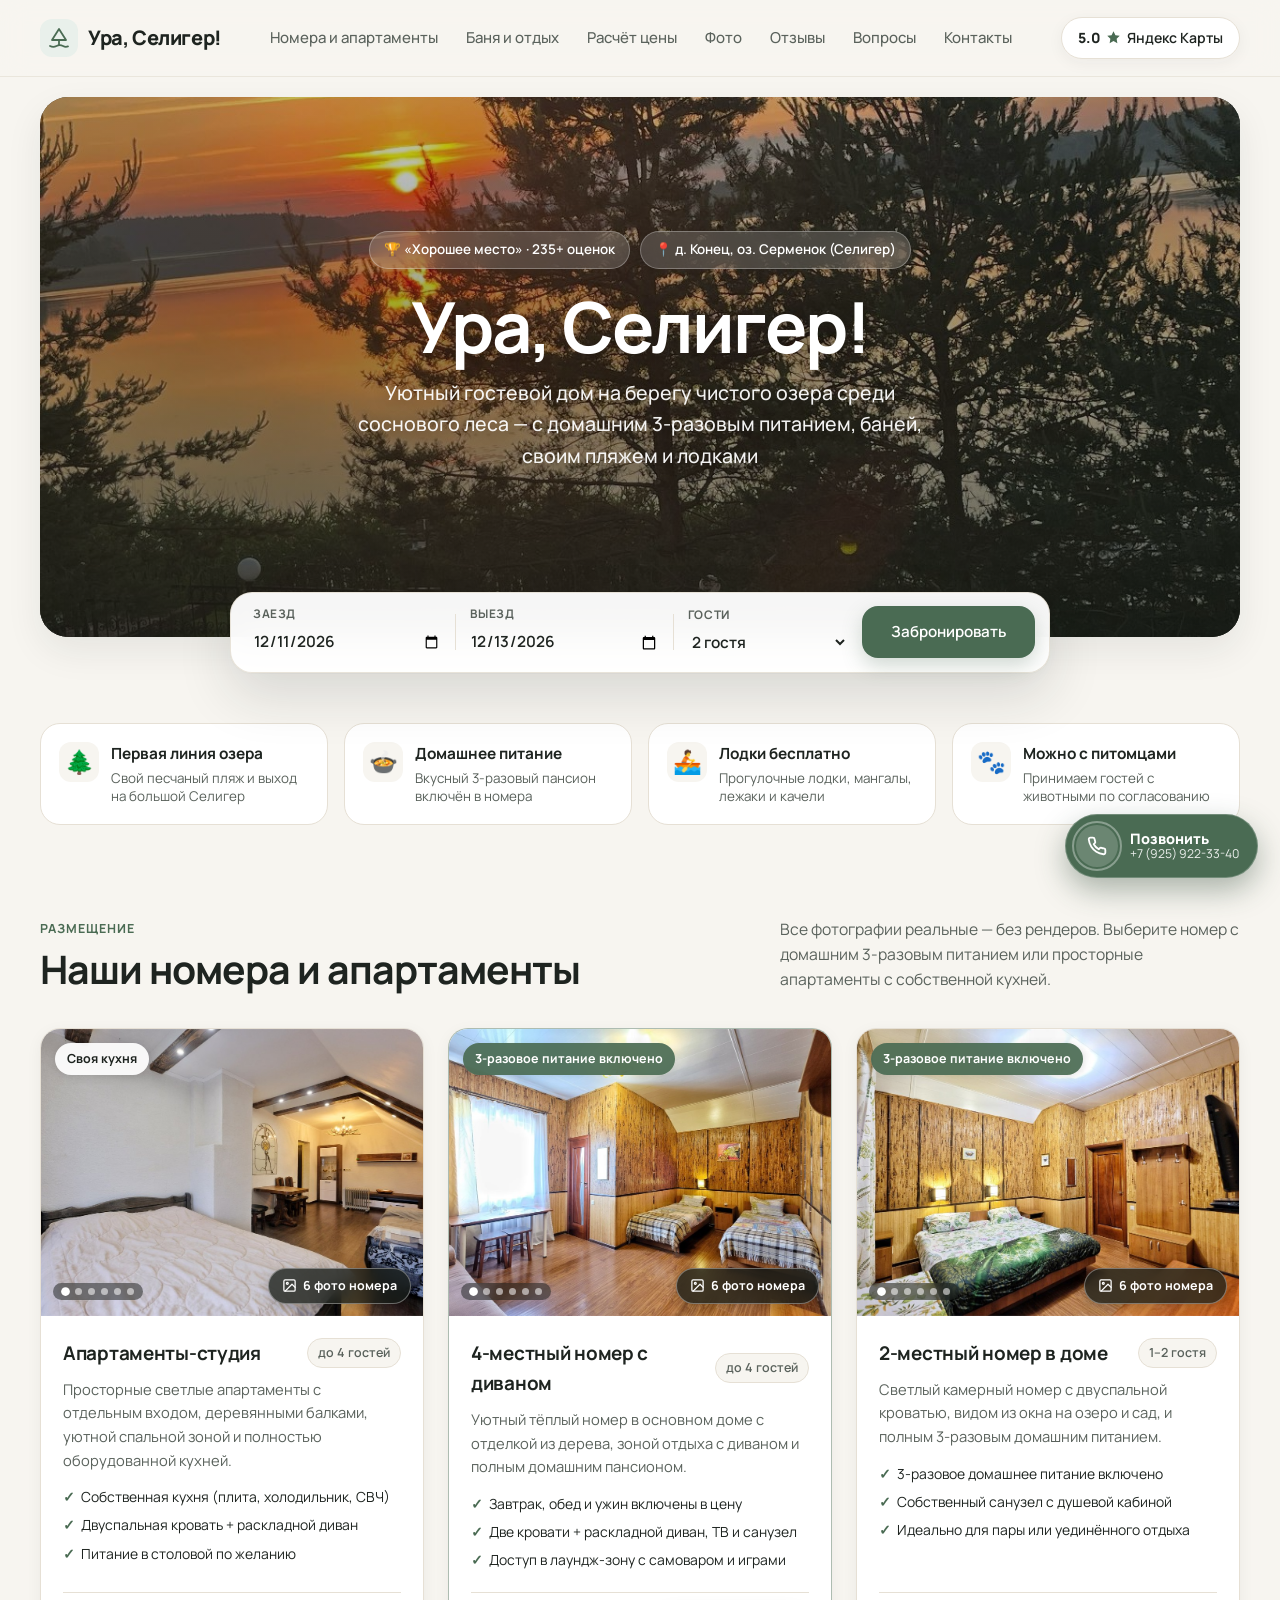
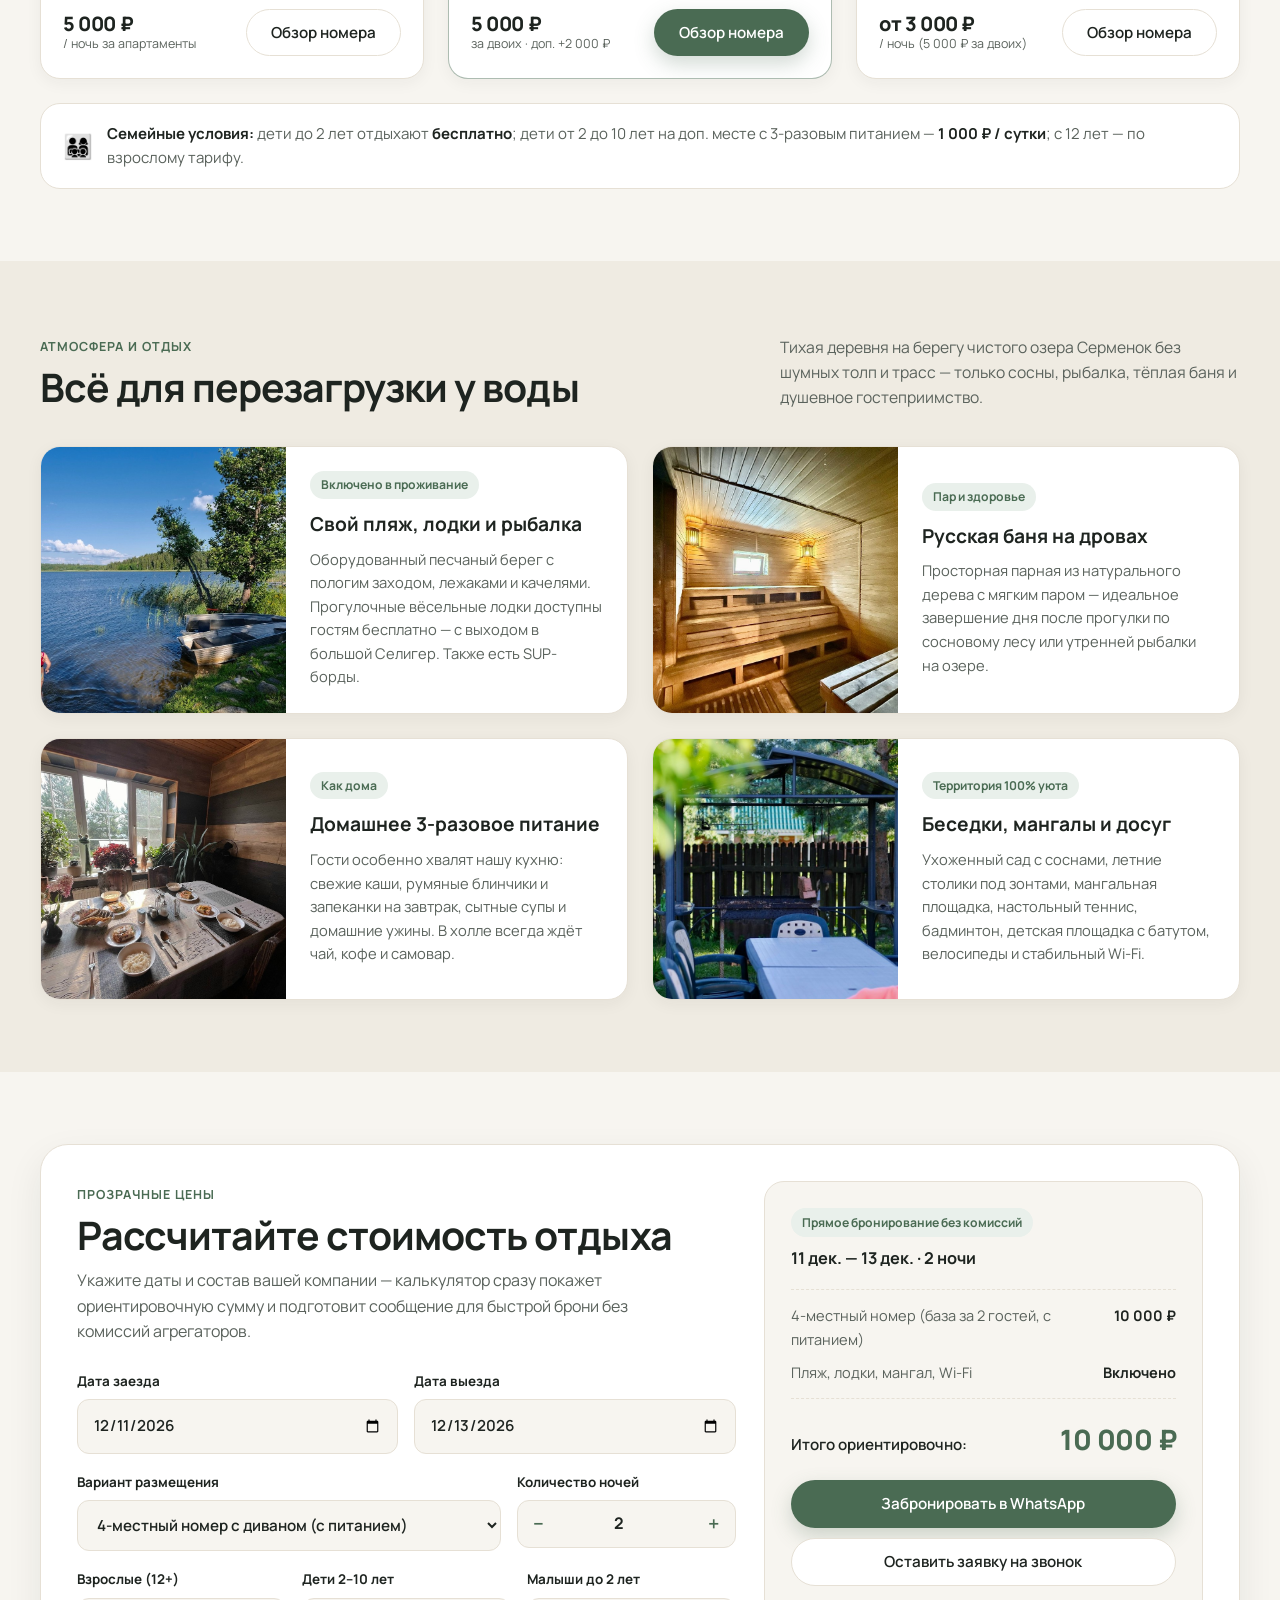
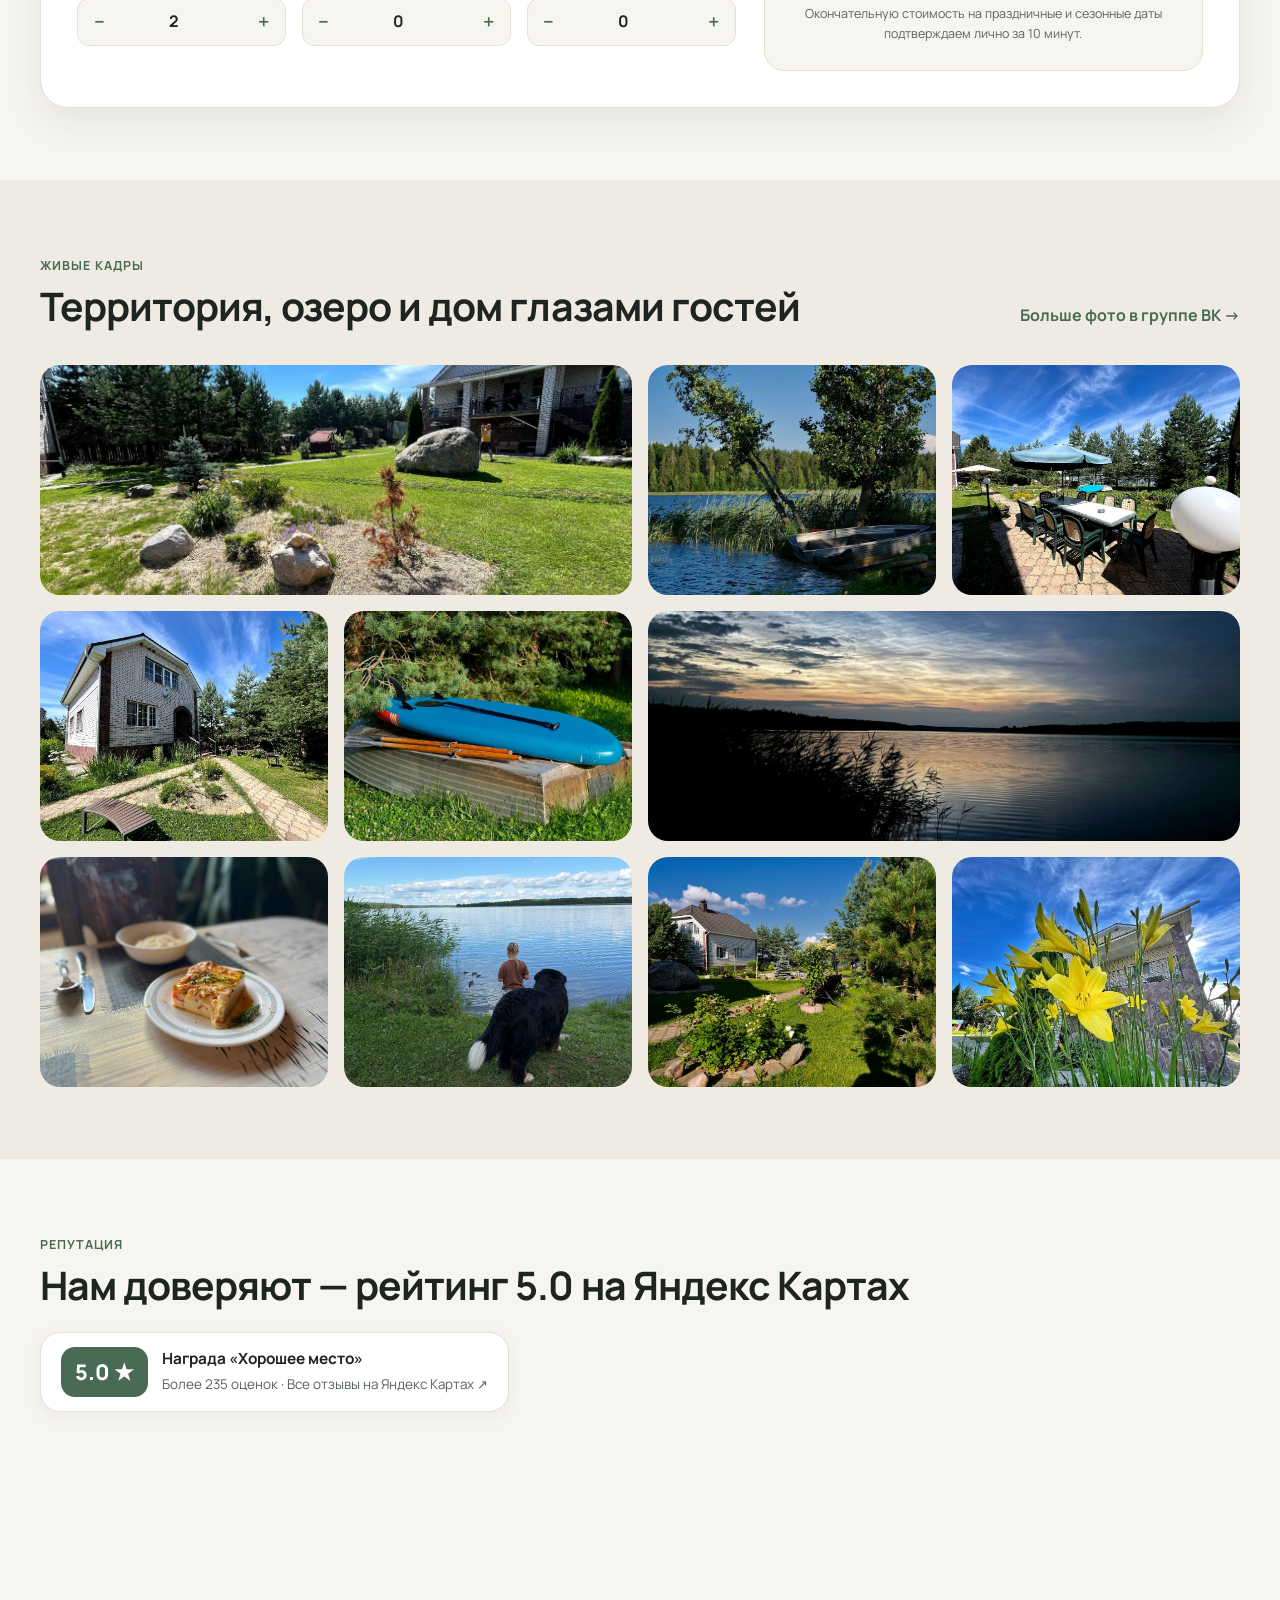
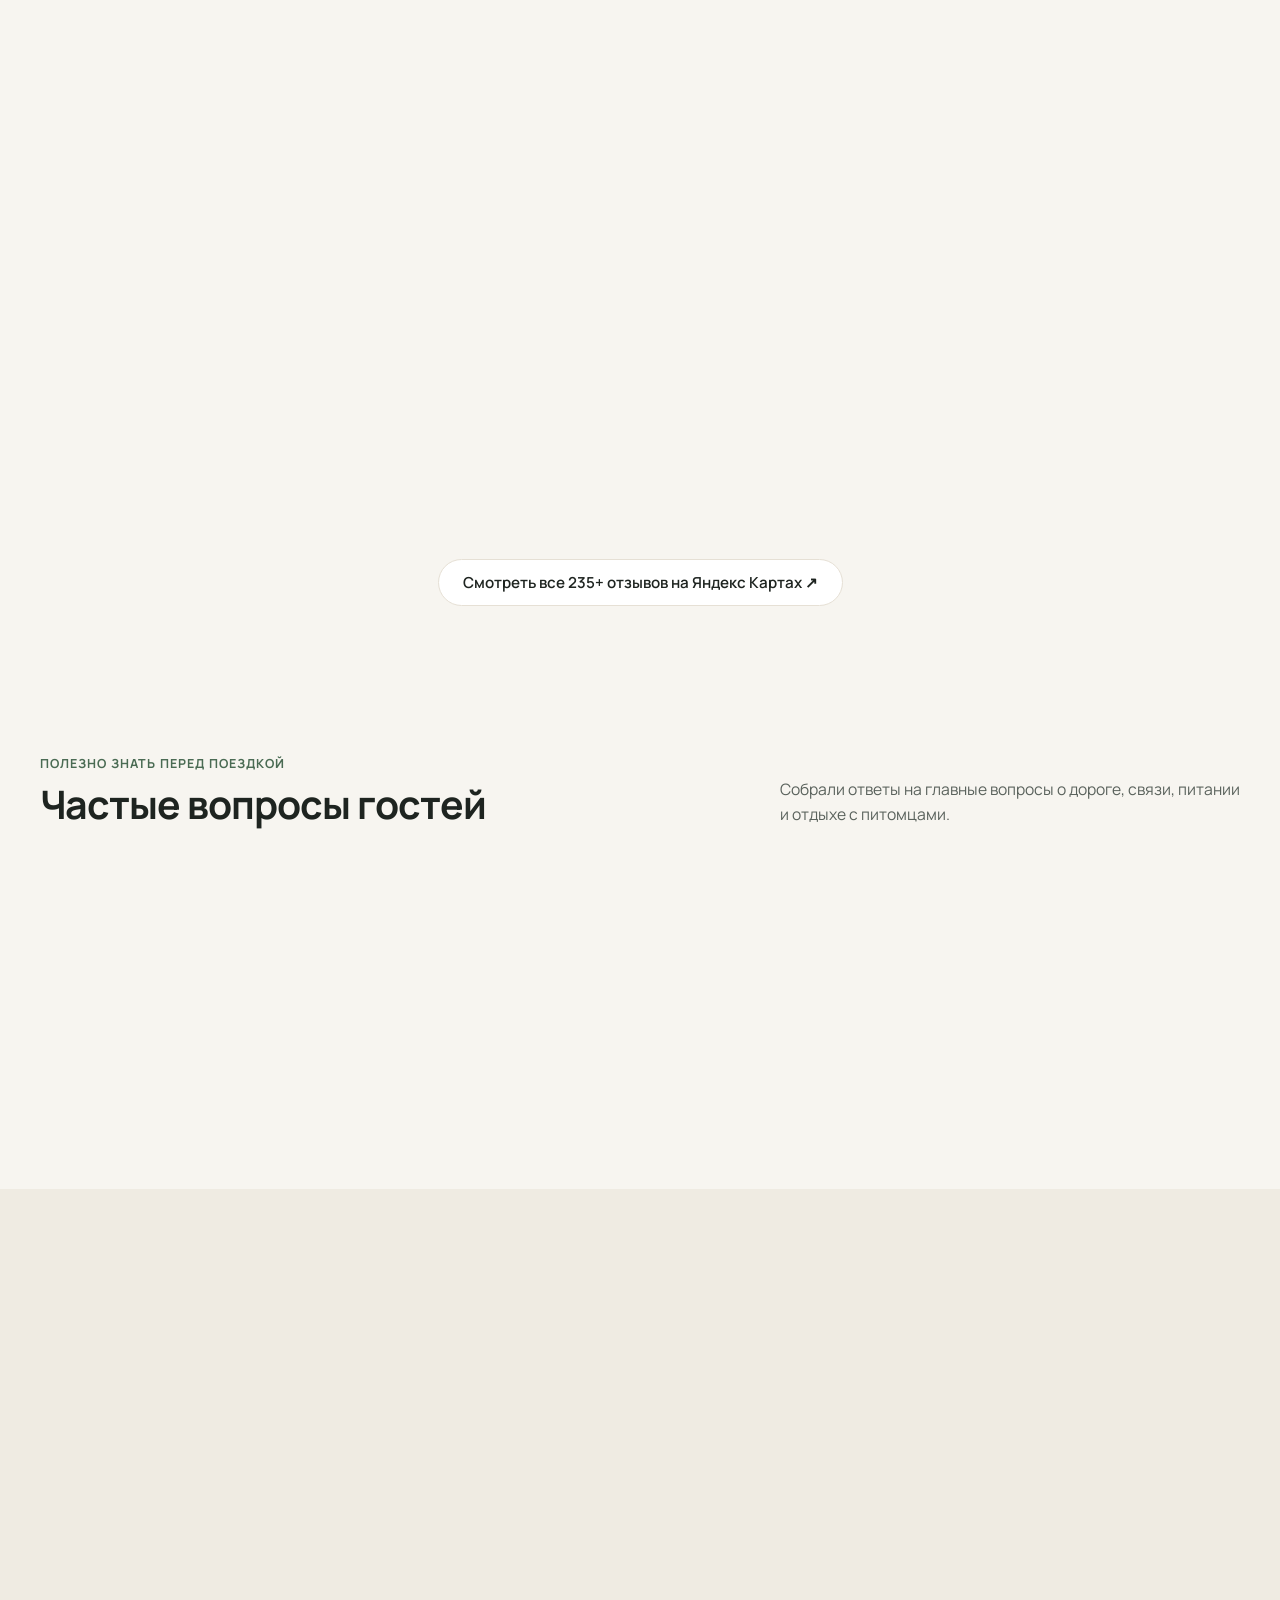
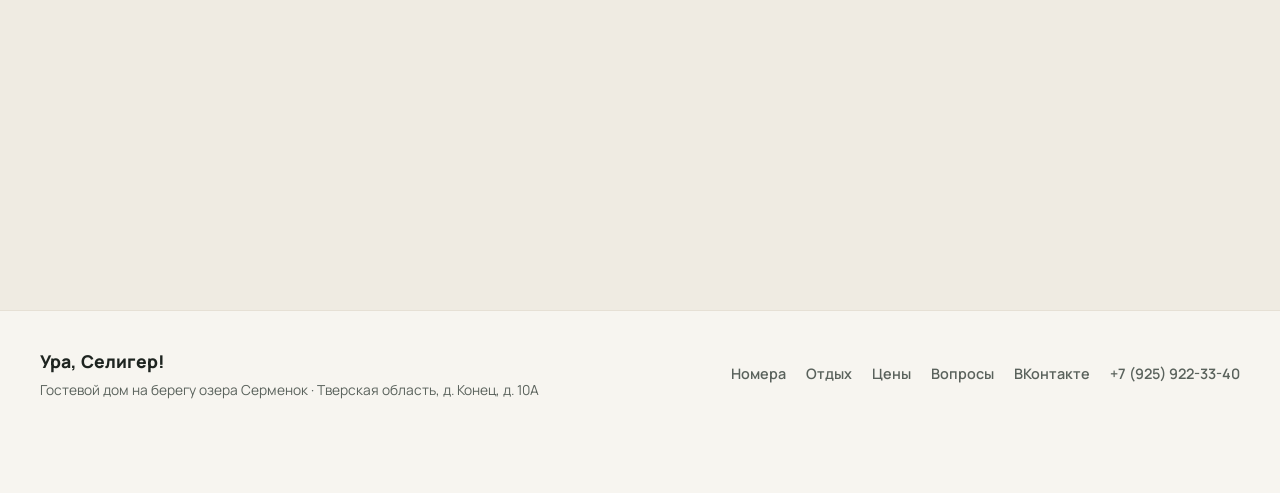
==== commit 753e7699: "Свернуть первый пункт FAQ по умолчанию" ====
--- a/index.html
+++ b/index.html
@@ -736,7 +736,7 @@
         </div>
 
         <div class="faq-grid">
-          <details class="faq-item" open>
+          <details class="faq-item">
             <summary>
               <span>Во сколько заезд и выезд, и как происходит бронирование?</span>
               <span class="faq-icon" aria-hidden="true">+</span>
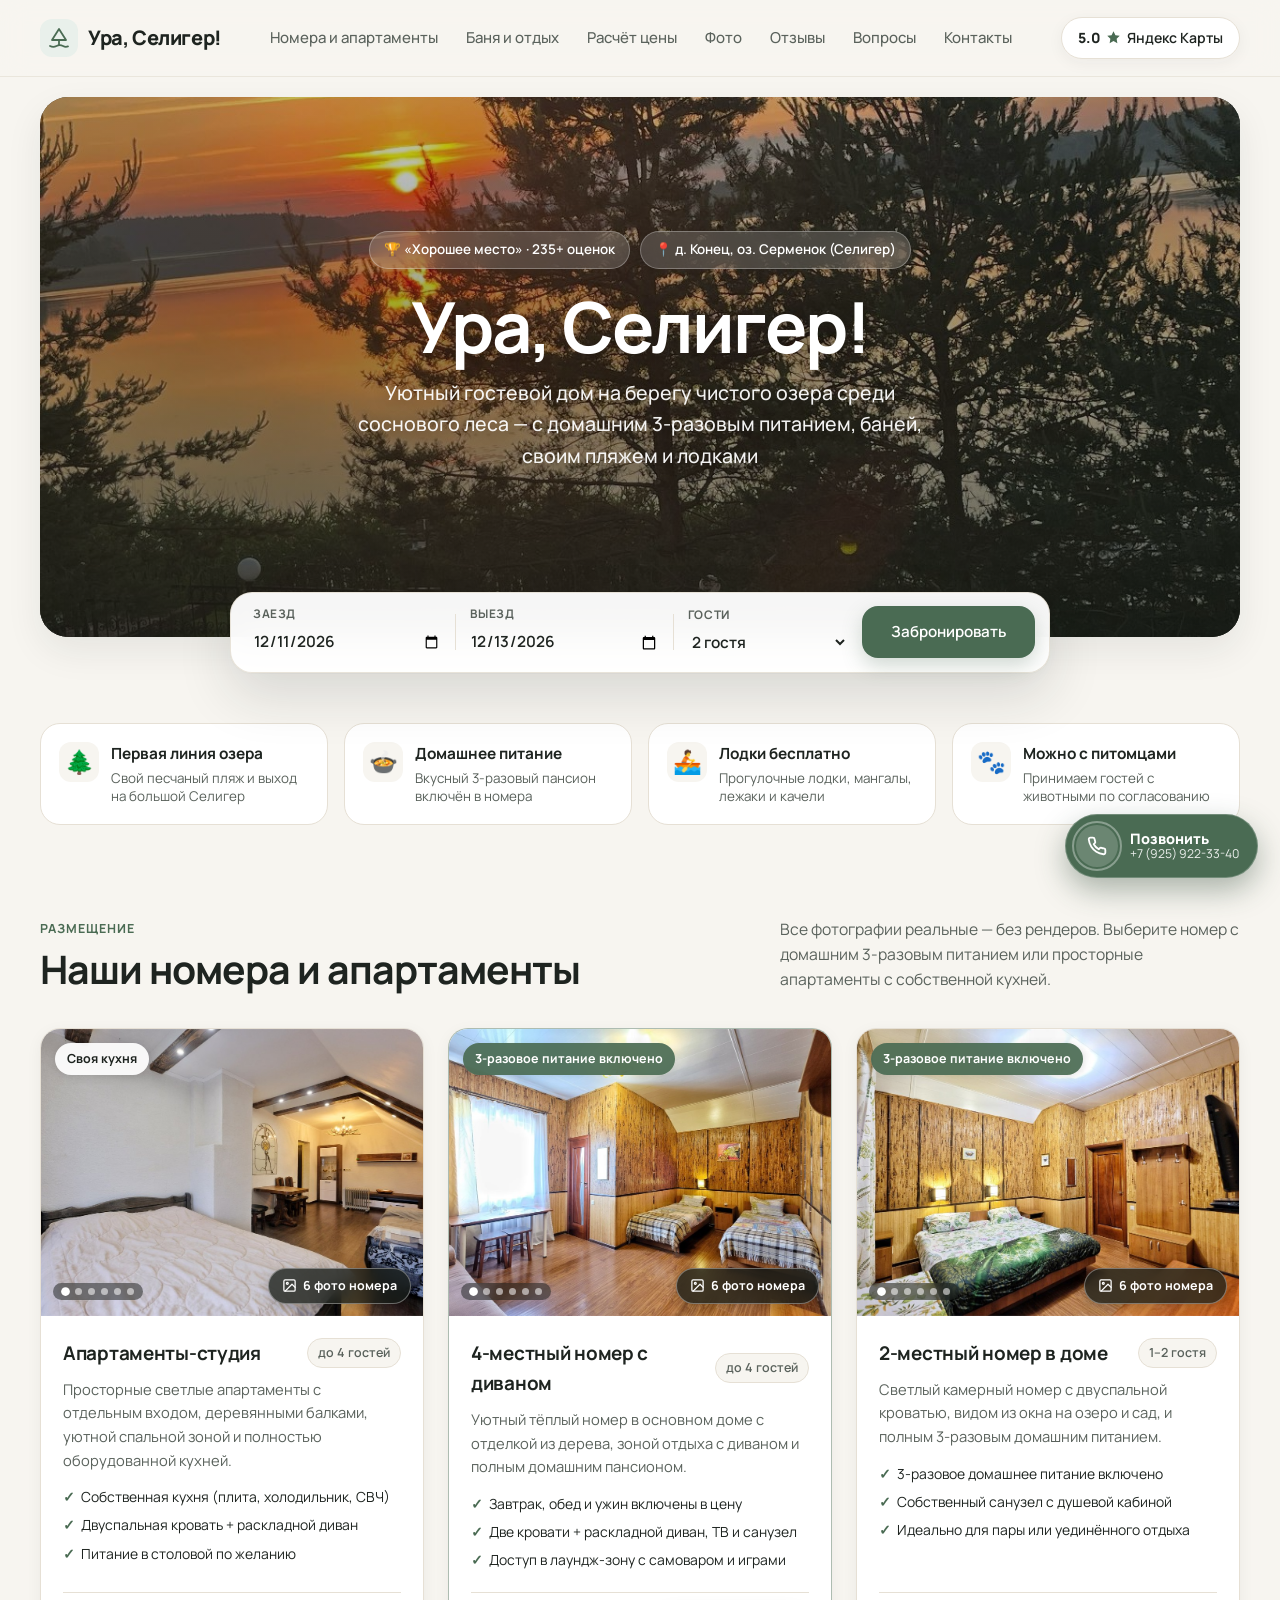
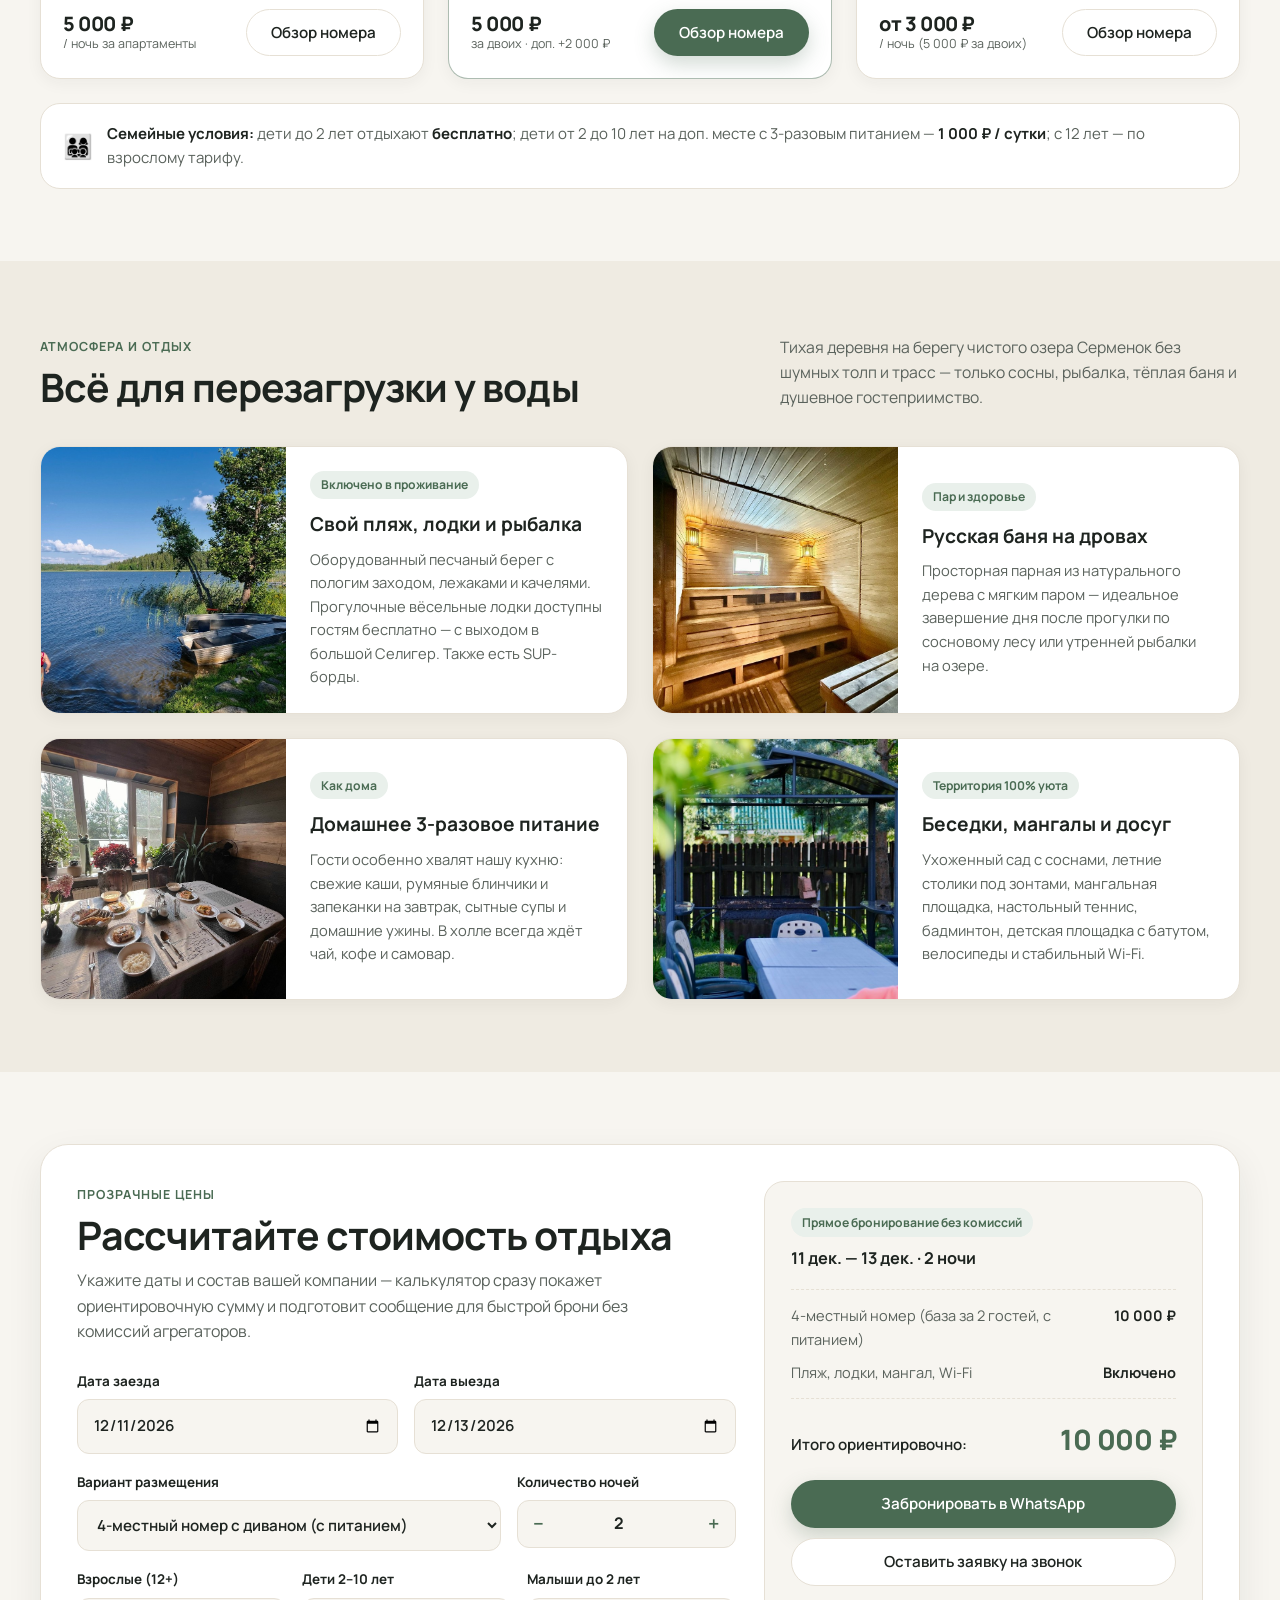
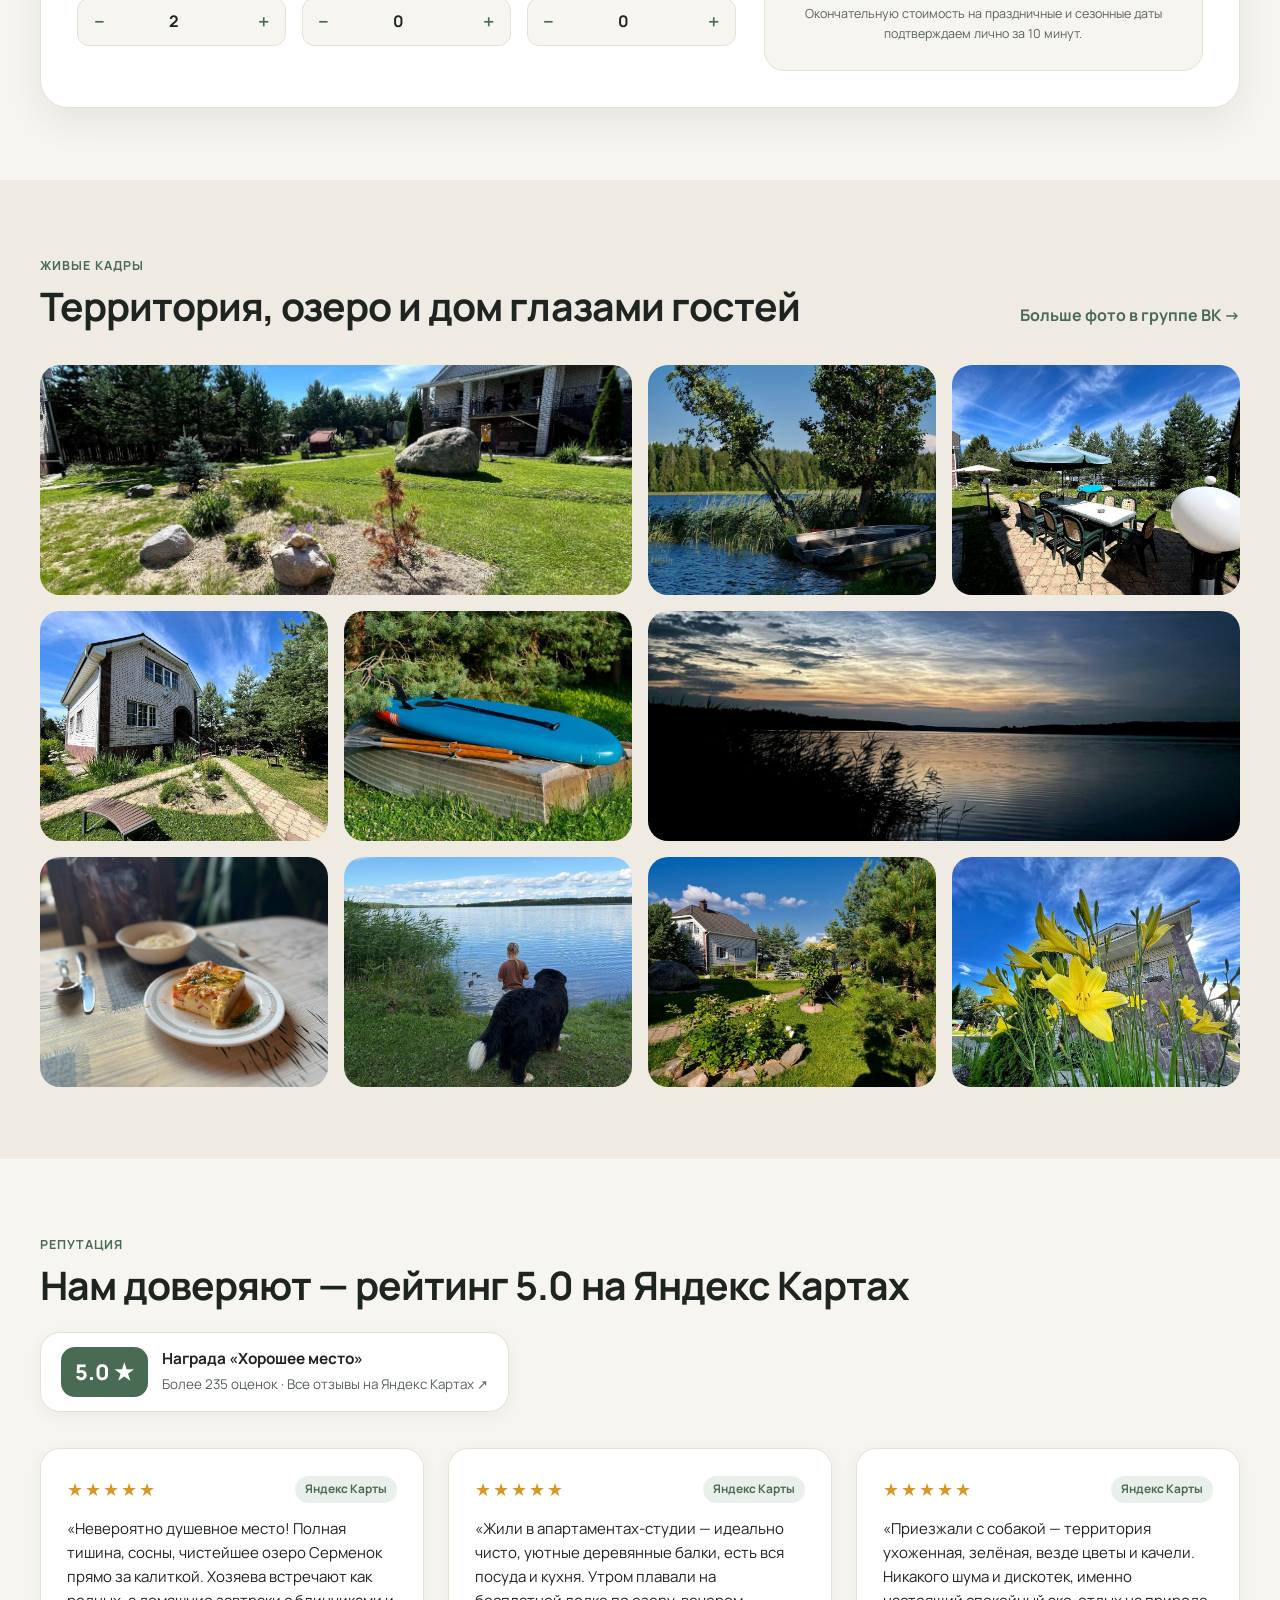
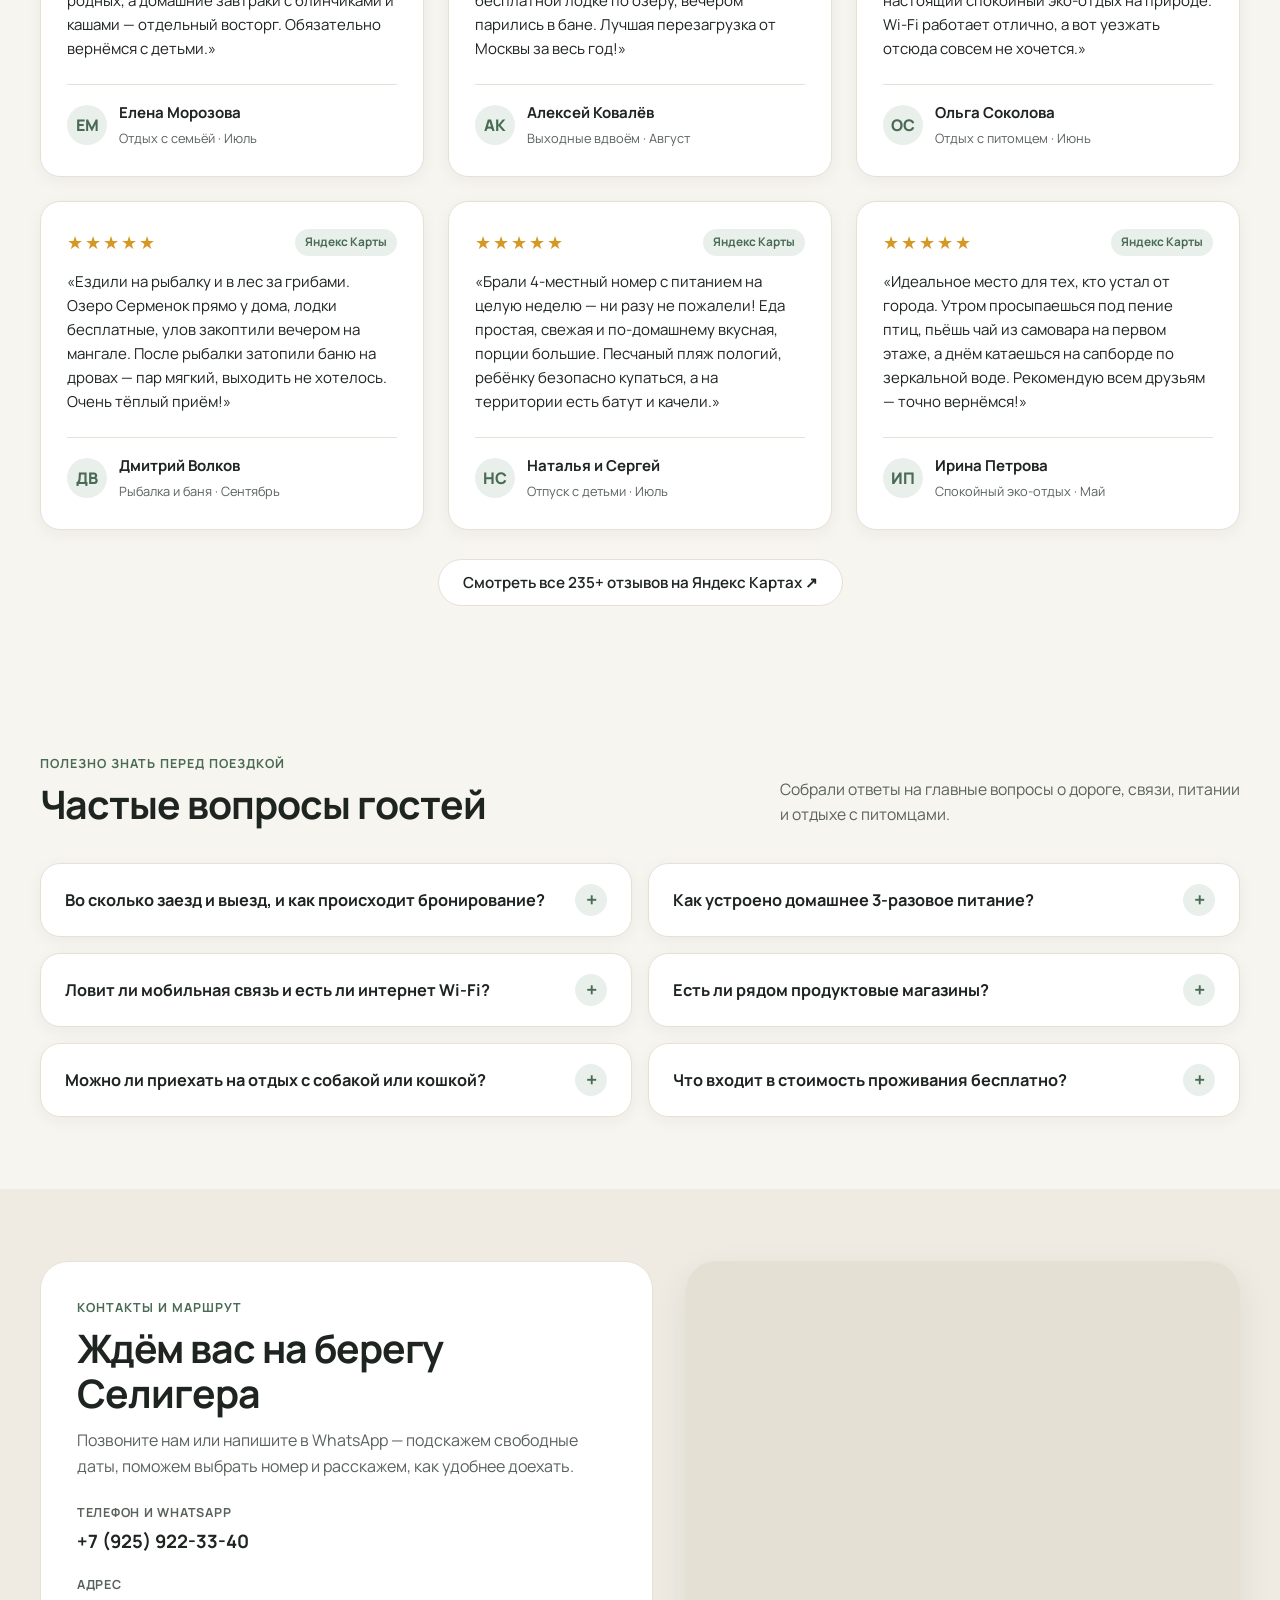
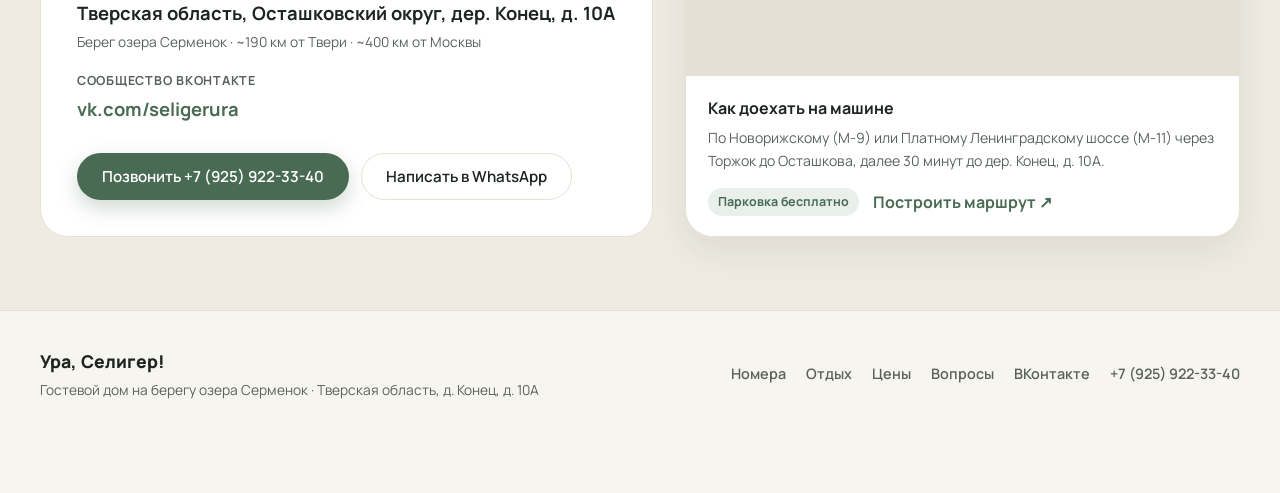
==== commit 29b13862: "Плавный скролл в самое начало по клику на логотип" ====
--- a/index.html
+++ b/index.html
@@ -10,9 +10,9 @@
   <link href="https://fonts.googleapis.com/css2?family=Manrope:wght@400;500;600;700;800&display=swap" rel="stylesheet" />
   <link rel="stylesheet" href="styles.css?v=5" />
 </head>
-<body>
+<body id="top">
   <!-- Шапка сайта (в стиле Референса 1: чистая скандинавская навигация + бейдж Яндекс Карт 5.0) -->
-  <header class="site-header" id="top">
+  <header class="site-header">
     <div class="container header-inner">
       <a href="#top" class="brand" aria-label="Ура, Селигер — на главную">
         <span class="brand-mark" aria-hidden="true">
@@ -1008,6 +1008,6 @@
     </span>
   </a>
 
-  <script src="script.js?v=5"></script>
+  <script src="script.js?v=6"></script>
 </body>
 </html>
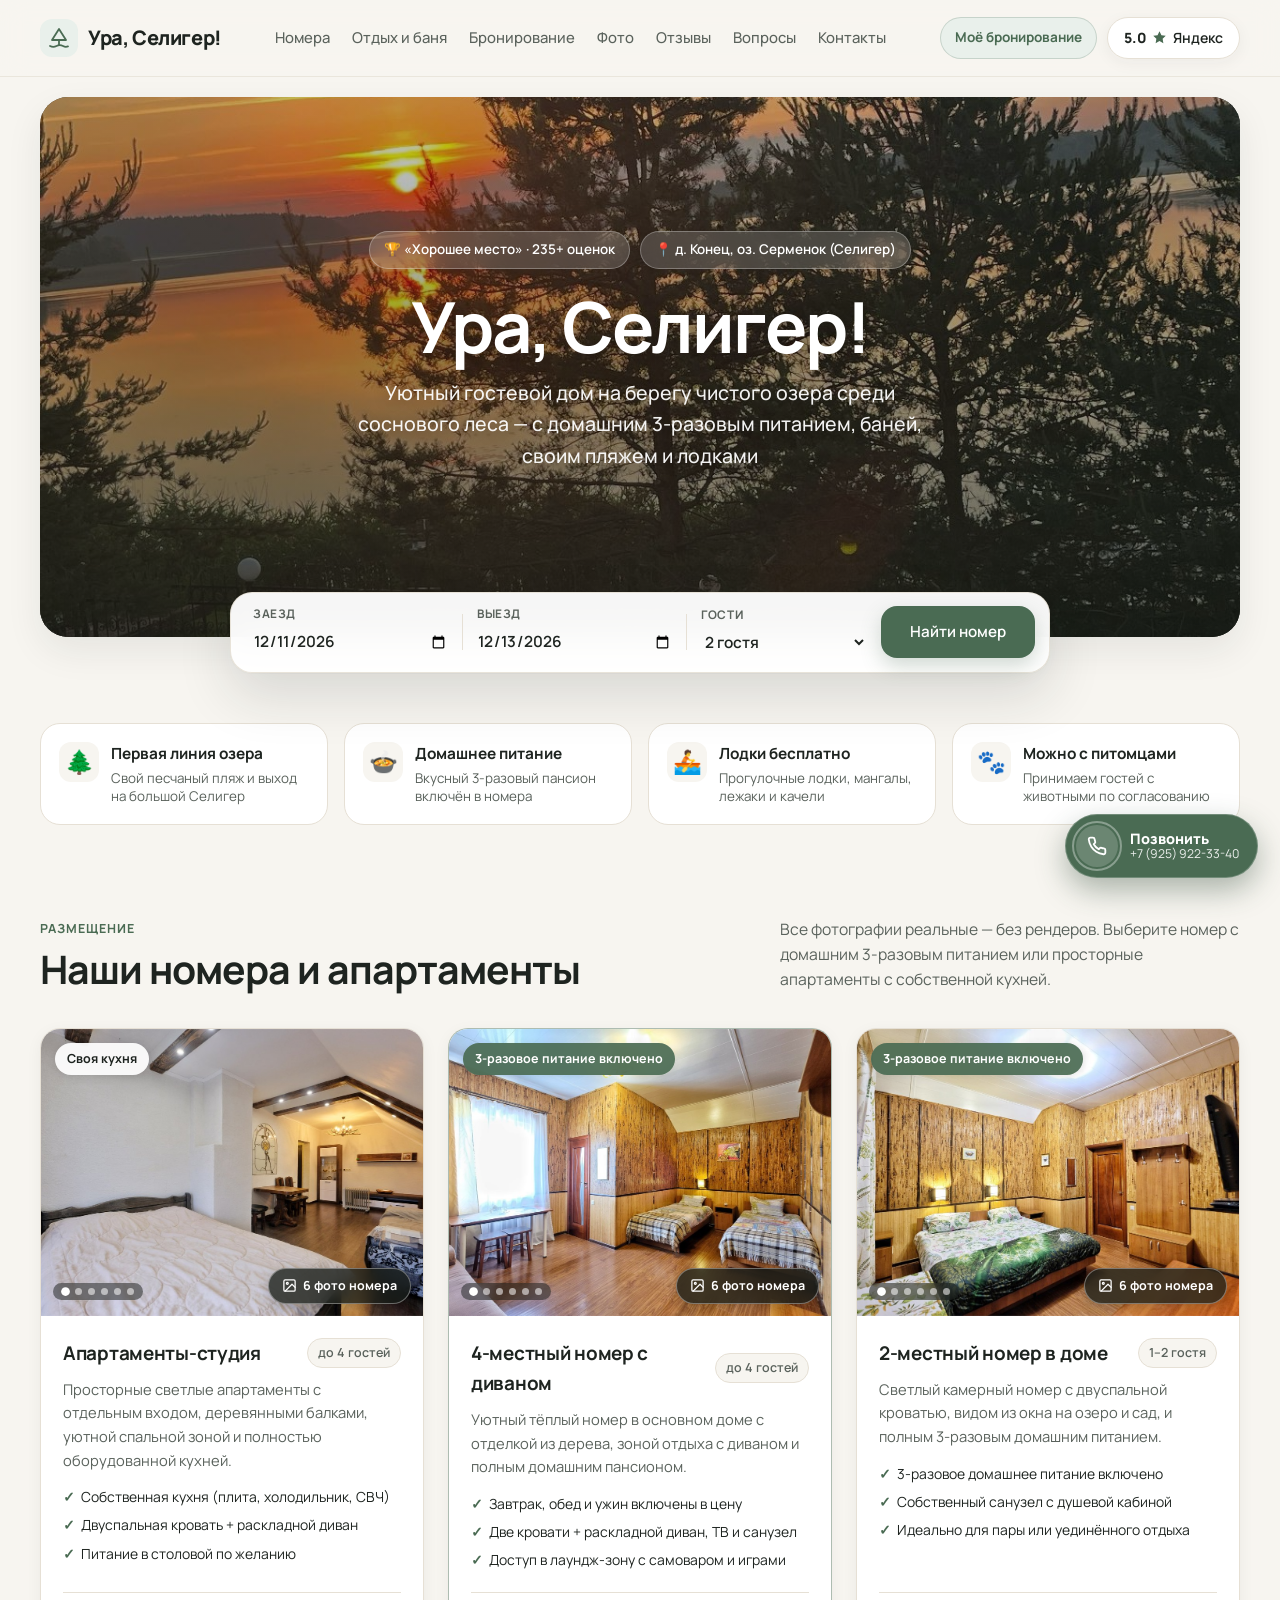
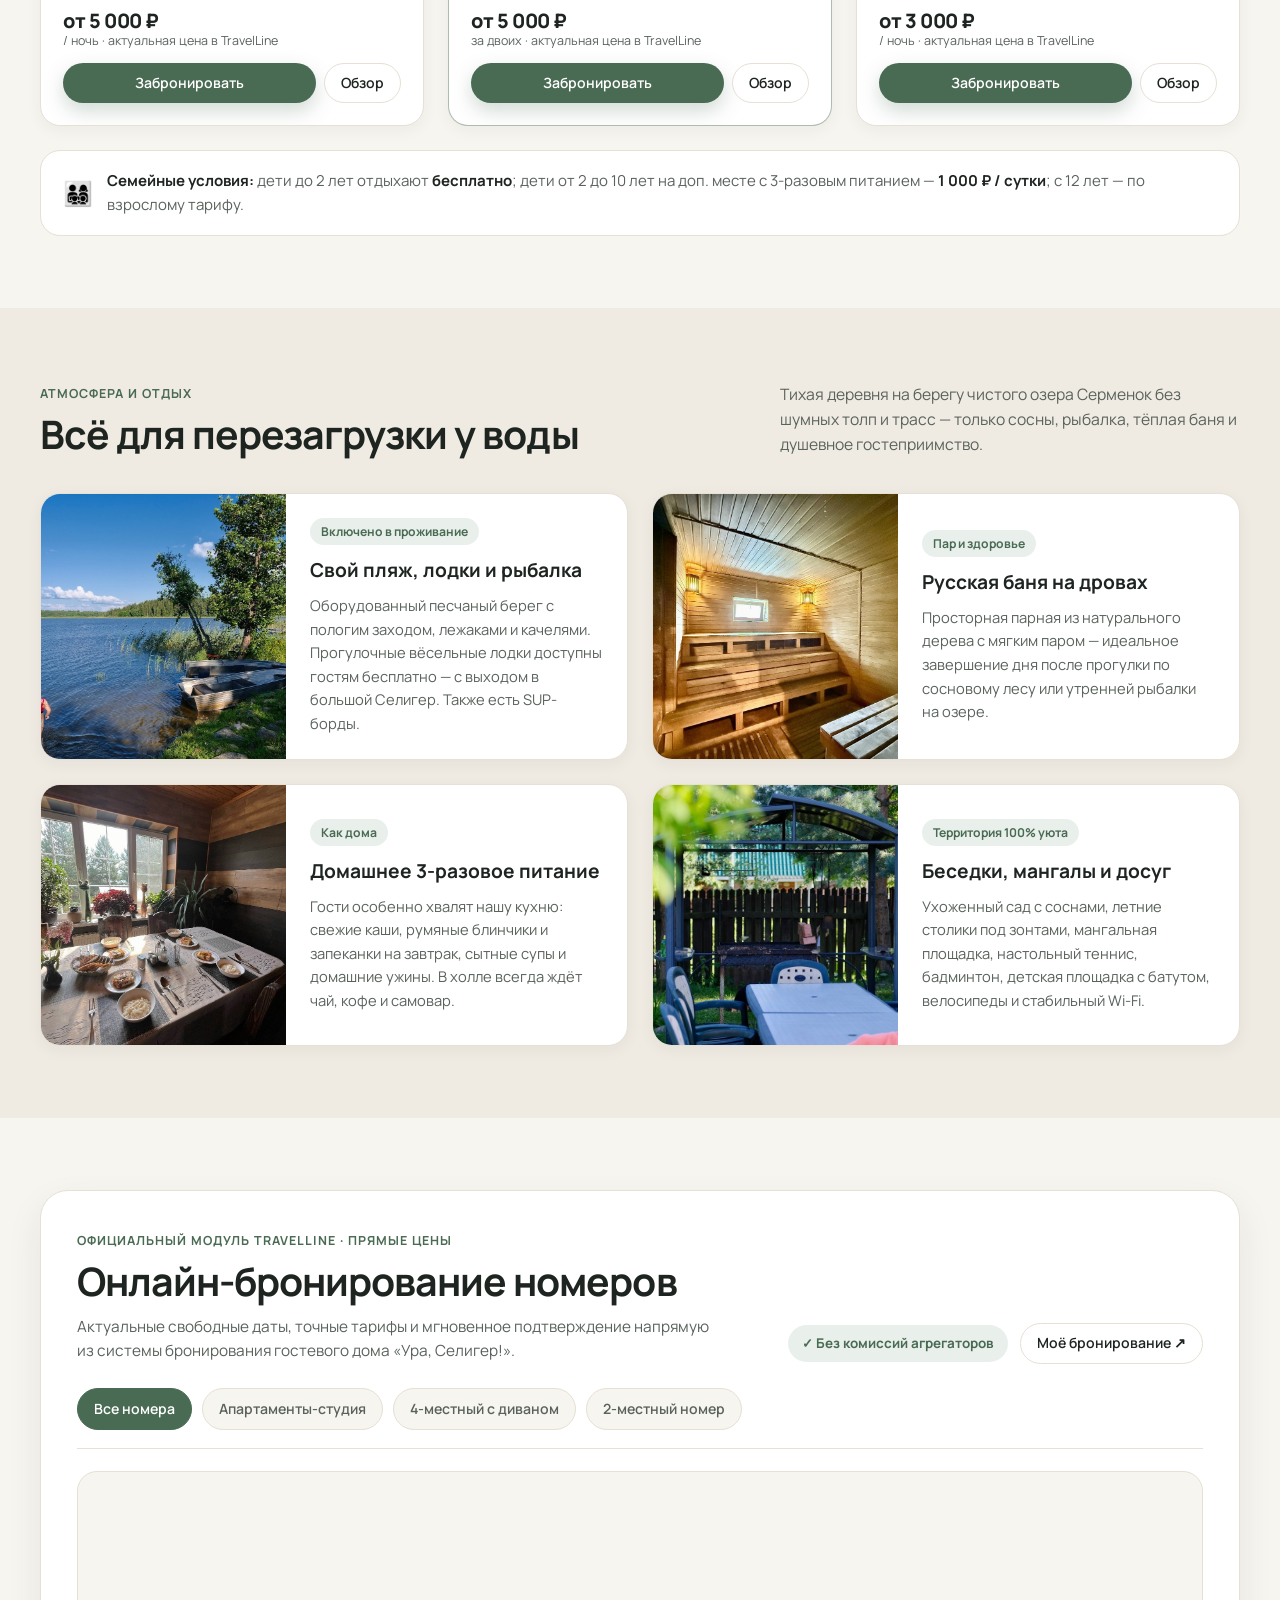
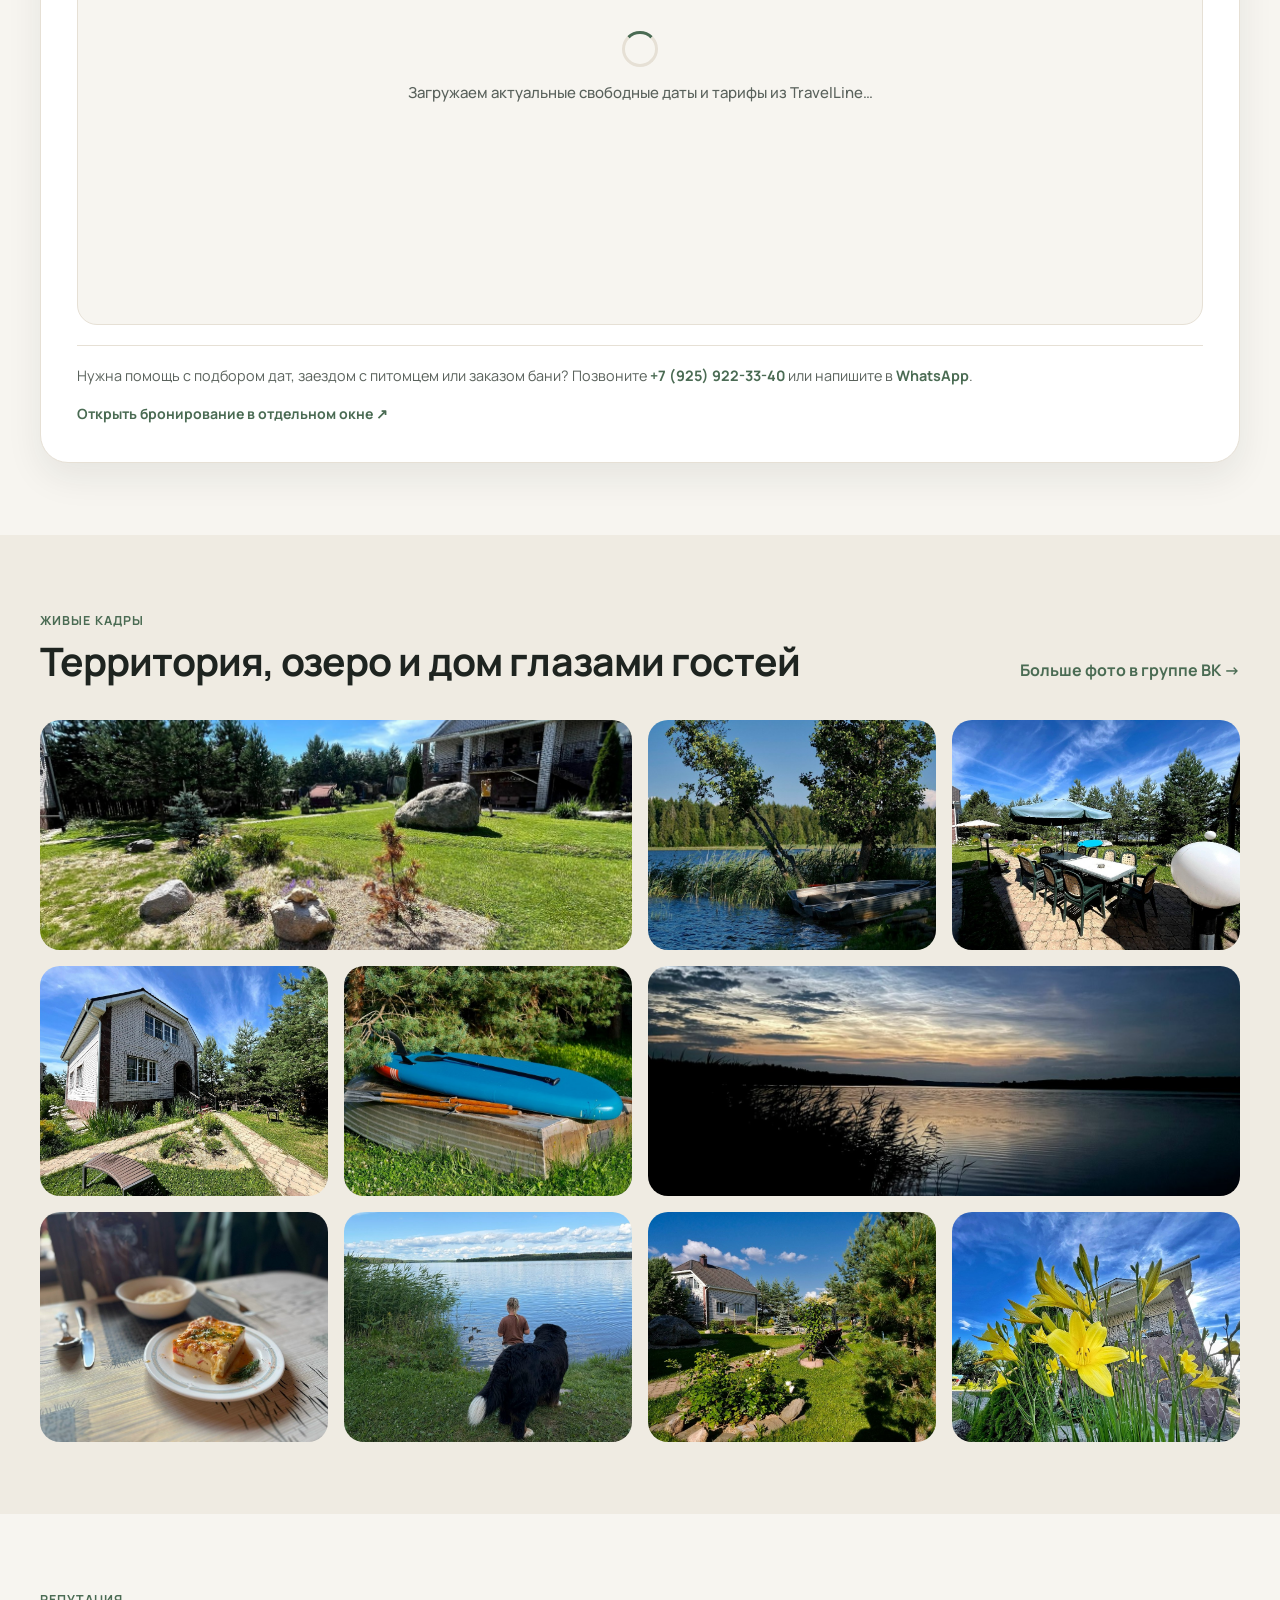
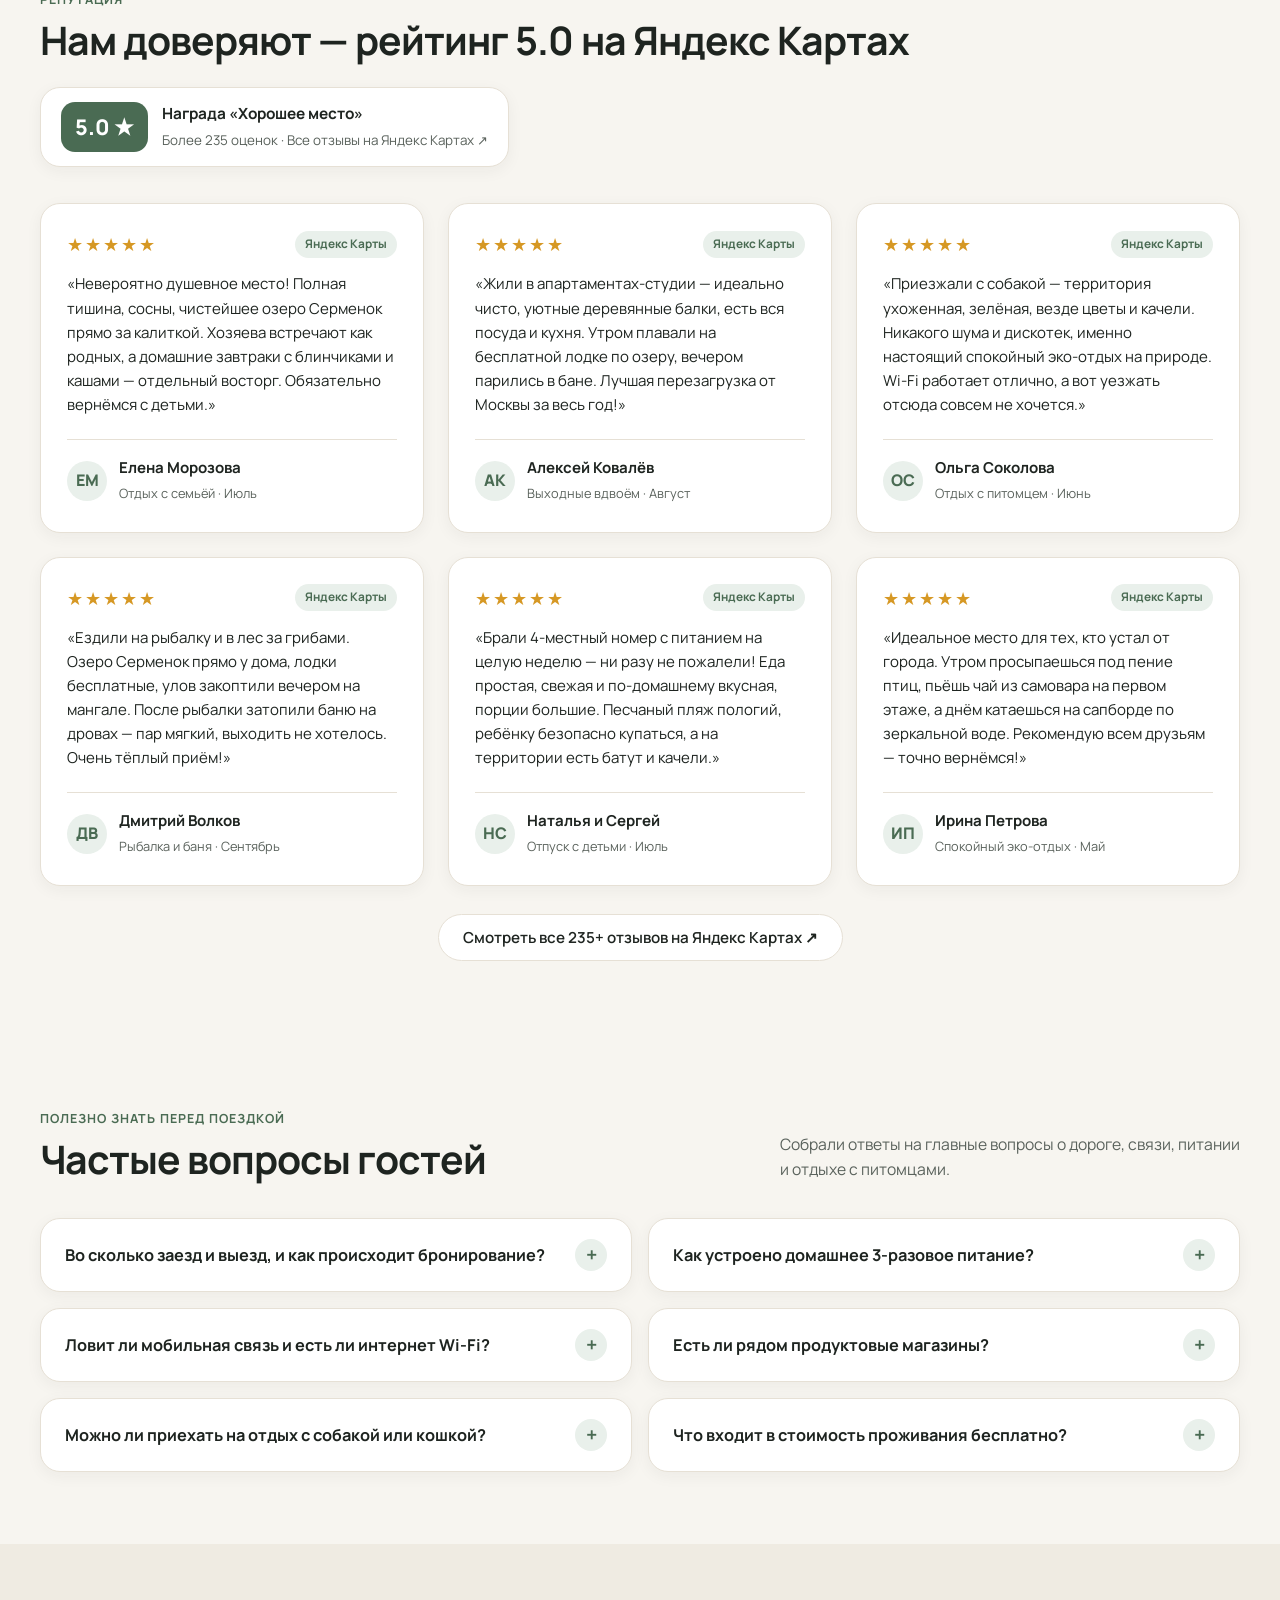
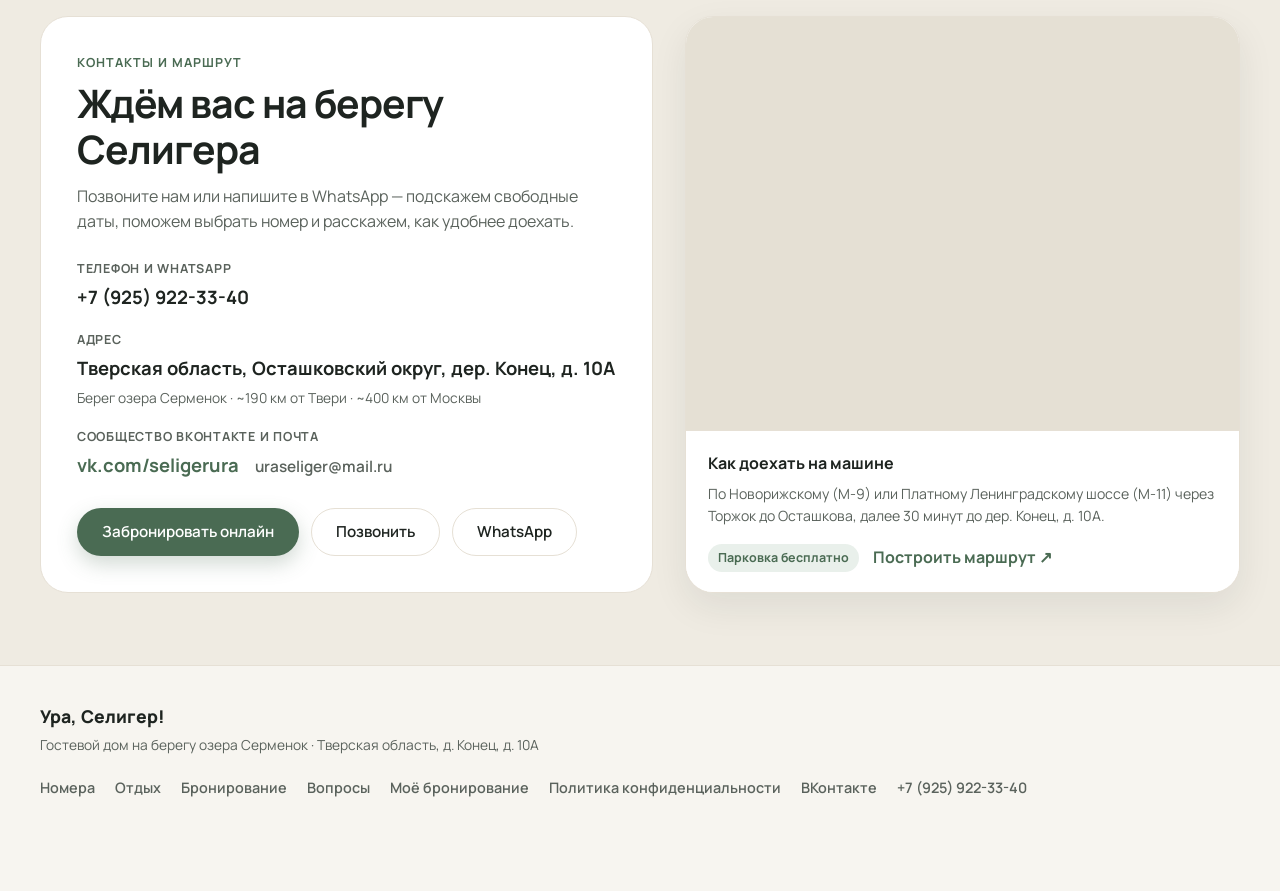
==== commit a27041e8: "Integrate live TravelLine booking module (providerId 30650) v7" ====
--- a/index.html
+++ b/index.html
@@ -8,7 +8,31 @@
   <link rel="preconnect" href="https://fonts.googleapis.com" />
   <link rel="preconnect" href="https://fonts.gstatic.com" crossorigin />
   <link href="https://fonts.googleapis.com/css2?family=Manrope:wght@400;500;600;700;800&display=swap" rel="stylesheet" />
-  <link rel="stylesheet" href="styles.css?v=5" />
+  <link rel="stylesheet" href="styles.css?v=7" />
+  <script type="application/ld+json">
+    {
+      "@context": "https://schema.org",
+      "@type": "Hotel",
+      "name": "Гостевой дом «Ура, Селигер!»",
+      "url": "https://uraseliger.ru/",
+      "telephone": "+79259223340",
+      "email": "uraseliger@mail.ru",
+      "checkinTime": "14:00",
+      "checkoutTime": "12:00",
+      "address": {
+        "@type": "PostalAddress",
+        "addressCountry": "RU",
+        "addressRegion": "Тверская область",
+        "addressLocality": "Осташковский округ, дер. Конец",
+        "streetAddress": "д. 10А"
+      },
+      "aggregateRating": {
+        "@type": "AggregateRating",
+        "ratingValue": "5.0",
+        "reviewCount": "235"
+      }
+    }
+  </script>
 </head>
 <body id="top">
   <!-- Шапка сайта (в стиле Референса 1: чистая скандинавская навигация + бейдж Яндекс Карт 5.0) -->
@@ -26,9 +50,9 @@
       </a>
 
       <nav class="main-nav" aria-label="Основная навигация">
-        <a href="#rooms">Номера и апартаменты</a>
-        <a href="#leisure">Баня и отдых</a>
-        <a href="#calculator">Расчёт цены</a>
+        <a href="#rooms">Номера</a>
+        <a href="#leisure">Отдых и баня</a>
+        <a href="#booking">Бронирование</a>
         <a href="#gallery">Фото</a>
         <a href="#reviews">Отзывы</a>
         <a href="#faq">Вопросы</a>
@@ -36,12 +60,21 @@
       </nav>
 
       <div class="header-actions">
+        <a
+          href="https://uraseliger.ru/guest-account/"
+          target="_blank"
+          rel="noopener noreferrer"
+          class="guest-account-pill"
+          title="Личный кабинет гостя TravelLine — проверить или отменить бронь"
+        >
+          Моё бронирование
+        </a>
         <a href="#reviews" class="rating-pill" title="Рейтинг на Яндекс Картах — Награда «Хорошее место»">
           <span class="rating-score">5.0</span>
           <svg class="star-icon" width="15" height="15" viewBox="0 0 24 24" fill="currentColor" aria-hidden="true">
             <path d="M12 2l3.09 6.26L22 9.27l-5 4.87 1.18 6.88L12 17.77l-6.18 3.25L7 14.14 2 9.27l6.91-1.01L12 2z" />
           </svg>
-          <span class="rating-label">Яндекс Карты</span>
+          <span class="rating-label">Яндекс</span>
         </a>
         <button class="mobile-menu-btn" type="button" aria-label="Открыть меню" aria-expanded="false" id="mobileMenuBtn">
           <span></span>
@@ -55,11 +88,12 @@
     <nav class="mobile-nav" id="mobileNav" aria-label="Мобильная навигация" hidden>
       <a href="#rooms">Номера и апартаменты</a>
       <a href="#leisure">Баня и отдых</a>
-      <a href="#calculator">Расчёт цены</a>
+      <a href="#booking">Онлайн-бронирование (TravelLine)</a>
       <a href="#gallery">Фотографии</a>
       <a href="#reviews">Отзывы гостей (5.0 ★)</a>
       <a href="#faq">Частые вопросы</a>
       <a href="#contacts">Как добраться и контакты</a>
+      <a href="https://uraseliger.ru/guest-account/" target="_blank" rel="noopener noreferrer" class="mobile-guest-link">Моё бронирование (личный кабинет) ↗</a>
       <a href="tel:+79259223340" class="mobile-phone">+7 (925) 922-33-40</a>
     </nav>
   </header>
@@ -113,7 +147,7 @@
               </select>
             </div>
             <button type="submit" class="btn btn-primary booking-submit">
-              Забронировать
+              Найти номер
             </button>
           </form>
         </div>
@@ -210,12 +244,17 @@
               </ul>
               <div class="room-footer">
                 <div class="room-price">
-                  <strong>5 000 ₽</strong>
-                  <span>/ ночь за апартаменты</span>
+                  <strong>от 5&nbsp;000&nbsp;₽</strong>
+                  <span>/ ночь · актуальная цена в TravelLine</span>
                 </div>
-                <button type="button" class="btn btn-outline open-room-modal" data-room="apt">
-                  Обзор номера
-                </button>
+                <div class="room-card-actions">
+                  <button type="button" class="btn btn-primary btn-sm book-tl-room" data-tl-room="203156" data-room="apt">
+                    Забронировать
+                  </button>
+                  <button type="button" class="btn btn-outline btn-sm open-room-modal" data-room="apt">
+                    Обзор
+                  </button>
+                </div>
               </div>
             </div>
           </article>
@@ -261,12 +300,17 @@
               </ul>
               <div class="room-footer">
                 <div class="room-price">
-                  <strong>5&nbsp;000&nbsp;₽</strong>
-                  <span>за двоих · доп. +2&nbsp;000&nbsp;₽</span>
+                  <strong>от 5&nbsp;000&nbsp;₽</strong>
+                  <span>за двоих · актуальная цена в TravelLine</span>
                 </div>
-                <button type="button" class="btn btn-primary open-room-modal" data-room="family">
-                  Обзор номера
-                </button>
+                <div class="room-card-actions">
+                  <button type="button" class="btn btn-primary btn-sm book-tl-room" data-tl-room="203155" data-room="family">
+                    Забронировать
+                  </button>
+                  <button type="button" class="btn btn-outline btn-sm open-room-modal" data-room="family">
+                    Обзор
+                  </button>
+                </div>
               </div>
             </div>
           </article>
@@ -313,11 +357,16 @@
               <div class="room-footer">
                 <div class="room-price">
                   <strong>от 3&nbsp;000&nbsp;₽</strong>
-                  <span>/ ночь (5&nbsp;000&nbsp;₽ за двоих)</span>
+                  <span>/ ночь · актуальная цена в TravelLine</span>
                 </div>
-                <button type="button" class="btn btn-outline open-room-modal" data-room="double">
-                  Обзор номера
-                </button>
+                <div class="room-card-actions">
+                  <button type="button" class="btn btn-primary btn-sm book-tl-room" data-tl-room="203154" data-room="double">
+                    Забронировать
+                  </button>
+                  <button type="button" class="btn btn-outline btn-sm open-room-modal" data-room="double">
+                    Обзор
+                  </button>
+                </div>
               </div>
             </div>
           </article>
@@ -409,115 +458,67 @@
       </div>
     </section>
 
-    <!-- Интерактивный калькулятор стоимости отдыха -->
-    <section class="section" id="calculator">
+    <!-- Официальный модуль онлайн-бронирования TravelLine (providerId: 30650) -->
+    <section class="section" id="booking">
       <div class="container">
-        <div class="calc-shell">
-          <div class="calc-left">
-            <span class="eyebrow">Прозрачные цены</span>
-            <h2>Рассчитайте стоимость отдыха</h2>
-            <p class="calc-intro">
-              Укажите даты и состав вашей компании — калькулятор сразу покажет ориентировочную
-              сумму и подготовит сообщение для быстрой брони без комиссий агрегаторов.
+        <div class="tl-booking-shell">
+          <div class="tl-booking-head">
+            <div>
+              <span class="eyebrow">Официальный модуль TravelLine · Прямые цены</span>
+              <h2>Онлайн-бронирование номеров</h2>
+              <p class="tl-booking-intro">
+                Актуальные свободные даты, точные тарифы и мгновенное подтверждение напрямую из системы бронирования гостевого дома «Ура, Селигер!».
+              </p>
+            </div>
+            <div class="tl-head-meta">
+              <span class="tl-trust-badge">✓ Без комиссий агрегаторов</span>
+              <a
+                href="https://uraseliger.ru/guest-account/"
+                target="_blank"
+                rel="noopener noreferrer"
+                class="btn btn-outline btn-sm"
+              >
+                Моё бронирование ↗
+              </a>
+            </div>
+          </div>
+
+          <div class="tl-room-filter" id="tlRoomFilter" role="group" aria-label="Быстрый выбор категории номера в TravelLine">
+            <button type="button" class="tl-filter-btn is-active" data-tl-filter="">Все номера</button>
+            <button type="button" class="tl-filter-btn" data-tl-filter="203156">Апартаменты-студия</button>
+            <button type="button" class="tl-filter-btn" data-tl-filter="203155">4-местный с диваном</button>
+            <button type="button" class="tl-filter-btn" data-tl-filter="203154">2-местный номер</button>
+          </div>
+
+          <div class="tl-widget-stage" id="tlWidgetStage">
+            <div class="tl-loading-state" id="tlLoadingState" role="status" aria-live="polite">
+              <div class="tl-spinner" aria-hidden="true"></div>
+              <p>Загружаем актуальные свободные даты и тарифы из TravelLine…</p>
+            </div>
+            <!-- Контейнер официального модуля TravelLine -->
+            <div id="tl-booking-form" class="tl-booking-container"></div>
+          </div>
+
+          <div class="tl-booking-foot">
+            <p>
+              Нужна помощь с подбором дат, заездом с питомцем или заказом бани?
+              Позвоните <a href="tel:+79259223340">+7 (925) 922-33-40</a> или напишите в
+              <a
+                href="https://wa.me/79259223340?text=%D0%97%D0%B4%D1%80%D0%B0%D0%B2%D1%81%D1%82%D0%B2%D1%83%D0%B9%D1%82%D0%B5!%20%D0%A5%D0%BE%D1%82%D0%B8%D0%BC%20%D1%83%D1%82%D0%BE%D1%87%D0%BD%D0%B8%D1%82%D1%8C%20%D0%B4%D0%B5%D1%82%D0%B0%D0%BB%D0%B8%20%D0%BF%D0%BE%20%D0%B1%D1%80%D0%BE%D0%BD%D0%B8%D1%80%D0%BE%D0%B2%D0%B0%D0%BD%D0%B8%D1%8E%20%D0%B2%20%C2%AB%D0%A3%D1%80%D0%B0%2C%20%D0%A1%D0%B5%D0%BB%D0%B8%D0%B3%D0%B5%D1%80!%C2%BB"
+                target="_blank"
+                rel="noopener noreferrer"
+              >WhatsApp</a>.
             </p>
-
-            <div class="calc-form" id="calcForm">
-              <div class="calc-row two-col-equal">
-                <div class="form-group date-click-group">
-                  <label for="calcCheckin">Дата заезда</label>
-                  <input type="date" id="calcCheckin" name="calcCheckin" required />
-                </div>
-                <div class="form-group date-click-group">
-                  <label for="calcCheckout">Дата выезда</label>
-                  <input type="date" id="calcCheckout" name="calcCheckout" required />
-                </div>
-              </div>
-
-              <div class="calc-row two-col">
-                <div class="form-group">
-                  <label for="calcRoom">Вариант размещения</label>
-                  <select id="calcRoom">
-                    <option value="double">2-местный номер (с 3-разовым питанием)</option>
-                    <option value="family" selected>4-местный номер с диваном (с питанием)</option>
-                    <option value="apt">Апартаменты-студия (своя кухня, без питания)</option>
-                  </select>
-                </div>
-                <div class="form-group">
-                  <label for="calcNights">Количество ночей</label>
-                  <div class="stepper">
-                    <button type="button" class="step-btn" data-target="calcNights" data-delta="-1" aria-label="Уменьшить ночи">−</button>
-                    <input type="number" id="calcNights" value="2" min="1" max="365" readonly />
-                    <button type="button" class="step-btn" data-target="calcNights" data-delta="1" aria-label="Увеличить ночи">+</button>
-                  </div>
-                </div>
-              </div>
-
-              <div class="calc-row three-col">
-                <div class="form-group">
-                  <label for="calcAdults">Взрослые (12+)</label>
-                  <div class="stepper">
-                    <button type="button" class="step-btn" data-target="calcAdults" data-delta="-1" aria-label="Уменьшить взрослых">−</button>
-                    <input type="number" id="calcAdults" value="2" min="1" max="4" readonly />
-                    <button type="button" class="step-btn" data-target="calcAdults" data-delta="1" aria-label="Увеличить взрослых">+</button>
-                  </div>
-                </div>
-                <div class="form-group">
-                  <label for="calcKids">Дети 2–10 лет</label>
-                  <div class="stepper">
-                    <button type="button" class="step-btn" data-target="calcKids" data-delta="-1" aria-label="Уменьшить детей">−</button>
-                    <input type="number" id="calcKids" value="0" min="0" max="3" readonly />
-                    <button type="button" class="step-btn" data-target="calcKids" data-delta="1" aria-label="Увеличить детей">+</button>
-                  </div>
-                </div>
-                <div class="form-group">
-                  <label for="calcBabies">Малыши до 2 лет</label>
-                  <div class="stepper">
-                    <button type="button" class="step-btn" data-target="calcBabies" data-delta="-1" aria-label="Уменьшить малышей">−</button>
-                    <input type="number" id="calcBabies" value="0" min="0" max="2" readonly />
-                    <button type="button" class="step-btn" data-target="calcBabies" data-delta="1" aria-label="Увеличить малышей">+</button>
-                  </div>
-                </div>
-              </div>
-
-              <div class="calc-extra" id="aptMealsWrap" hidden>
-                <label class="checkbox-card">
-                  <input type="checkbox" id="calcAptMeals" />
-                  <span>
-                    <strong>Добавить домашнее 3-разовое питание в апартаменты</strong>
-                    <small>Завтрак 350 ₽ + Обед 600 ₽ + Ужин 400 ₽ = 1 350 ₽/чел. в день</small>
-                  </span>
-                </label>
-              </div>
-            </div>
-          </div>
-
-          <aside class="calc-summary" aria-live="polite">
-            <div class="summary-top">
-              <span class="summary-badge">Прямое бронирование без комиссий</span>
-              <div class="summary-dates" id="summaryDates">Ближайшие выходные · 2 ночи</div>
-            </div>
-
-            <div class="summary-breakdown" id="summaryBreakdown">
-              <!-- Заполняется скриптом -->
-            </div>
-
-            <div class="summary-total">
-              <span>Итого ориентировочно:</span>
-              <strong id="summaryTotalPrice">10 000 ₽</strong>
-            </div>
-
-            <div class="summary-actions">
-              <a href="#" id="whatsappBookBtn" target="_blank" rel="noopener noreferrer" class="btn btn-primary btn-full">
-                Забронировать в WhatsApp
-              </a>
-              <button type="button" class="btn btn-outline btn-full" id="openQuickRequestBtn">
-                Оставить заявку на звонок
-              </button>
-            </div>
-            <p class="summary-footnote">
-              Окончательную стоимость на праздничные и сезонные даты подтверждаем лично за 10 минут.
-            </p>
-          </aside>
+            <a
+              id="tlFallbackLink"
+              href="https://uraseliger.ru/ru-ru/booking/"
+              target="_blank"
+              rel="noopener noreferrer"
+              class="text-link tl-direct-link"
+            >
+              Открыть бронирование в отдельном окне ↗
+            </a>
+          </div>
         </div>
       </div>
     </section>
@@ -745,8 +746,8 @@
               <p>
                 Стандартное время заезда — <strong>с 14:00</strong>, выезд — <strong>до 12:00</strong>
                 (по возможности всегда идём навстречу при раннем заезде или позднем выезде).
-                Выберите даты в калькуляторе выше или позвоните нам по номеру
-                <a href="tel:+79259223340">+7 (925) 922-33-40</a> — мы сразу подтвердим свободный номер.
+                Выберите даты в форме <a href="#booking">онлайн-бронирования TravelLine</a> выше для мгновенного подтверждения, или позвоните нам по номеру
+                <a href="tel:+79259223340">+7 (925) 922-33-40</a>.
               </p>
             </div>
           </details>
@@ -837,16 +838,24 @@
                 <small>Берег озера Серменок · ~190 км от Твери · ~400 км от Москвы</small>
               </div>
               <div class="contact-item">
-                <span class="contact-label">Сообщество ВКонтакте</span>
-                <a href="https://vk.com/seligerura" target="_blank" rel="noopener noreferrer" class="contact-value link-accent">
-                  vk.com/seligerura
-                </a>
+                <span class="contact-label">Сообщество ВКонтакте и почта</span>
+                <div class="contact-inline-links">
+                  <a href="https://vk.com/seligerura" target="_blank" rel="noopener noreferrer" class="contact-value link-accent">
+                    vk.com/seligerura
+                  </a>
+                  <a href="mailto:uraseliger@mail.ru" class="contact-email">
+                    uraseliger@mail.ru
+                  </a>
+                </div>
               </div>
             </div>
 
             <div class="contact-buttons">
-              <a href="tel:+79259223340" class="btn btn-primary">
-                Позвонить +7 (925) 922-33-40
+              <a href="#booking" class="btn btn-primary">
+                Забронировать онлайн
+              </a>
+              <a href="tel:+79259223340" class="btn btn-outline">
+                Позвонить
               </a>
               <a
                 href="https://wa.me/79259223340?text=%D0%97%D0%B4%D1%80%D0%B0%D0%B2%D1%81%D1%82%D0%B2%D1%83%D0%B9%D1%82%D0%B5!%20%D0%A5%D0%BE%D1%82%D0%B8%D0%BC%20%D1%83%D1%82%D0%BE%D1%87%D0%BD%D0%B8%D1%82%D1%8C%20%D1%81%D0%B2%D0%BE%D0%B1%D0%BE%D0%B4%D0%BD%D1%8B%D0%B5%20%D0%B4%D0%B0%D1%82%D1%8B%20%D0%B2%20%C2%AB%D0%A3%D1%80%D0%B0%2C%20%D0%A1%D0%B5%D0%BB%D0%B8%D0%B3%D0%B5%D1%80!%C2%BB"
@@ -854,7 +863,7 @@
                 rel="noopener noreferrer"
                 class="btn btn-outline"
               >
-                Написать в WhatsApp
+                WhatsApp
               </a>
             </div>
           </div>
@@ -903,8 +912,10 @@
       <div class="footer-links">
         <a href="#rooms">Номера</a>
         <a href="#leisure">Отдых</a>
-        <a href="#calculator">Цены</a>
+        <a href="#booking">Бронирование</a>
         <a href="#faq">Вопросы</a>
+        <a href="https://uraseliger.ru/guest-account/" target="_blank" rel="noopener noreferrer">Моё бронирование</a>
+        <a href="https://uraseliger.ru/docs/privacy_policy_ru.pdf" target="_blank" rel="noopener noreferrer">Политика конфиденциальности</a>
         <a href="https://vk.com/seligerura" target="_blank" rel="noopener noreferrer">ВКонтакте</a>
         <a href="tel:+79259223340">+7 (925) 922-33-40</a>
       </div>
@@ -931,51 +942,11 @@
         <p id="modalDesc"></p>
         <ul class="modal-list" id="modalAmenities"></ul>
         <div class="modal-cta-row">
-          <a href="#" id="modalWhatsappBtn" target="_blank" rel="noopener noreferrer" class="btn btn-primary">
-            Забронировать в WhatsApp
-          </a>
-          <button type="button" class="btn btn-outline" id="modalToCalcBtn">
-            Рассчитать даты
-          </button>
-        </div>
-      </div>
-    </div>
-  </dialog>
-
-  <!-- Модальное окно быстрой заявки на обратный звонок -->
-  <dialog class="modal-dialog modal-narrow" id="requestModal" aria-labelledby="requestModalTitle">
-    <div class="modal-box modal-box-single">
-      <button type="button" class="modal-close" data-close-dialog aria-label="Закрыть окно">✕</button>
-      <span class="eyebrow">Прямая заявка</span>
-      <h3 id="requestModalTitle">Оставить заявку на бронь</h3>
-      <p class="modal-sub">Укажите имя и телефон — мы сразу подготовим заполненную заявку для отправки администратору в WhatsApp или для быстрого звонка.</p>
-
-      <form id="callbackForm" class="callback-form">
-        <div class="form-group">
-          <label for="guestName">Ваше имя</label>
-          <input type="text" id="guestName" name="name" placeholder="Например, Анна" required autocomplete="name" />
-        </div>
-        <div class="form-group">
-          <label for="guestPhone">Телефон или WhatsApp</label>
-          <input type="tel" id="guestPhone" name="phone" placeholder="+7 (999) 000-00-00" required autocomplete="tel" />
-        </div>
-        <div class="form-group">
-          <label for="guestComment">Пожелания (необязательно)</label>
-          <textarea id="guestComment" name="comment" rows="3" placeholder="Даты, баня, поездка с питомцем..."></textarea>
-        </div>
-        <button type="submit" class="btn btn-primary btn-full">Сформировать заявку</button>
-      </form>
-
-      <div class="form-success" id="callbackSuccess" hidden>
-        <div class="success-icon">✓</div>
-        <h4>Заявка готова к отправке!</h4>
-        <p id="callbackSummaryText"></p>
-        <div class="modal-cta-row">
-          <a href="#" id="callbackWhatsappLink" target="_blank" rel="noopener noreferrer" class="btn btn-primary btn-full">
-            Отправить в WhatsApp
-          </a>
-          <a href="tel:+79259223340" class="btn btn-outline btn-full">
-            Позвонить +7 (925) 922-33-40
+          <button type="button" class="btn btn-primary" id="modalToBookingBtn">
+            Забронировать онлайн (TravelLine)
+          </button>
+          <a href="#" id="modalWhatsappBtn" target="_blank" rel="noopener noreferrer" class="btn btn-outline">
+            Задать вопрос в WhatsApp
           </a>
         </div>
       </div>
@@ -1008,6 +979,6 @@
     </span>
   </a>
 
-  <script src="script.js?v=6"></script>
+  <script src="script.js?v=7"></script>
 </body>
 </html>
--- a/styles.css
+++ b/styles.css
@@ -121,13 +121,14 @@
 .main-nav {
   display: flex;
   align-items: center;
-  gap: 28px;
+  gap: 22px;
 }
 
 .main-nav a {
-  font-size: 0.94rem;
+  font-size: 0.93rem;
   font-weight: 500;
   color: var(--ink-muted);
+  white-space: nowrap;
   transition: color var(--transition);
 }
 
@@ -138,7 +139,27 @@
 .header-actions {
   display: flex;
   align-items: center;
-  gap: 12px;
+  gap: 10px;
+}
+
+.guest-account-pill {
+  display: inline-flex;
+  align-items: center;
+  padding: 9px 14px;
+  border-radius: 999px;
+  background: var(--pine-soft);
+  border: 1px solid rgba(74, 107, 83, 0.22);
+  color: var(--pine);
+  font-size: 0.85rem;
+  font-weight: 700;
+  white-space: nowrap;
+  transition: background-color var(--transition), color var(--transition), transform var(--transition);
+}
+
+.guest-account-pill:hover {
+  background: var(--pine);
+  color: #ffffff;
+  transform: translateY(-1px);
 }
 
 .rating-pill {
@@ -189,7 +210,19 @@
   width: 100%;
   background: var(--ink);
   border-radius: 2px;
-  transition: transform var(--transition);
+  transition: transform var(--transition), opacity var(--transition);
+}
+
+.mobile-menu-btn.is-open span:nth-child(1) {
+  transform: translateY(7px) rotate(45deg);
+}
+
+.mobile-menu-btn.is-open span:nth-child(2) {
+  opacity: 0;
+}
+
+.mobile-menu-btn.is-open span:nth-child(3) {
+  transform: translateY(-7px) rotate(-45deg);
 }
 
 .mobile-nav {
@@ -201,6 +234,12 @@
   background: var(--surface);
 }
 
+@media (min-width: 1025px) {
+  .mobile-nav {
+    display: none !important;
+  }
+}
+
 .mobile-nav[hidden] {
   display: none;
 }
@@ -208,6 +247,12 @@
 .mobile-nav a {
   font-weight: 600;
   padding: 6px 0;
+}
+
+.mobile-guest-link {
+  color: var(--pine);
+  border-top: 1px solid var(--border);
+  padding-top: 14px !important;
 }
 
 .mobile-phone {
@@ -265,6 +310,11 @@
 
 .btn-full {
   width: 100%;
+}
+
+.btn-sm {
+  padding: 10px 16px;
+  font-size: 0.88rem;
 }
 
 /* --------------------------------------------------------------------------
@@ -748,13 +798,19 @@
   padding-top: 16px;
   border-top: 1px solid var(--border);
   display: flex;
-  align-items: center;
-  justify-content: space-between;
+  flex-direction: column;
+  align-items: stretch;
   gap: 12px;
 }
 
+.room-card-actions {
+  display: grid;
+  grid-template-columns: 1fr auto;
+  gap: 8px;
+}
+
 .room-price {
-  min-height: 44px;
+  min-height: 42px;
   display: flex;
   flex-direction: column;
   justify-content: center;
@@ -866,12 +922,9 @@
 }
 
 /* --------------------------------------------------------------------------
-   Интерактивный калькулятор
+   Официальный модуль онлайн-бронирования TravelLine (#booking)
    -------------------------------------------------------------------------- */
-.calc-shell {
-  display: grid;
-  grid-template-columns: 1.2fr 0.8fr;
-  gap: 28px;
+.tl-booking-shell {
   background: var(--surface);
   border: 1px solid var(--border);
   border-radius: var(--radius-lg);
@@ -879,218 +932,167 @@
   box-shadow: var(--shadow-md);
 }
 
-.calc-intro {
-  margin: 10px 0 26px;
-  color: var(--ink-muted);
-  max-width: 560px;
-}
-
-.calc-form {
-  display: flex;
-  flex-direction: column;
-  gap: 18px;
-}
-
-.calc-row {
-  display: grid;
-  gap: 16px;
-}
-
-.calc-row.two-col {
-  grid-template-columns: 1.45fr 0.75fr;
-}
-
-.calc-row.two-col-equal {
-  grid-template-columns: repeat(2, 1fr);
-}
-
-.calc-row.three-col {
-  grid-template-columns: repeat(3, 1fr);
-}
-
-.form-group {
-  display: flex;
-  flex-direction: column;
-  gap: 7px;
-}
-
-.form-group label {
+.tl-booking-head {
+  display: flex;
+  align-items: flex-end;
+  justify-content: space-between;
+  gap: 24px;
+  flex-wrap: wrap;
+  margin-bottom: 24px;
+}
+
+.tl-booking-intro {
+  margin: 10px 0 0;
+  color: var(--ink-muted);
+  max-width: 640px;
+  font-size: 0.96rem;
+}
+
+.tl-head-meta {
+  display: flex;
+  align-items: center;
+  gap: 12px;
+  flex-wrap: wrap;
+}
+
+.tl-trust-badge {
+  display: inline-flex;
+  align-items: center;
+  padding: 8px 14px;
+  border-radius: 999px;
+  background: var(--pine-soft);
+  color: var(--pine);
   font-size: 0.84rem;
   font-weight: 700;
-  color: var(--ink);
-}
-
-.form-group select,
-.form-group input[type="date"],
-.form-group input[type="text"],
-.form-group input[type="tel"],
-.form-group textarea {
-  width: 100%;
-  padding: 13px 15px;
-  border-radius: var(--radius-sm);
+}
+
+.tl-room-filter {
+  display: flex;
+  flex-wrap: wrap;
+  gap: 10px;
+  margin-bottom: 22px;
+  padding-bottom: 18px;
+  border-bottom: 1px solid var(--border);
+}
+
+.tl-filter-btn {
+  padding: 9px 16px;
+  border-radius: 999px;
   border: 1px solid var(--border);
   background: var(--bg-page);
-  font-size: 0.95rem;
-  font-weight: 600;
-  outline: none;
-  transition: border-color var(--transition), background var(--transition);
-}
-
-.form-group input[type="date"] {
-  cursor: pointer;
-}
-
-.form-group select:focus,
-.form-group input:focus,
-.form-group textarea:focus {
-  border-color: var(--pine);
-  background: var(--surface);
-}
-
-.stepper {
-  display: grid;
-  grid-template-columns: 42px 1fr 42px;
-  align-items: center;
-  border: 1px solid var(--border);
-  border-radius: var(--radius-sm);
-  background: var(--bg-page);
-  overflow: hidden;
-  height: 48px;
-}
-
-.step-btn {
-  border: none;
-  background: transparent;
-  font-size: 1.25rem;
+  color: var(--ink-muted);
+  font-size: 0.88rem;
   font-weight: 600;
   cursor: pointer;
-  height: 100%;
-  color: var(--pine);
-  transition: background var(--transition);
-}
-
-.step-btn:hover {
-  background: var(--pine-soft);
-}
-
-.stepper input {
-  border: none;
-  background: transparent;
-  text-align: center;
-  font-weight: 700;
-  font-size: 1rem;
-  width: 100%;
-  outline: none;
-  -moz-appearance: textfield;
-}
-
-.checkbox-card {
-  display: flex;
-  align-items: flex-start;
-  gap: 12px;
-  padding: 14px 16px;
-  border-radius: var(--radius-sm);
-  border: 1px solid var(--border);
-  background: var(--bg-page);
-  cursor: pointer;
-}
-
-.checkbox-card input {
-  width: 19px;
-  height: 19px;
-  accent-color: var(--pine);
-  margin-top: 2px;
-}
-
-.checkbox-card strong {
-  display: block;
-  font-size: 0.92rem;
-}
-
-.checkbox-card small {
-  display: block;
-  font-size: 0.82rem;
-  color: var(--ink-muted);
-}
-
-.calc-summary {
+  transition: background-color var(--transition), border-color var(--transition), color var(--transition);
+}
+
+.tl-filter-btn:hover {
+  border-color: var(--pine);
+  color: var(--pine);
+}
+
+.tl-filter-btn.is-active {
+  background: var(--pine);
+  border-color: var(--pine);
+  color: #ffffff;
+}
+
+.tl-widget-stage {
+  position: relative;
+  min-height: 420px;
+  border-radius: var(--radius-md);
   background: var(--bg-page);
   border: 1px solid var(--border);
-  border-radius: var(--radius-md);
-  padding: 26px;
+  padding: 16px;
+  overflow: hidden;
+}
+
+.tl-loading-state {
   display: flex;
   flex-direction: column;
-  gap: 18px;
-}
-
-.summary-badge {
-  display: inline-block;
-  font-size: 0.76rem;
+  align-items: center;
+  justify-content: center;
+  gap: 14px;
+  min-height: 360px;
+  text-align: center;
+  color: var(--ink-muted);
+  font-size: 0.94rem;
+  font-weight: 500;
+}
+
+.tl-loading-state p {
+  margin: 0;
+}
+
+.tl-spinner {
+  width: 36px;
+  height: 36px;
+  border-radius: 50%;
+  border: 3px solid var(--border);
+  border-top-color: var(--pine);
+  animation: tlSpin 0.8s linear infinite;
+}
+
+@keyframes tlSpin {
+  to {
+    transform: rotate(360deg);
+  }
+}
+
+.tl-booking-container {
+  width: 100%;
+  min-height: 60px;
+}
+
+.tl-booking-container iframe {
+  width: 100% !important;
+  border: none !important;
+}
+
+.tl-booking-foot {
+  margin-top: 20px;
+  padding-top: 18px;
+  border-top: 1px solid var(--border);
+  display: flex;
+  align-items: center;
+  justify-content: space-between;
+  gap: 16px;
+  flex-wrap: wrap;
+  font-size: 0.9rem;
+  color: var(--ink-muted);
+}
+
+.tl-booking-foot p {
+  margin: 0;
+}
+
+.tl-booking-foot p a {
+  color: var(--pine);
   font-weight: 700;
-  color: var(--pine);
-  background: var(--pine-soft);
-  padding: 5px 11px;
-  border-radius: 999px;
-  margin-bottom: 8px;
-}
-
-.summary-dates {
-  font-weight: 700;
-  font-size: 1.02rem;
-}
-
-.summary-breakdown {
-  display: flex;
-  flex-direction: column;
-  gap: 10px;
-  padding: 14px 0;
-  border-top: 1px dashed var(--border);
-  border-bottom: 1px dashed var(--border);
-  font-size: 0.91rem;
-}
-
-.breakdown-line {
-  display: flex;
-  justify-content: space-between;
-  gap: 12px;
-  color: var(--ink-muted);
-}
-
-.breakdown-line strong {
-  color: var(--ink);
+}
+
+.tl-direct-link {
+  font-size: 0.88rem;
   white-space: nowrap;
 }
 
-.summary-total {
+.contact-inline-links {
   display: flex;
   align-items: baseline;
-  justify-content: space-between;
-  gap: 12px;
-}
-
-.summary-total span {
-  font-size: 0.95rem;
+  gap: 16px;
+  flex-wrap: wrap;
+}
+
+.contact-email {
+  font-size: 0.96rem;
   font-weight: 600;
-}
-
-.summary-total strong {
-  font-size: 1.75rem;
-  font-weight: 800;
-  color: var(--pine);
-  letter-spacing: -0.02em;
-}
-
-.summary-actions {
-  display: flex;
-  flex-direction: column;
-  gap: 10px;
-}
-
-.summary-footnote {
-  margin: 0;
-  font-size: 0.78rem;
-  color: var(--ink-muted);
-  text-align: center;
+  color: var(--ink-muted);
+  transition: color var(--transition);
+}
+
+.contact-email:hover {
+  color: var(--pine);
 }
 
 /* --------------------------------------------------------------------------
@@ -1939,7 +1941,8 @@
    Адаптивность (Планшеты и мобильные телефоны)
    -------------------------------------------------------------------------- */
 @media (max-width: 1024px) {
-  .main-nav {
+  .main-nav,
+  .guest-account-pill {
     display: none;
   }
   .mobile-menu-btn {
@@ -1953,7 +1956,6 @@
     grid-template-columns: repeat(2, 1fr);
   }
   .leisure-grid,
-  .calc-shell,
   .contacts-grid {
     grid-template-columns: 1fr;
   }
@@ -1997,10 +1999,7 @@
   .highlights-grid,
   .rooms-grid,
   .reviews-grid,
-  .faq-grid,
-  .calc-row.two-col,
-  .calc-row.two-col-equal,
-  .calc-row.three-col {
+  .faq-grid {
     grid-template-columns: 1fr;
   }
   .floating-call-btn {
@@ -2021,9 +2020,20 @@
   .leisure-img-wrap {
     min-height: 210px;
   }
-  .calc-shell,
+  .tl-booking-shell,
   .contacts-info {
-    padding: 22px;
+    padding: 20px;
+  }
+  .tl-widget-stage {
+    padding: 10px 8px;
+    min-height: 360px;
+  }
+  .tl-filter-btn {
+    padding: 8px 13px;
+    font-size: 0.83rem;
+  }
+  .tl-direct-link {
+    white-space: normal;
   }
   .gallery-item.span-2 {
     grid-column: span 1;
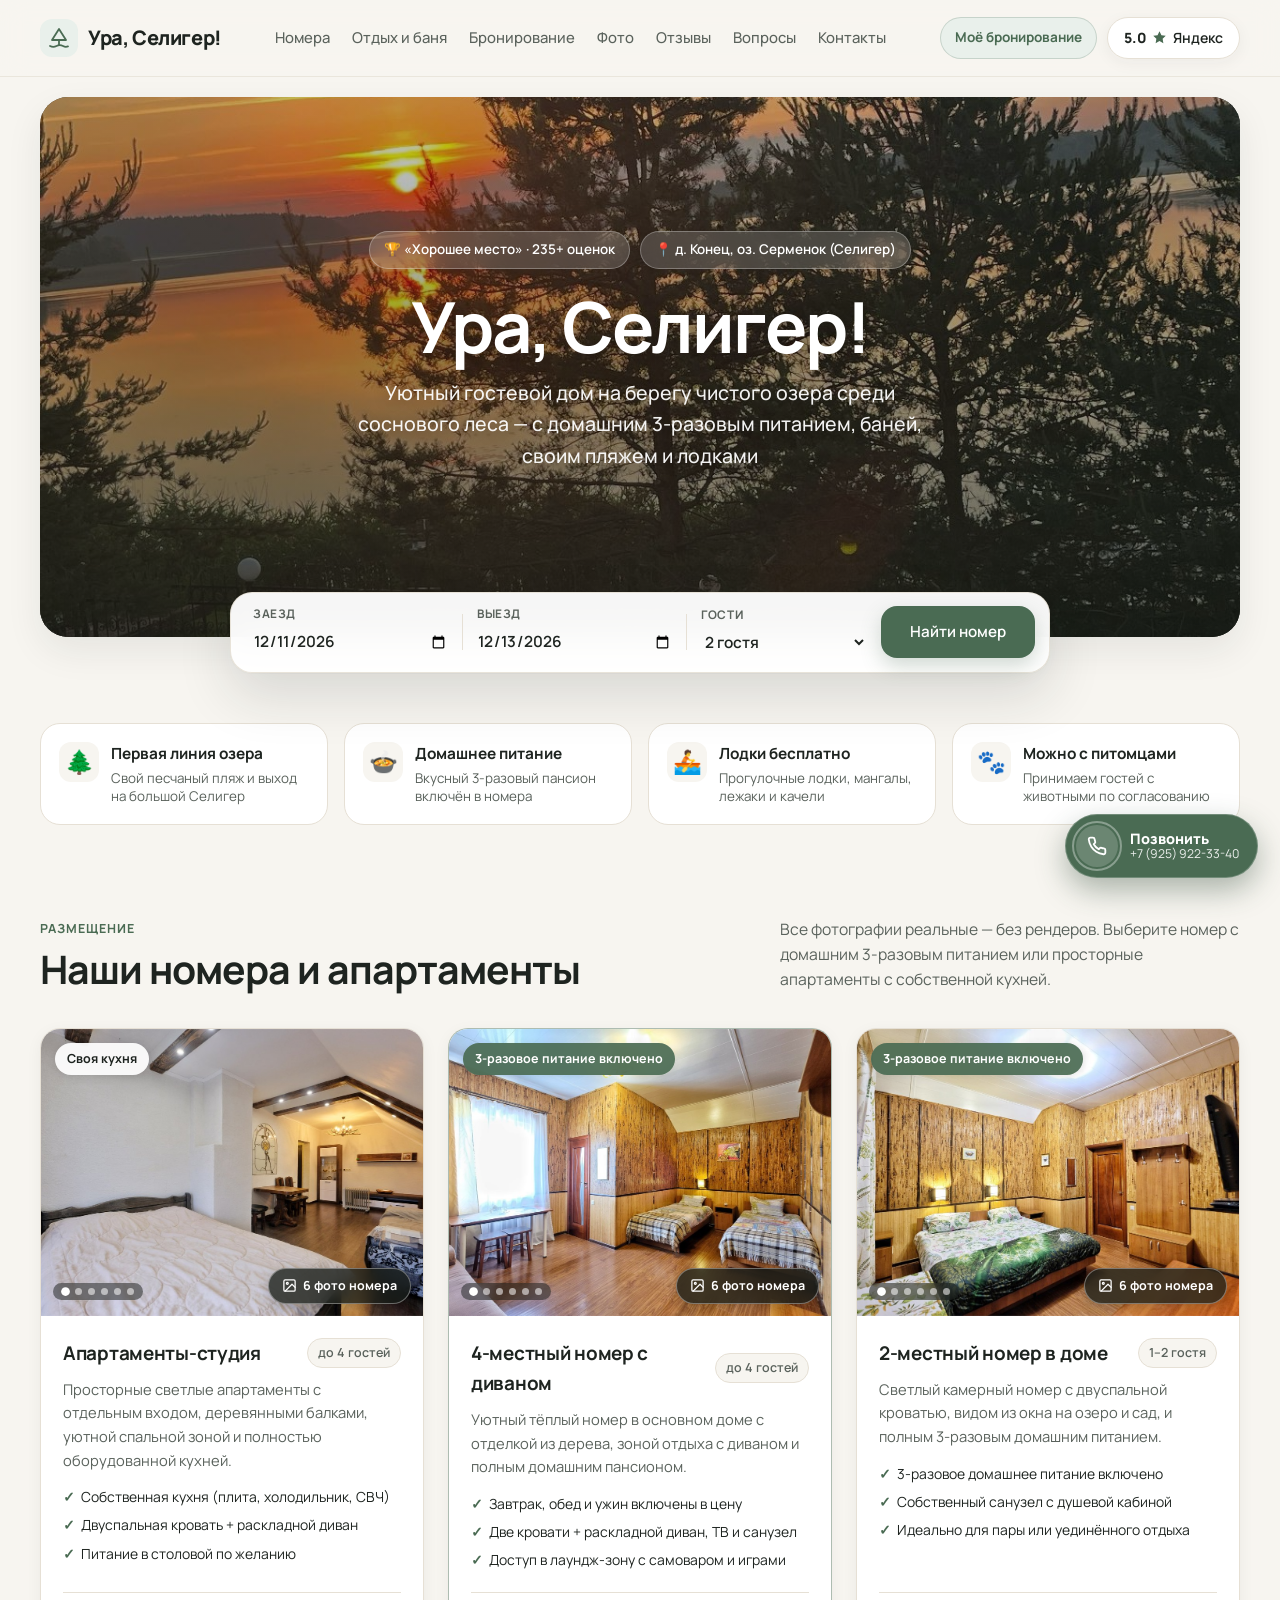
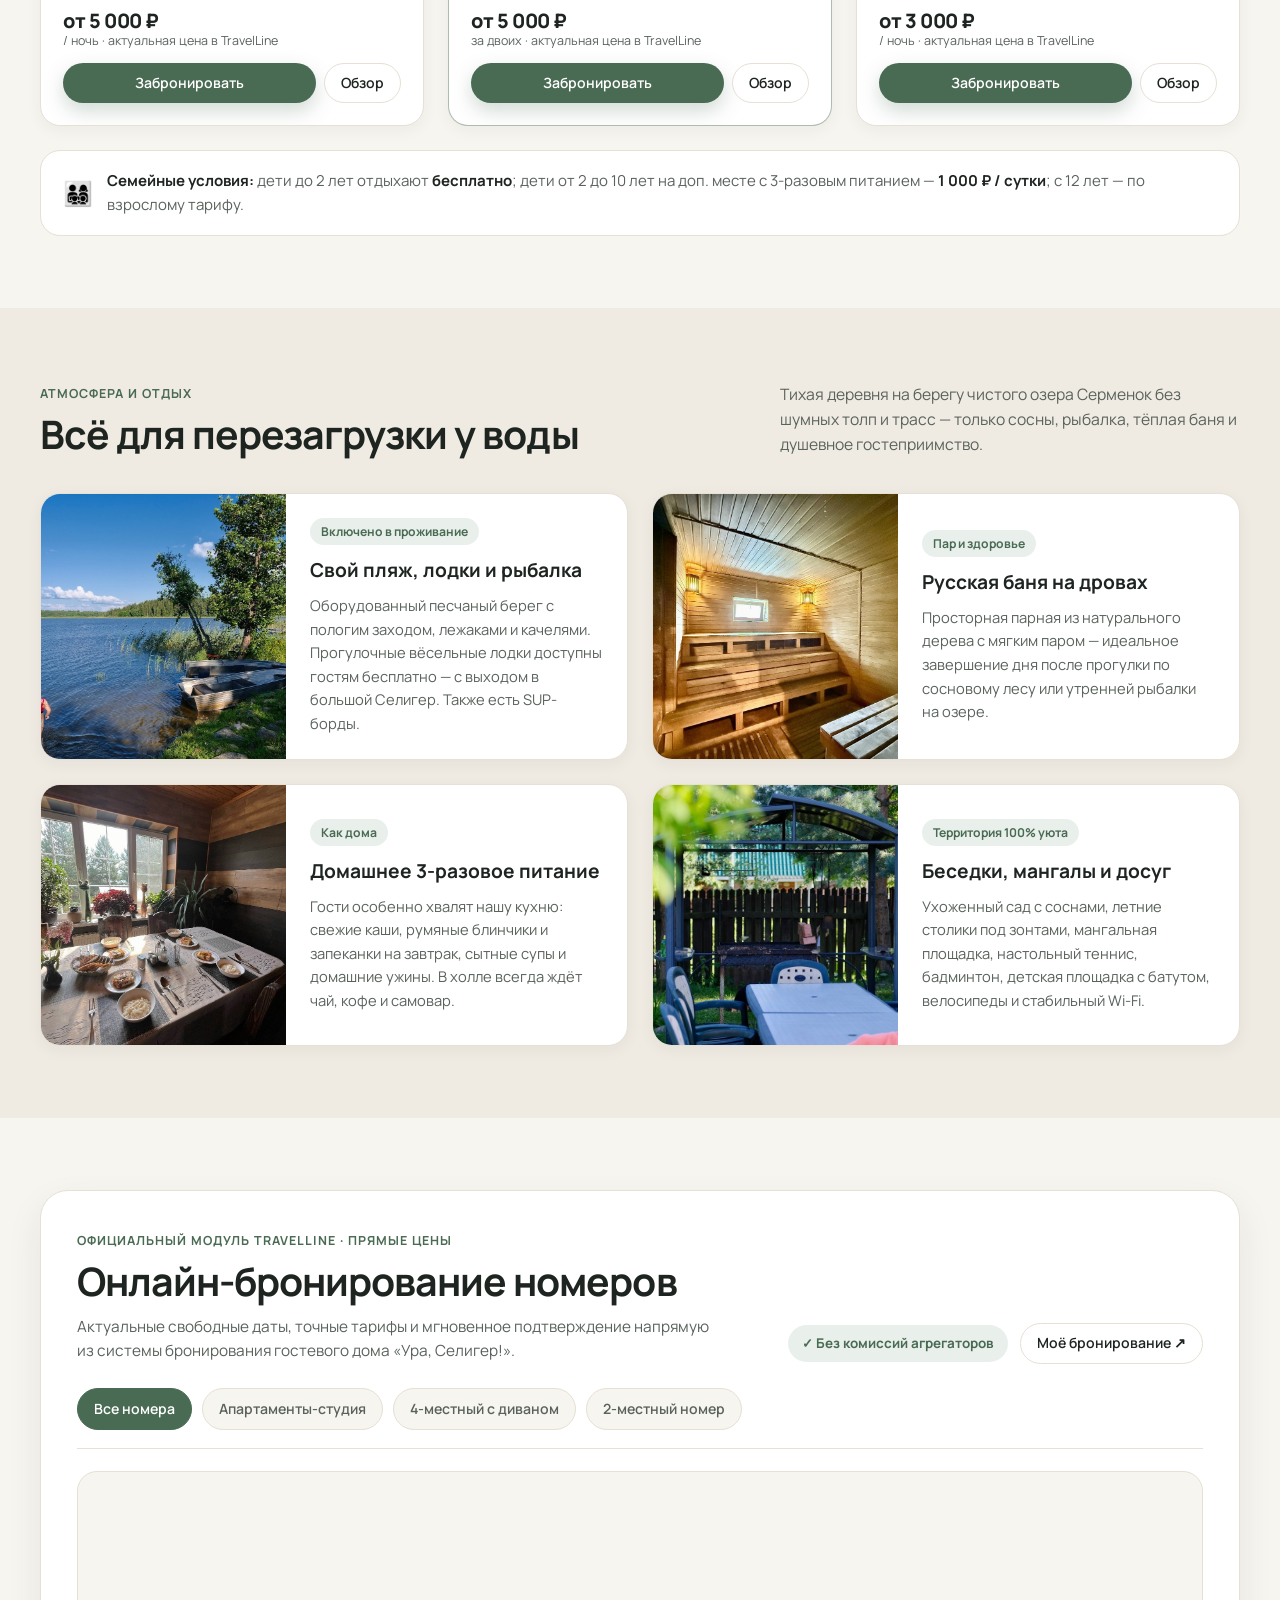
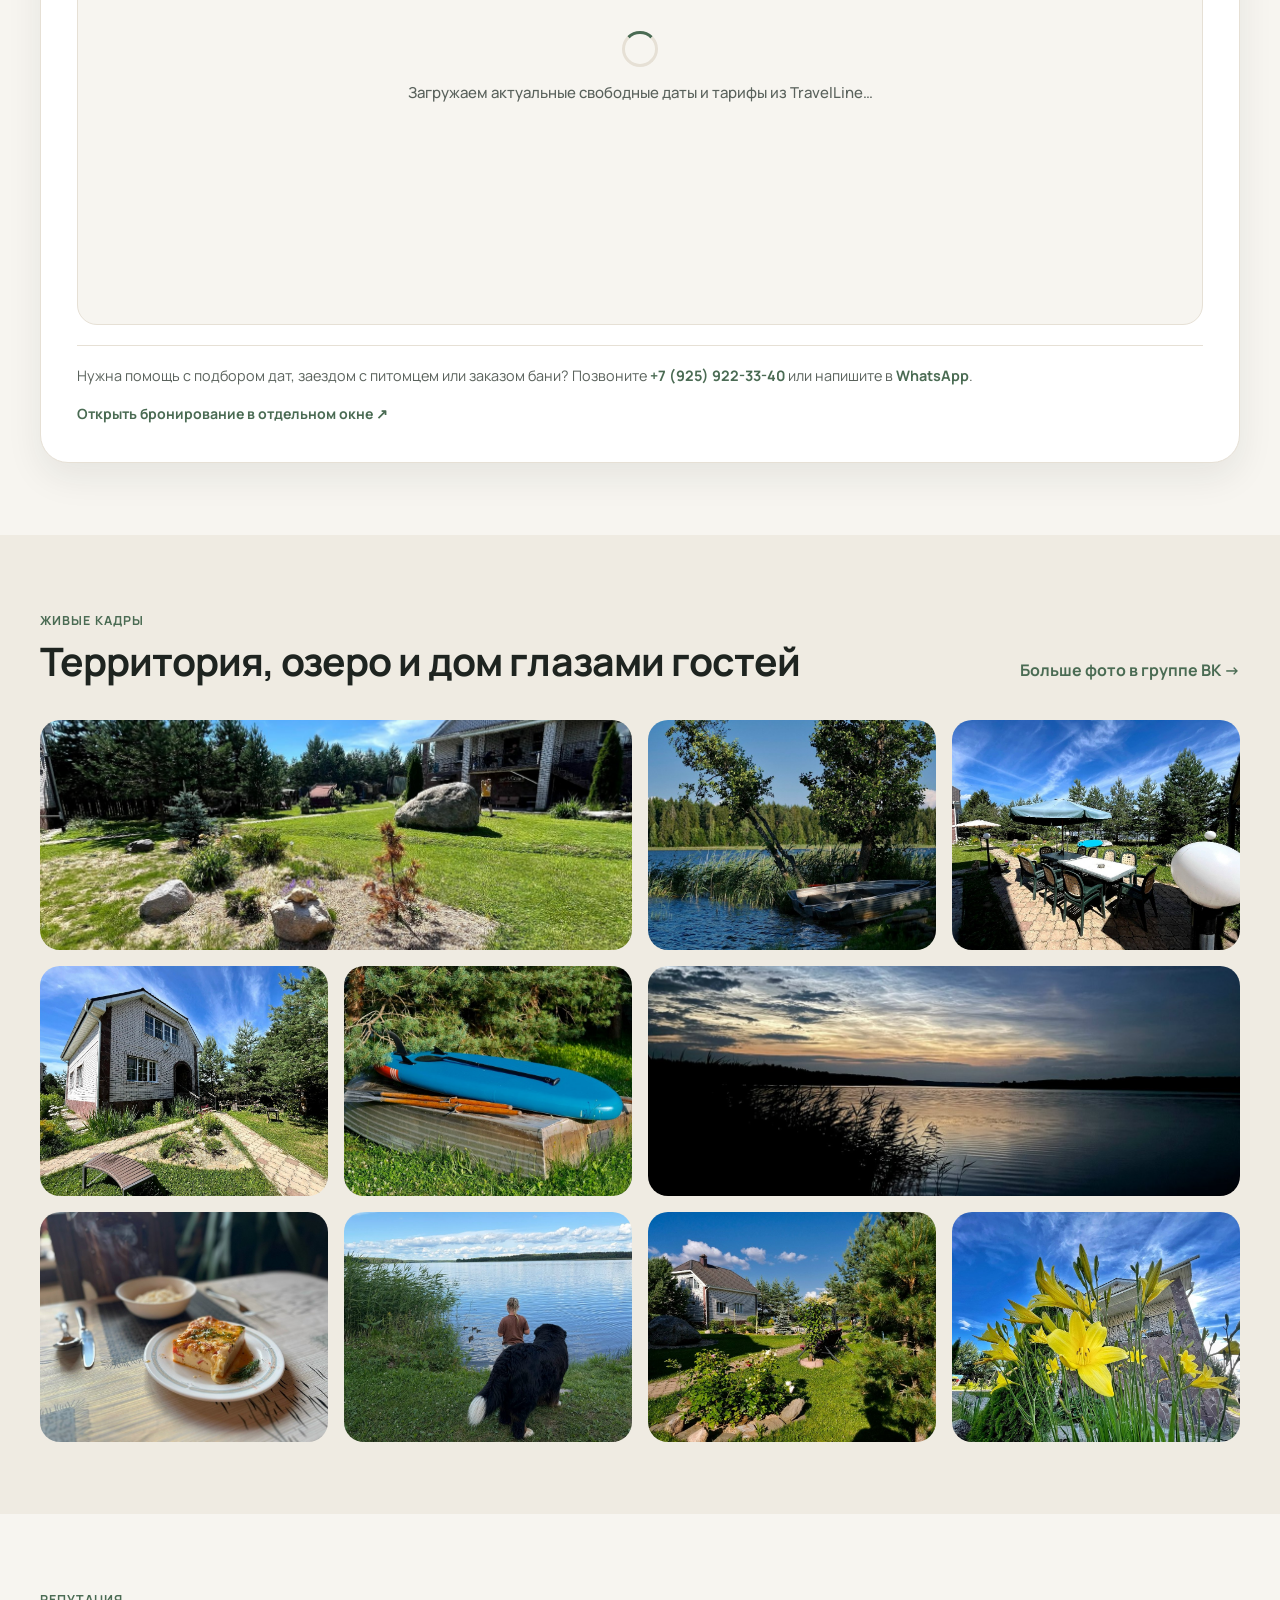
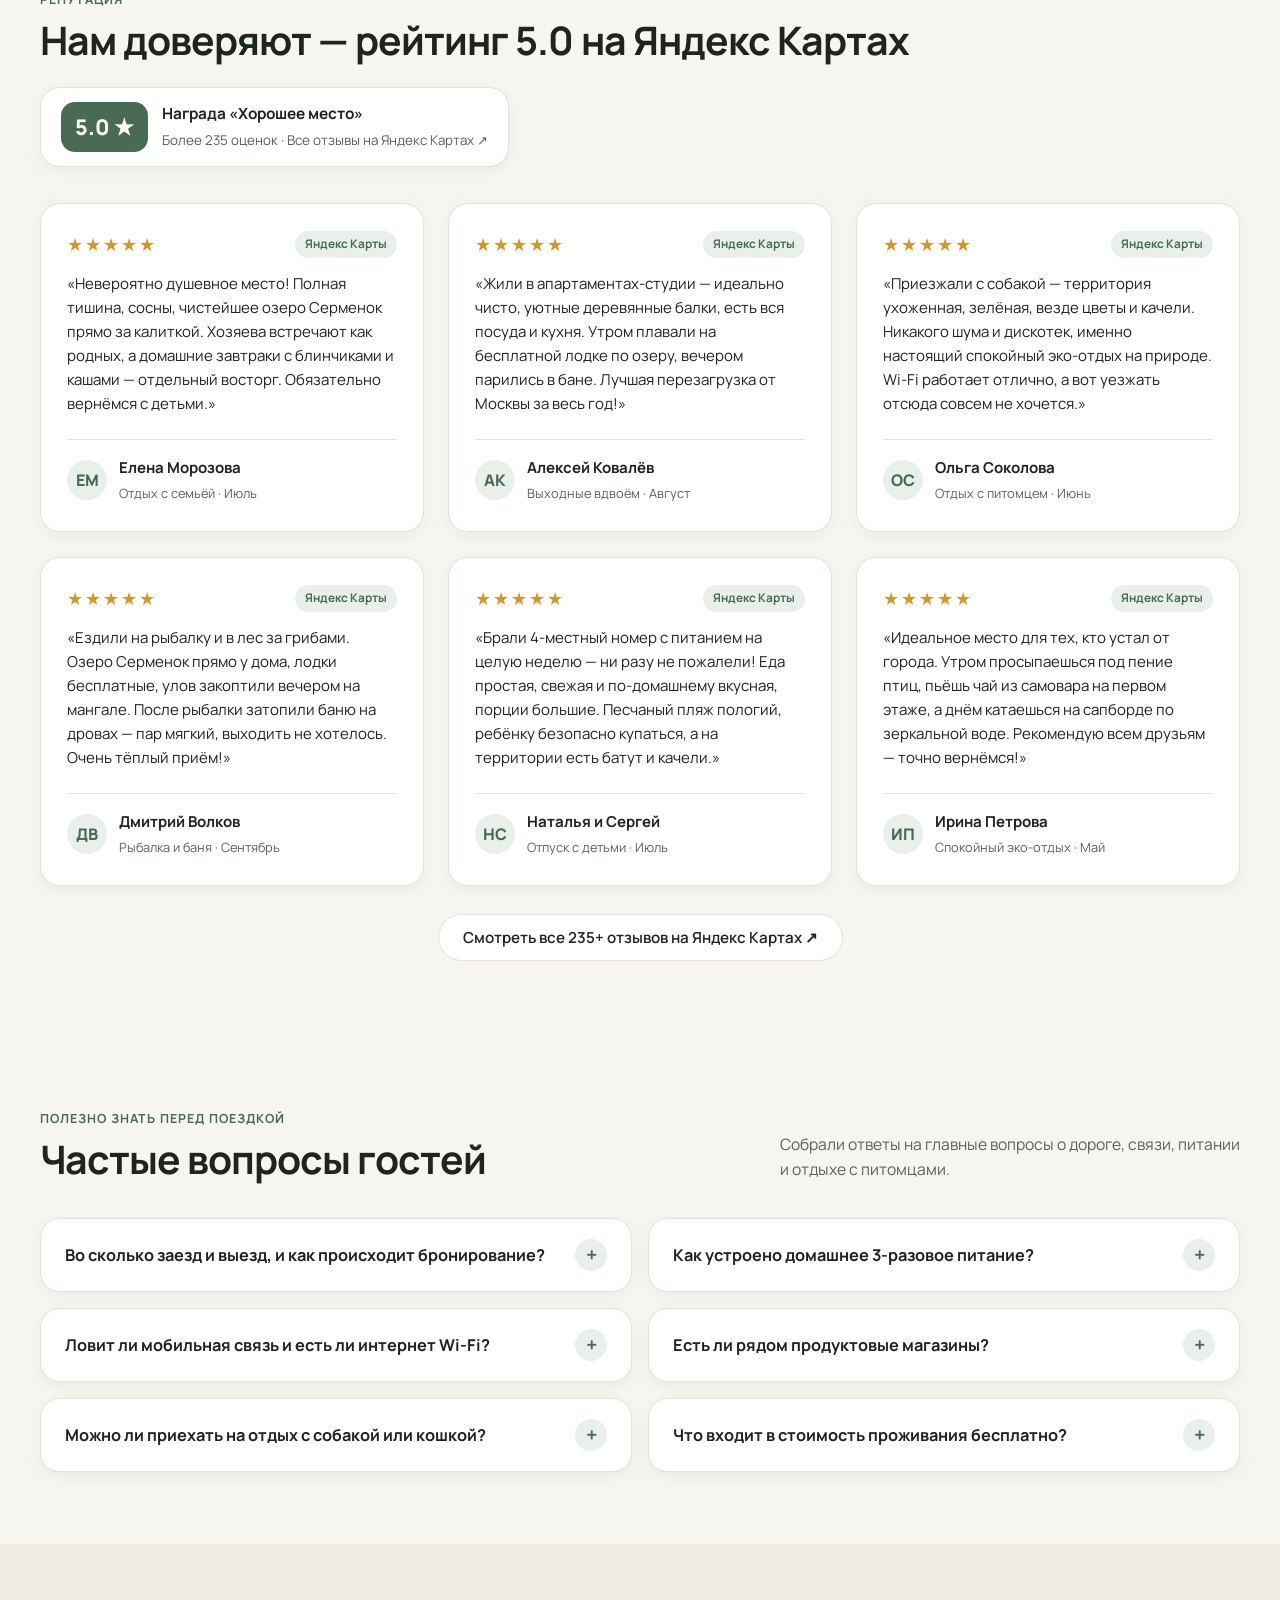
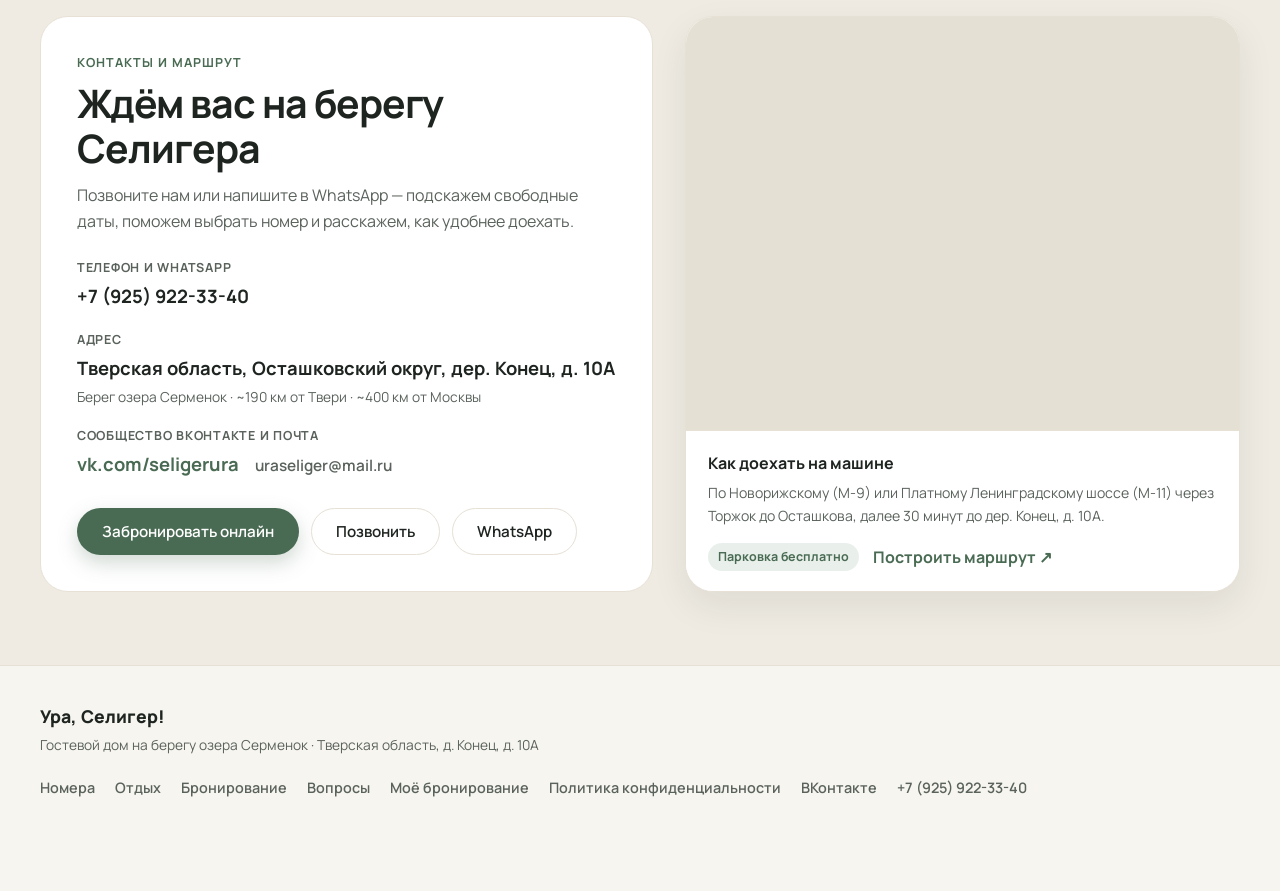
==== commit cde6f1b0: "QA fixes v8: live TravelLine iframe sync (roomTypes/dates), mobile popup fix, scroll reveal" ====
--- a/index.html
+++ b/index.html
@@ -8,7 +8,7 @@
   <link rel="preconnect" href="https://fonts.googleapis.com" />
   <link rel="preconnect" href="https://fonts.gstatic.com" crossorigin />
   <link href="https://fonts.googleapis.com/css2?family=Manrope:wght@400;500;600;700;800&display=swap" rel="stylesheet" />
-  <link rel="stylesheet" href="styles.css?v=7" />
+  <link rel="stylesheet" href="styles.css?v=8" />
   <script type="application/ld+json">
     {
       "@context": "https://schema.org",
@@ -979,6 +979,6 @@
     </span>
   </a>
 
-  <script src="script.js?v=7"></script>
+  <script src="script.js?v=8"></script>
 </body>
 </html>
--- a/styles.css
+++ b/styles.css
@@ -1755,6 +1755,21 @@
   padding: 12px;
   background: #141816;
   overflow-x: auto;
+  scrollbar-width: thin;
+  scrollbar-color: rgba(255, 255, 255, 0.28) transparent;
+}
+
+.modal-thumbs::-webkit-scrollbar {
+  height: 4px;
+}
+
+.modal-thumbs::-webkit-scrollbar-thumb {
+  background: rgba(255, 255, 255, 0.28);
+  border-radius: 999px;
+}
+
+.modal-thumbs::-webkit-scrollbar-track {
+  background: transparent;
 }
 
 .modal-thumbs button {
@@ -2003,13 +2018,20 @@
     grid-template-columns: 1fr;
   }
   .floating-call-btn {
-    right: 14px;
-    bottom: 14px;
-    padding: 6px;
-    width: 54px;
-    height: 54px;
+    right: 12px;
+    bottom: 12px;
+    padding: 4px;
+    width: 48px;
+    height: 48px;
     justify-content: center;
     gap: 0;
+  }
+  .site-footer {
+    padding-bottom: 108px;
+  }
+  /* Скрываем на узких телефонах всплывающее уведомление TravelLine, чтобы не перекрывать футер и FAQ */
+  body > iframe {
+    display: none !important;
   }
   .call-btn-text {
     display: none;
@@ -2042,6 +2064,14 @@
     grid-template-columns: 1fr;
     overflow-x: hidden;
     overflow-y: auto;
+    scrollbar-width: thin;
+  }
+  .modal-box::-webkit-scrollbar {
+    width: 4px;
+  }
+  .modal-box::-webkit-scrollbar-thumb {
+    background: rgba(30, 36, 32, 0.24);
+    border-radius: 999px;
   }
   .modal-main-stage {
     min-height: 230px;
